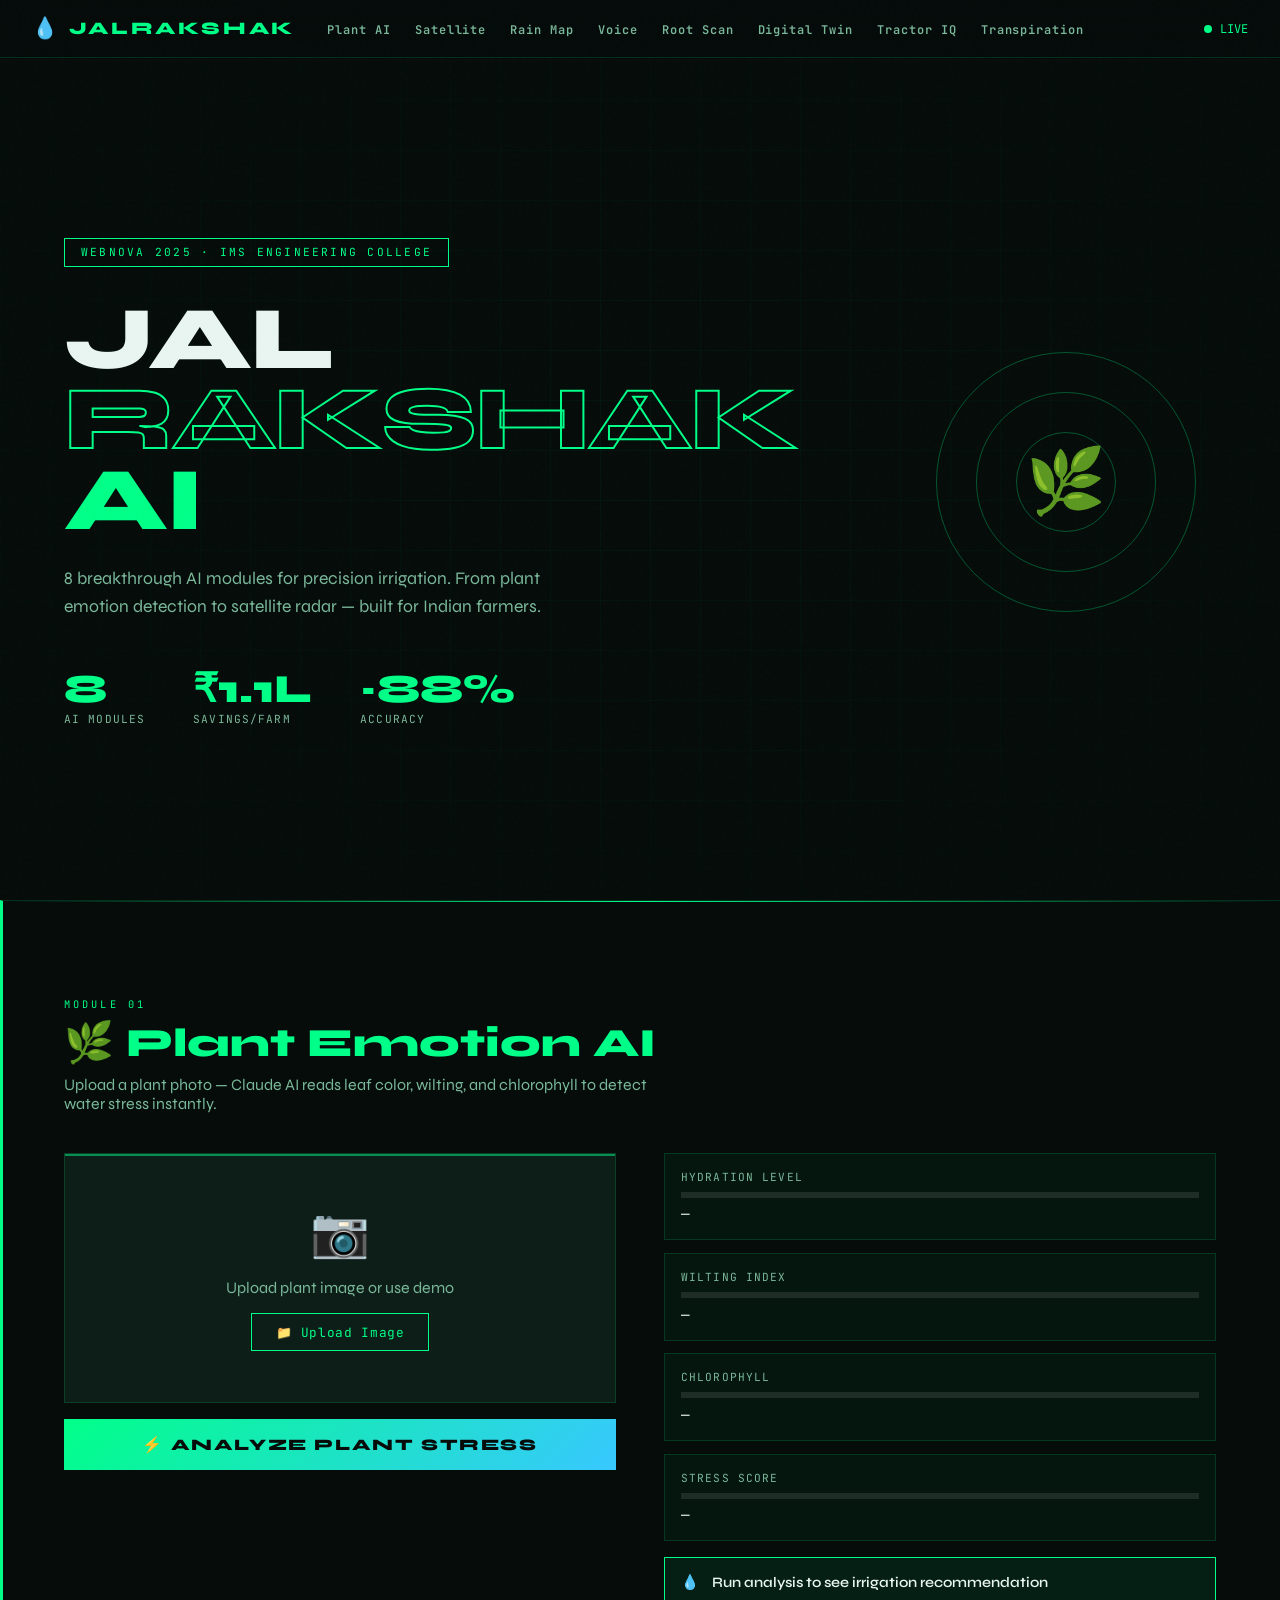
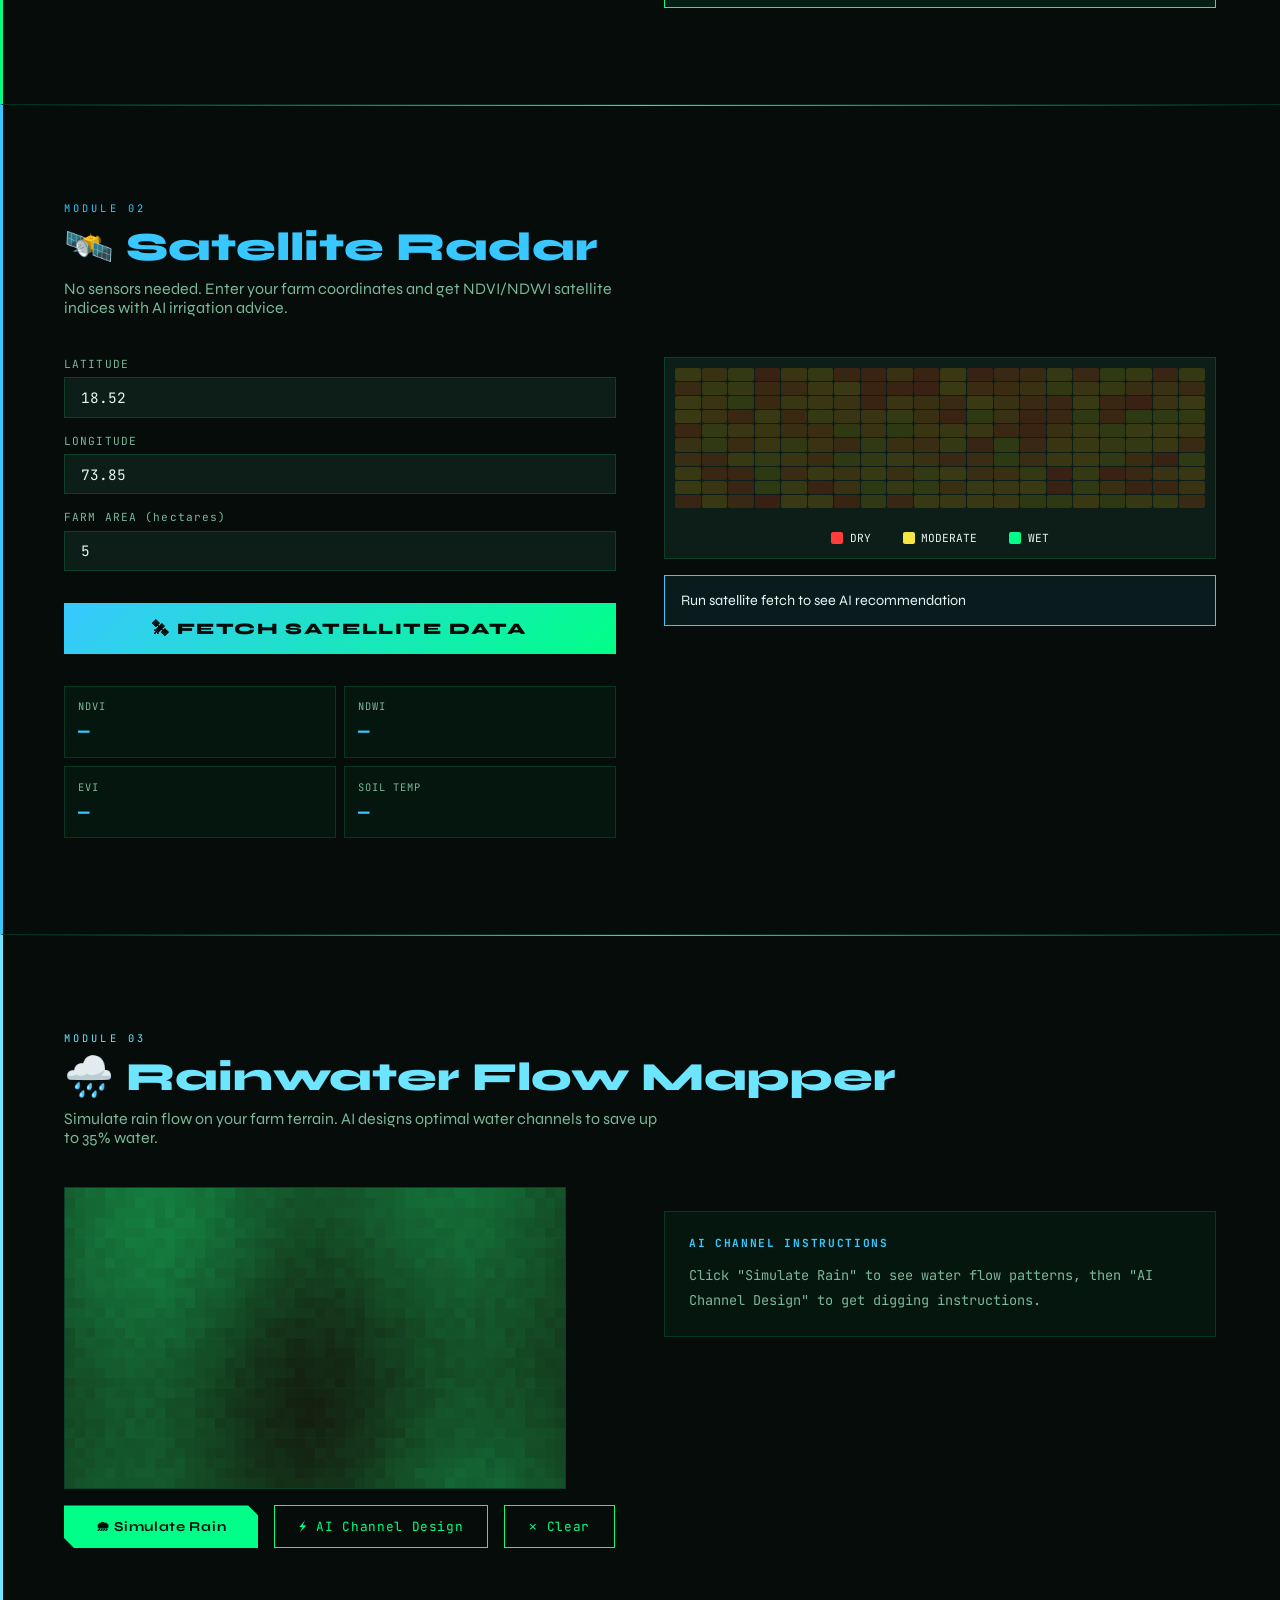
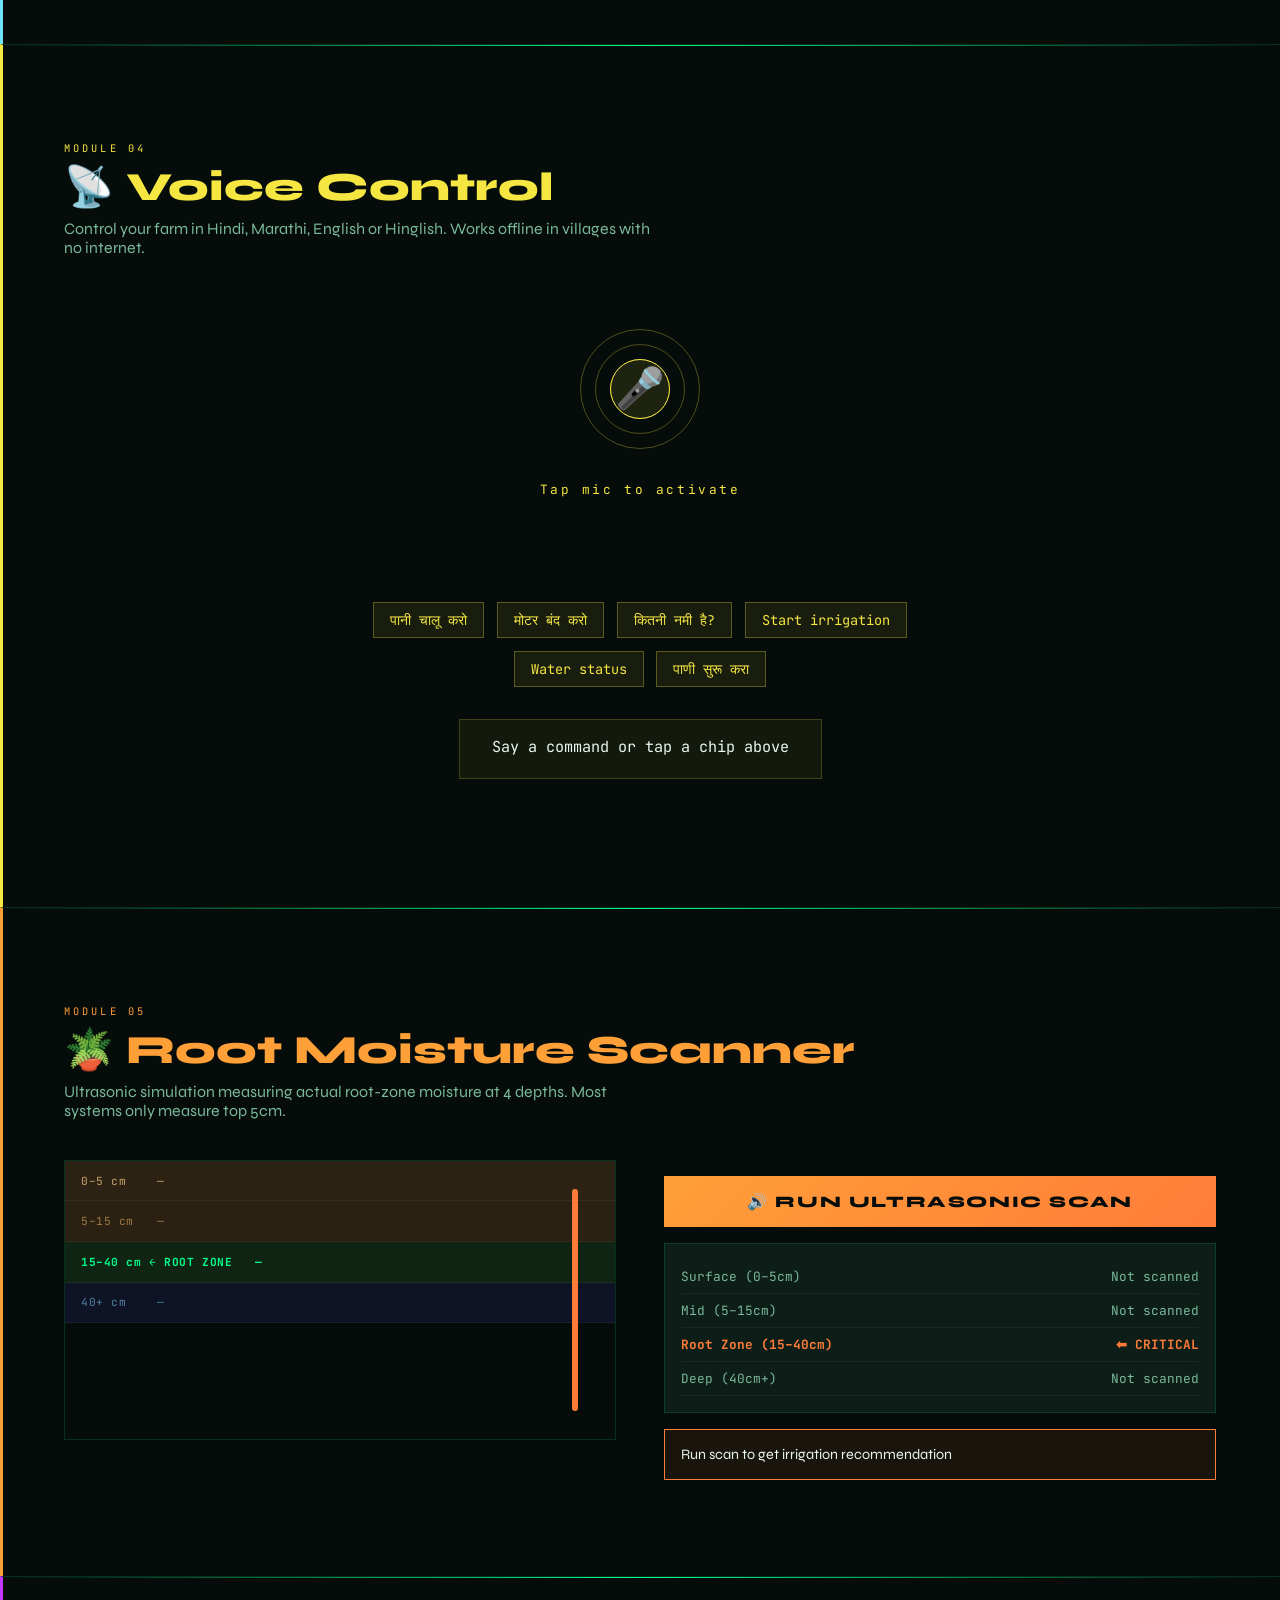
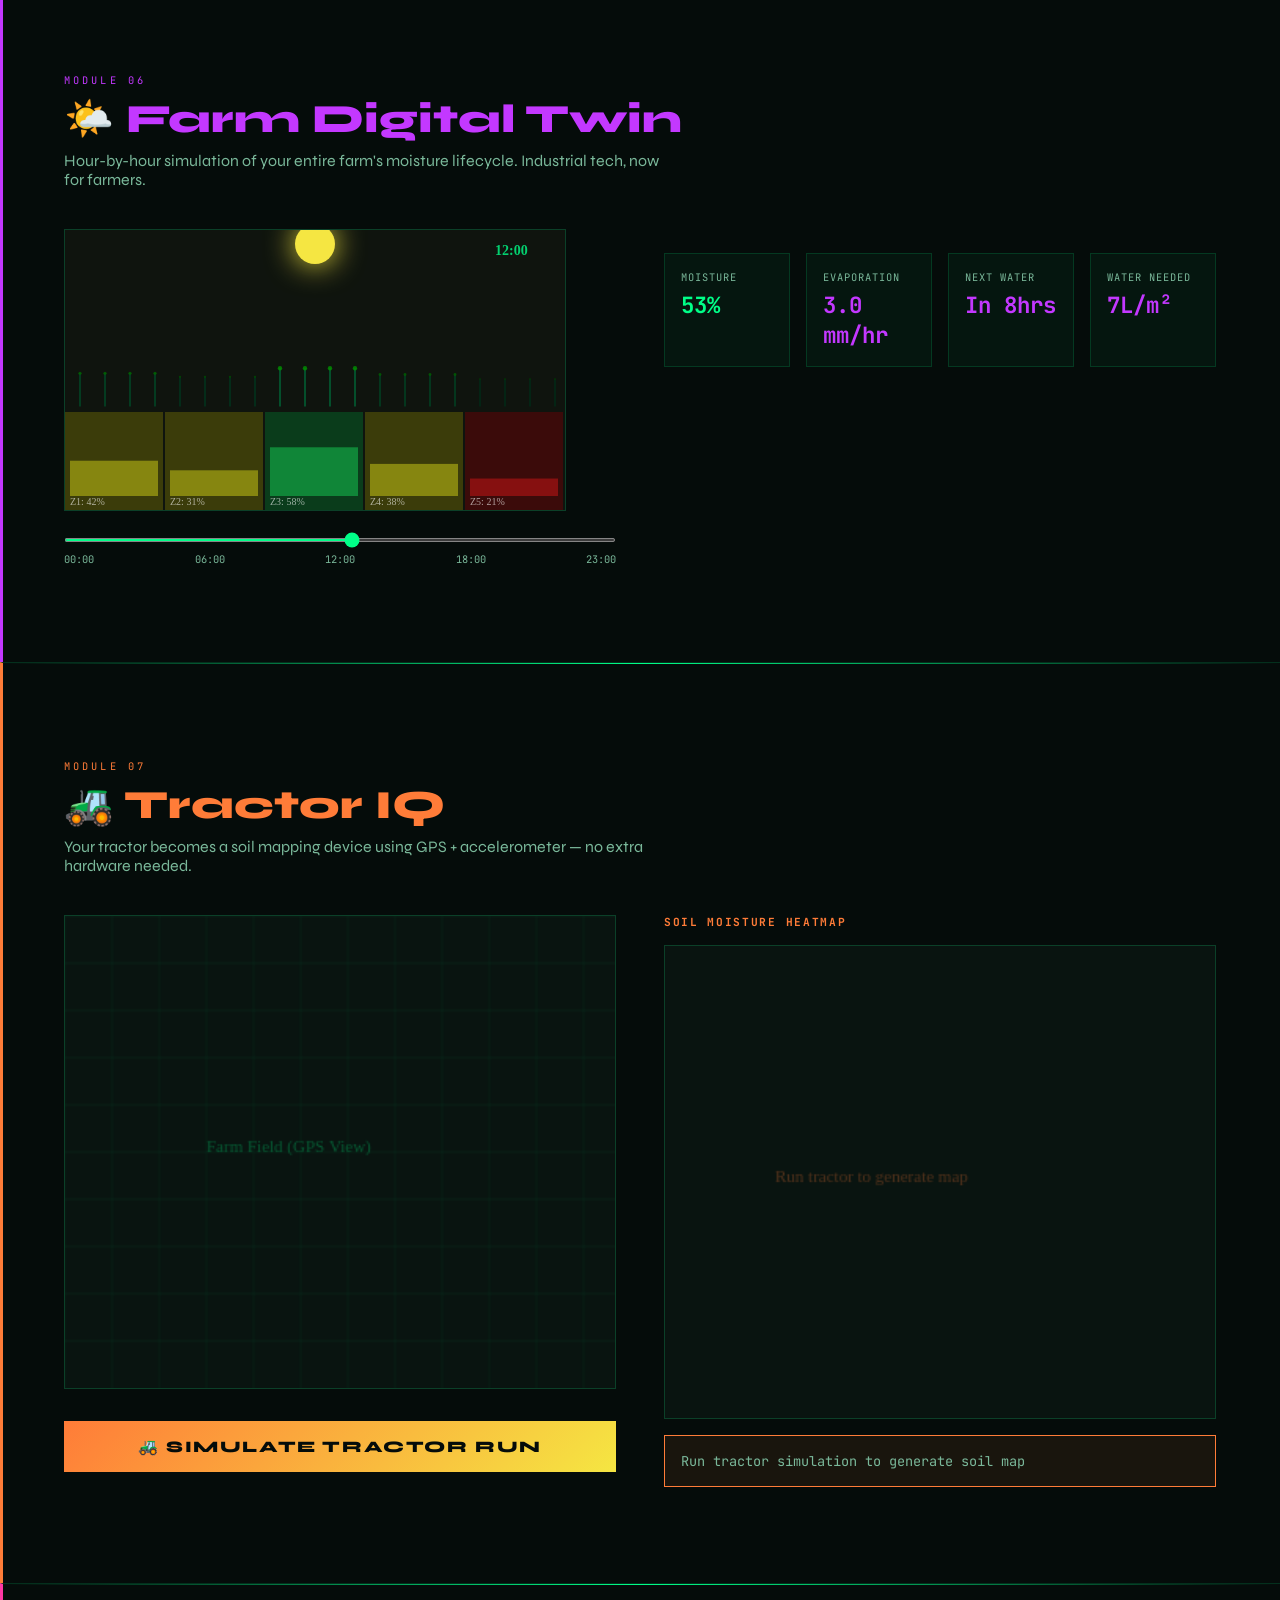
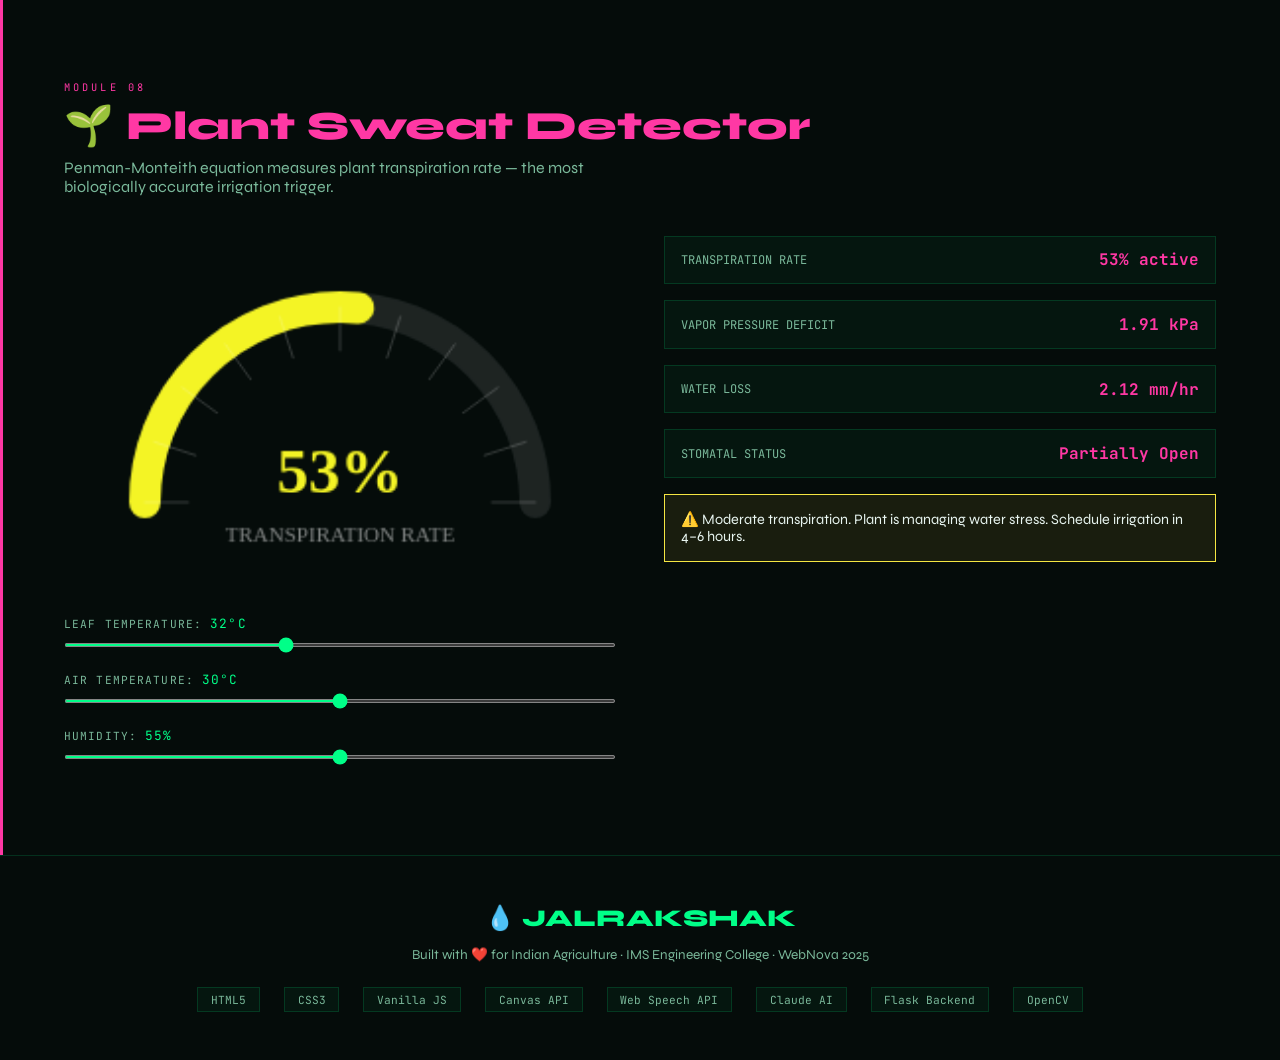
==== JalRakshak/frontend/index.html @ 1b15d821 "Initial commit - JalRakshak AI demo ready" ====
<!DOCTYPE html>
<html lang="en">
<head>
  <meta charset="UTF-8" />
  <meta name="viewport" content="width=device-width, initial-scale=1.0" />
  <title>JalRakshak — Smart Irrigation Intelligence</title>
  <link rel="preconnect" href="https://fonts.googleapis.com" />
  <link rel="preconnect" href="https://fonts.gstatic.com" crossorigin />
  <link href="https://fonts.googleapis.com/css2?family=Syne:wght@400;600;700;800&family=JetBrains+Mono:wght@300;400;500&display=swap" rel="stylesheet" />
  <link rel="stylesheet" href="css/main.css" />
</head>
<body>

<!-- Grain Overlay -->
<div class="grain-overlay"></div>

<!-- NAVBAR -->
<nav class="navbar">
  <div class="nav-logo"><span class="logo-icon">💧</span> JALRAKSHAK</div>
  <ul class="nav-links">
    <li><a href="#plant">Plant AI</a></li>
    <li><a href="#satellite">Satellite</a></li>
    <li><a href="#rainmap">Rain Map</a></li>
    <li><a href="#voice">Voice</a></li>
    <li><a href="#root">Root Scan</a></li>
    <li><a href="#twin">Digital Twin</a></li>
    <li><a href="#tractor">Tractor IQ</a></li>
    <li><a href="#transpiration">Transpiration</a></li>
  </ul>
  <div class="nav-status"><div class="status-dot"></div> LIVE</div>
</nav>

<!-- HERO -->
<section class="hero">
  <div class="hero-grid-bg"></div>
  <div class="hero-content">
    <div class="hero-badge">WEBNOVA 2025 · IMS ENGINEERING COLLEGE</div>
    <h1 class="hero-title">
      <span class="line1">JAL</span>
      <span class="line2">RAKSHAK</span>
      <span class="line3">AI</span>
    </h1>
    <p class="hero-sub">8 breakthrough AI modules for precision irrigation. From plant emotion detection to satellite radar — built for Indian farmers.</p>
    <div class="hero-stats">
      <div class="stat"><span class="stat-num">8</span><span class="stat-label">AI MODULES</span></div>
      <div class="stat"><span class="stat-num">₹1.1L</span><span class="stat-label">SAVINGS/FARM</span></div>
      <div class="stat"><span class="stat-num">~88%</span><span class="stat-label">ACCURACY</span></div>
    </div>
  </div>
  <div class="hero-visual">
    <div class="pulse-ring"></div>
    <div class="pulse-ring"></div>
    <div class="pulse-ring"></div>
    <div class="center-icon">🌿</div>
  </div>
</section>

<!-- MODULE 1: PLANT VISION AI -->
<section class="module-section mod-1" id="plant">
  <div class="section-tag">MODULE 01</div>
  <div class="module-header">
    <h2>🌿 Plant Emotion AI</h2>
    <p class="module-desc">Upload a plant photo — Claude AI reads leaf color, wilting, and chlorophyll to detect water stress instantly.</p>
  </div>
  <div class="module-body two-col">
    <div>
      <div class="camera-feed" id="cameraFeed">
        <div class="scan-line"></div>
        <div class="feed-placeholder" id="feedPlaceholder">
          <div class="feed-icon">📷</div>
          <p>Upload plant image or use demo</p>
          <button class="btn-secondary" onclick="document.getElementById('plantImageInput').click()">📁 Upload Image</button>
          <input type="file" id="plantImageInput" class="hidden-input" accept="image/*" />
        </div>
        <img id="plantPreview" class="plant-preview hidden" alt="Plant preview" />
      </div>
      <button class="btn-analyze" id="analyzeBtn" onclick="analyzePlant()">⚡ ANALYZE PLANT STRESS</button>
    </div>
    <div>
      <div class="result-card">
        <div class="result-label">HYDRATION LEVEL</div>
        <div class="result-bar"><div class="bar-fill" id="hydrationBar" style="width:0%"></div></div>
        <div class="result-val" id="hydrationVal">—</div>
      </div>
      <div class="result-card">
        <div class="result-label">WILTING INDEX</div>
        <div class="result-bar"><div class="bar-fill warning" id="wiltBar" style="width:0%"></div></div>
        <div class="result-val" id="wiltVal">—</div>
      </div>
      <div class="result-card">
        <div class="result-label">CHLOROPHYLL</div>
        <div class="result-bar"><div class="bar-fill success" id="chloroBar" style="width:0%"></div></div>
        <div class="result-val" id="chloroVal">—</div>
      </div>
      <div class="result-card">
        <div class="result-label">STRESS SCORE</div>
        <div class="result-bar"><div class="bar-fill danger" id="stressBar" style="width:0%"></div></div>
        <div class="result-val" id="stressVal">—</div>
      </div>
      <div class="irrigation-verdict" id="irrigationVerdict">
        <span>💧</span>
        <span id="verdictText">Run analysis to see irrigation recommendation</span>
      </div>
    </div>
  </div>
</section>

<!-- MODULE 2: SATELLITE RADAR -->
<section class="module-section mod-2" id="satellite">
  <div class="section-tag">MODULE 02</div>
  <div class="module-header">
    <h2>🛰️ Satellite Radar</h2>
    <p class="module-desc">No sensors needed. Enter your farm coordinates and get NDVI/NDWI satellite indices with AI irrigation advice.</p>
  </div>
  <div class="module-body two-col">
    <div class="satellite-input">
      <div class="input-group">
        <label>LATITUDE</label>
        <input type="number" id="satLat" value="18.52" step="0.01" placeholder="18.52" />
      </div>
      <div class="input-group">
        <label>LONGITUDE</label>
        <input type="number" id="satLng" value="73.85" step="0.01" placeholder="73.85" />
      </div>
      <div class="input-group">
        <label>FARM AREA (hectares)</label>
        <input type="number" id="farmArea" value="5" step="0.5" placeholder="5" />
      </div>
      <button class="btn-analyze" onclick="fetchSatelliteData()">🛰 FETCH SATELLITE DATA</button>
      <div class="sat-indices">
        <div class="index-card"><div class="index-name">NDVI</div><div class="index-val" id="ndviVal">—</div></div>
        <div class="index-card"><div class="index-name">NDWI</div><div class="index-val" id="ndwiVal">—</div></div>
        <div class="index-card"><div class="index-name">EVI</div><div class="index-val" id="eviVal">—</div></div>
        <div class="index-card"><div class="index-name">SOIL TEMP</div><div class="index-val" id="tempVal">—</div></div>
      </div>
    </div>
    <div>
      <div class="sat-map-placeholder">
        <div class="sat-grid" id="satGrid"></div>
        <div class="sat-legend">
          <div class="legend-item dry">DRY</div>
          <div class="legend-item moderate">MODERATE</div>
          <div class="legend-item wet">WET</div>
        </div>
      </div>
      <div class="sat-recommendation" id="satRec">Run satellite fetch to see AI recommendation</div>
    </div>
  </div>
</section>

<!-- MODULE 3: RAIN MAP -->
<section class="module-section mod-3" id="rainmap">
  <div class="section-tag">MODULE 03</div>
  <div class="module-header">
    <h2>🌧️ Rainwater Flow Mapper</h2>
    <p class="module-desc">Simulate rain flow on your farm terrain. AI designs optimal water channels to save up to 35% water.</p>
  </div>
  <div class="module-body two-col">
    <div>
      <div class="rain-canvas-wrapper">
        <canvas id="rainCanvas" width="500" height="300"></canvas>
      </div>
      <div class="rain-controls">
        <button class="btn-primary" onclick="simulateRain()">🌧 Simulate Rain</button>
        <button class="btn-secondary" onclick="generateChannels()">⚡ AI Channel Design</button>
        <button class="btn-secondary" onclick="clearRainMap()">✕ Clear</button>
      </div>
    </div>
    <div class="rain-instructions">
      <h4>AI CHANNEL INSTRUCTIONS</h4>
      <div id="channelInstructions">Click "Simulate Rain" to see water flow patterns, then "AI Channel Design" to get digging instructions.</div>
    </div>
  </div>
</section>

<!-- MODULE 4: VOICE CONTROL -->
<section class="module-section mod-4" id="voice">
  <div class="section-tag">MODULE 04</div>
  <div class="module-header">
    <h2>📡 Voice Control</h2>
    <p class="module-desc">Control your farm in Hindi, Marathi, English or Hinglish. Works offline in villages with no internet.</p>
  </div>
  <div class="voice-body">
    <div class="voice-orb" id="voiceOrb" onclick="toggleVoice()">
      <div class="orb-ring r1"></div>
      <div class="orb-ring r2"></div>
      <div class="orb-ring r3"></div>
      <div class="orb-center">🎤</div>
    </div>
    <div class="voice-status" id="voiceStatus">Tap mic to activate</div>
    <div class="voice-transcript" id="voiceTranscript"></div>
    <div class="voice-commands-grid">
      <div class="cmd-chip" onclick="simulateCommand('पानी चालू करो')">पानी चालू करो</div>
      <div class="cmd-chip" onclick="simulateCommand('मोटर बंद करो')">मोटर बंद करो</div>
      <div class="cmd-chip" onclick="simulateCommand('कितनी नमी है')">कितनी नमी है?</div>
      <div class="cmd-chip" onclick="simulateCommand('Start irrigation')">Start irrigation</div>
      <div class="cmd-chip" onclick="simulateCommand('water status')">Water status</div>
      <div class="cmd-chip" onclick="simulateCommand('पाणी सुरू करा')">पाणी सुरू करा</div>
    </div>
    <div class="voice-response" id="voiceResponse">Say a command or tap a chip above</div>
  </div>
</section>

<!-- MODULE 5: ROOT SCAN -->
<section class="module-section mod-5" id="root">
  <div class="section-tag">MODULE 05</div>
  <div class="module-header">
    <h2>🪴 Root Moisture Scanner</h2>
    <p class="module-desc">Ultrasonic simulation measuring actual root-zone moisture at 4 depths. Most systems only measure top 5cm.</p>
  </div>
  <div class="module-body two-col">
    <div class="soil-cross-section">
      <div class="soil-layer surface">0–5 cm &nbsp;&nbsp; <span id="d0">—</span></div>
      <div class="soil-layer mid">5–15 cm &nbsp; <span id="d5">—</span></div>
      <div class="soil-layer root-zone">15–40 cm ← ROOT ZONE &nbsp; <span id="d15">—</span></div>
      <div class="soil-layer deep">40+ cm &nbsp;&nbsp; <span id="d40">—</span></div>
      <div class="ultrasonic-probe">
        <div class="probe-shaft" id="uProbe"></div>
        <div class="probe-waves" id="probeWaves"></div>
      </div>
    </div>
    <div class="root-data">
      <button class="btn-analyze" onclick="runRootScan(event)">🔊 RUN ULTRASONIC SCAN</button>
      <div class="depth-readings">
        <div class="depth-row"><span>Surface (0–5cm)</span><span id="r0">Not scanned</span></div>
        <div class="depth-row"><span>Mid (5–15cm)</span><span id="r5">Not scanned</span></div>
        <div class="depth-row root-row"><span>Root Zone (15–40cm)</span><span id="r15">⬅ CRITICAL</span></div>
        <div class="depth-row"><span>Deep (40cm+)</span><span id="r40">Not scanned</span></div>
      </div>
      <div class="root-recommendation" id="rootRec">Run scan to get irrigation recommendation</div>
    </div>
  </div>
</section>

<!-- MODULE 6: DIGITAL TWIN -->
<section class="module-section mod-6" id="twin">
  <div class="section-tag">MODULE 06</div>
  <div class="module-header">
    <h2>🌤️ Farm Digital Twin</h2>
    <p class="module-desc">Hour-by-hour simulation of your entire farm's moisture lifecycle. Industrial tech, now for farmers.</p>
  </div>
  <div class="module-body two-col">
    <div>
      <div class="twin-canvas-wrapper">
        <canvas id="twinCanvas" width="500" height="280"></canvas>
      </div>
      <div class="twin-timeline">
        <input type="range" min="0" max="23" value="12" id="timeSlider" oninput="updateTwinTime(this.value)" />
        <div class="time-labels"><span>00:00</span><span>06:00</span><span>12:00</span><span>18:00</span><span>23:00</span></div>
      </div>
    </div>
    <div class="twin-stats">
      <div class="twin-stat"><div class="ts-label">MOISTURE</div><div class="ts-val" id="twMoisture">—</div></div>
      <div class="twin-stat"><div class="ts-label">EVAPORATION</div><div class="ts-val" id="twEvap">—</div></div>
      <div class="twin-stat"><div class="ts-label">NEXT WATER</div><div class="ts-val" id="twNext">—</div></div>
      <div class="twin-stat"><div class="ts-label">WATER NEEDED</div><div class="ts-val" id="twWater">—</div></div>
    </div>
  </div>
</section>

<!-- MODULE 7: TRACTOR IQ -->
<section class="module-section mod-7" id="tractor">
  <div class="section-tag">MODULE 07</div>
  <div class="module-header">
    <h2>🚜 Tractor IQ</h2>
    <p class="module-desc">Your tractor becomes a soil mapping device using GPS + accelerometer — no extra hardware needed.</p>
  </div>
  <div class="module-body two-col">
    <div class="tractor-map">
      <canvas id="tractorCanvas" width="350" height="300"></canvas>
      <button class="btn-analyze" onclick="simulateTractorPath()">🚜 SIMULATE TRACTOR RUN</button>
    </div>
    <div class="tractor-heatmap-wrapper">
      <h4>SOIL MOISTURE HEATMAP</h4>
      <canvas id="heatmapCanvas" width="350" height="300"></canvas>
      <div class="tractor-rec" id="tractorRec">Run tractor simulation to generate soil map</div>
    </div>
  </div>
</section>

<!-- MODULE 8: TRANSPIRATION -->
<section class="module-section mod-8" id="transpiration">
  <div class="section-tag">MODULE 08</div>
  <div class="module-header">
    <h2>🌱 Plant Sweat Detector</h2>
    <p class="module-desc">Penman-Monteith equation measures plant transpiration rate — the most biologically accurate irrigation trigger.</p>
  </div>
  <div class="module-body two-col">
    <div class="transpiration-gauge">
      <canvas id="gaugeCanvas" width="280" height="180"></canvas>
      <div class="input-group">
        <label>LEAF TEMPERATURE: <span id="leafTempVal">32°C</span></label>
        <input type="range" id="leafTemp" min="20" max="50" value="32" oninput="updateTranspiration()" />
      </div>
      <div class="input-group">
        <label>AIR TEMPERATURE: <span id="airTempVal">30°C</span></label>
        <input type="range" id="airTemp" min="15" max="45" value="30" oninput="updateTranspiration()" />
      </div>
      <div class="input-group">
        <label>HUMIDITY: <span id="ambHumidityVal">55%</span></label>
        <input type="range" id="ambHumidity" min="10" max="100" value="55" oninput="updateTranspiration()" />
      </div>
    </div>
    <div class="transpiration-data">
      <div class="trans-reading"><span class="tr-label">TRANSPIRATION RATE</span><span class="tr-val" id="transRate">—</span></div>
      <div class="trans-reading"><span class="tr-label">VAPOR PRESSURE DEFICIT</span><span class="tr-val" id="vpdVal">—</span></div>
      <div class="trans-reading"><span class="tr-label">WATER LOSS</span><span class="tr-val" id="waterLoss">—</span></div>
      <div class="trans-reading"><span class="tr-label">STOMATAL STATUS</span><span class="tr-val" id="stomatStatus">—</span></div>
      <div class="trans-verdict" id="transVerdict">Adjust sliders to measure transpiration</div>
    </div>
  </div>
</section>

<!-- FOOTER -->
<footer class="site-footer">
  <div class="footer-logo">💧 JALRAKSHAK</div>
  <p>Built with ❤️ for Indian Agriculture · IMS Engineering College · WebNova 2025</p>
  <div class="tech-stack">
    <span>HTML5</span><span>CSS3</span><span>Vanilla JS</span>
    <span>Canvas API</span><span>Web Speech API</span>
    <span>Claude AI</span><span>Flask Backend</span>
    <span>OpenCV</span>
  </div>
</footer>

<!-- JS Modules -->
<script src="js/main.js"></script>
<script src="js/plant-vision.js"></script>
<script src="js/satellite.js"></script>
<script src="js/rainmap.js"></script>
<script src="js/voice.js"></script>
<script src="js/digital-twin.js"></script>
<script src="js/tractor.js"></script>
<script src="js/transpiration.js"></script>

</body>
</html>
---- JalRakshak/frontend/css/main.css ----
/* ===== AGROMIND — MAIN STYLESHEET ===== */
@import url('https://fonts.googleapis.com/css2?family=Syne:wght@400;600;700;800&family=JetBrains+Mono:wght@300;400;500&display=swap');

:root {
  --bg: #050c0a;
  --bg2: #091410;
  --bg3: #0d1e18;
  --green: #00ff88;
  --green2: #00cc6a;
  --green3: #004d29;
  --yellow: #f5e642;
  --orange: #ff7c38;
  --red: #ff3d5a;
  --blue: #38c8ff;
  --text: #e8f5f0;
  --text2: #7ab89a;
  --border: rgba(0, 255, 136, 0.15);
  --card-bg: rgba(0, 255, 136, 0.04);
  --font-display: 'Syne', sans-serif;
  --font-mono: 'JetBrains Mono', monospace;
}

*, *::before, *::after { box-sizing: border-box; margin: 0; padding: 0; }

html { scroll-behavior: smooth; }

body {
  background: var(--bg);
  color: var(--text);
  font-family: var(--font-display);
  min-height: 100vh;
  overflow-x: hidden;
}

.grain-overlay {
  position: fixed; inset: 0; z-index: 999; pointer-events: none;
  background-image: url("data:image/svg+xml,%3Csvg viewBox='0 0 256 256' xmlns='http://www.w3.org/2000/svg'%3E%3Cfilter id='noise'%3E%3CfeTurbulence type='fractalNoise' baseFrequency='0.9' numOctaves='4' stitchTiles='stitch'/%3E%3C/filter%3E%3Crect width='100%25' height='100%25' filter='url(%23noise)' opacity='0.03'/%3E%3C/svg%3E");
  opacity: 0.4;
}

/* NAVBAR */
.navbar {
  position: fixed; top: 0; left: 0; right: 0; z-index: 100;
  display: flex; align-items: center; gap: 2rem;
  padding: 1rem 2rem;
  background: rgba(5, 12, 10, 0.9);
  backdrop-filter: blur(20px);
  border-bottom: 1px solid var(--border);
}

.nav-logo {
  display: flex; align-items: center; gap: 0.5rem;
  font-size: 1.1rem; font-weight: 800; letter-spacing: 0.15em;
  color: var(--green);
}

.logo-icon { font-size: 1.3rem; }

.nav-links {
  display: flex; gap: 1.5rem; list-style: none;
  flex: 1;
}

.nav-links a {
  color: var(--text2); text-decoration: none;
  font-size: 0.75rem; letter-spacing: 0.08em;
  font-weight: 600; font-family: var(--font-mono);
  transition: color 0.2s;
}

.nav-links a:hover { color: var(--green); }

.nav-status {
  display: flex; align-items: center; gap: 0.5rem;
  font-size: 0.75rem; font-family: var(--font-mono); color: var(--green);
}

.status-dot {
  width: 8px; height: 8px; border-radius: 50%;
  background: var(--green);
  animation: blink 1.5s infinite;
}

@keyframes blink { 0%,100%{opacity:1} 50%{opacity:0.2} }

/* HERO */
.hero {
  min-height: 100vh;
  display: flex; align-items: center; justify-content: space-between;
  padding: 8rem 4rem 4rem;
  position: relative; overflow: hidden;
}

.hero-grid-bg {
  position: absolute; inset: 0;
  background-image:
    linear-gradient(rgba(0,255,136,0.04) 1px, transparent 1px),
    linear-gradient(90deg, rgba(0,255,136,0.04) 1px, transparent 1px);
  background-size: 50px 50px;
  mask-image: radial-gradient(ellipse 80% 80% at 50% 50%, black, transparent);
}

.hero-content { max-width: 700px; z-index: 1; }

.hero-badge {
  display: inline-block;
  padding: 0.4rem 1rem;
  border: 1px solid var(--green);
  color: var(--green);
  font-size: 0.7rem; letter-spacing: 0.2em; font-family: var(--font-mono);
  margin-bottom: 2rem;
}

.hero-title {
  font-size: clamp(3rem, 7vw, 7rem);
  font-weight: 800;
  line-height: 0.9;
  letter-spacing: -0.02em;
  margin-bottom: 1.5rem;
}

.hero-title .line1 { color: var(--text); display: block; }
.hero-title .line2 {
  color: transparent;
  -webkit-text-stroke: 2px var(--green);
  display: block;
}
.hero-title .line3 { color: var(--green); display: block; }

.hero-sub {
  font-size: 1.1rem; color: var(--text2);
  line-height: 1.6; max-width: 500px; margin-bottom: 3rem;
  font-weight: 400;
}

.hero-stats {
  display: flex; gap: 3rem;
}

.stat { display: flex; flex-direction: column; gap: 0.2rem; }
.stat-num { font-size: 2.5rem; font-weight: 800; color: var(--green); line-height: 1; }
.stat-label { font-size: 0.7rem; color: var(--text2); letter-spacing: 0.1em; font-family: var(--font-mono); }

.hero-visual {
  position: relative; width: 300px; height: 300px;
  display: flex; align-items: center; justify-content: center;
  z-index: 1;
}

.pulse-ring {
  position: absolute;
  border: 1px solid rgba(0,255,136,0.3);
  border-radius: 50%;
  animation: pulse-expand 3s infinite;
}

.pulse-ring:nth-child(1) { width: 100px; height: 100px; }
.pulse-ring:nth-child(2) { width: 180px; height: 180px; animation-delay: 1s; }
.pulse-ring:nth-child(3) { width: 260px; height: 260px; animation-delay: 2s; }

@keyframes pulse-expand {
  0% { opacity: 0.8; transform: scale(0.8); }
  100% { opacity: 0; transform: scale(1.2); }
}

.center-icon {
  font-size: 4rem; z-index: 1;
  animation: float 3s ease-in-out infinite;
}

@keyframes float {
  0%,100% { transform: translateY(0); }
  50% { transform: translateY(-15px); }
}

/* MODULE SECTIONS */
.module-section {
  padding: 6rem 4rem;
  border-top: 1px solid var(--border);
  position: relative;
}

.module-section::before {
  content: '';
  position: absolute; top: 0; left: 0; right: 0; height: 1px;
  background: linear-gradient(90deg, transparent, var(--green), transparent);
}

.section-tag {
  font-size: 0.65rem; letter-spacing: 0.3em;
  font-family: var(--font-mono); color: var(--green);
  margin-bottom: 0.5rem;
}

.module-header { margin-bottom: 2.5rem; }

.module-header h2 {
  font-size: 2.5rem; font-weight: 800;
  margin-bottom: 0.5rem;
}

.module-desc {
  font-size: 1rem; color: var(--text2);
  font-weight: 400; max-width: 600px;
}

.module-body.two-col {
  display: grid; grid-template-columns: 1fr 1fr; gap: 3rem;
  align-items: start;
}

/* COLOR ACCENTS PER MODULE */
.mod-1 { --accent: #00ff88; }
.mod-2 { --accent: #38c8ff; }
.mod-3 { --accent: #6de5ff; }
.mod-4 { --accent: #f5e642; }
.mod-5 { --accent: #ff9f38; }
.mod-6 { --accent: #c338ff; }
.mod-7 { --accent: #ff7c38; }
.mod-8 { --accent: #ff38a4; }

/* BUTTONS */
.btn-primary {
  background: var(--green); color: var(--bg);
  border: none; padding: 0.8rem 2rem;
  font-family: var(--font-display); font-weight: 700;
  font-size: 0.85rem; letter-spacing: 0.05em;
  cursor: pointer; transition: all 0.2s;
  clip-path: polygon(0 0, calc(100% - 10px) 0, 100% 10px, 100% 100%, 10px 100%, 0 calc(100% - 10px));
}

.btn-primary:hover { background: var(--green2); transform: translateY(-2px); }

.btn-secondary {
  background: transparent; color: var(--green);
  border: 1px solid var(--green); padding: 0.6rem 1.5rem;
  font-family: var(--font-mono); font-size: 0.8rem;
  cursor: pointer; transition: all 0.2s; letter-spacing: 0.05em;
}

.btn-secondary:hover { background: rgba(0,255,136,0.1); }

.btn-analyze {
  width: 100%; margin-top: 1rem;
  background: linear-gradient(135deg, var(--green), var(--blue));
  color: var(--bg); border: none; padding: 1rem;
  font-family: var(--font-display); font-weight: 800;
  font-size: 1rem; letter-spacing: 0.1em; cursor: pointer;
  transition: all 0.3s;
}

.btn-analyze:hover { opacity: 0.9; transform: translateY(-2px); }

/* RESULT CARDS */
.result-card {
  background: var(--card-bg);
  border: 1px solid var(--border);
  padding: 1rem;
  margin-bottom: 0.8rem;
}

.result-label {
  font-size: 0.7rem; font-family: var(--font-mono);
  color: var(--text2); letter-spacing: 0.1em; margin-bottom: 0.5rem;
}

.result-bar {
  height: 6px; background: rgba(255,255,255,0.1);
  margin-bottom: 0.4rem; overflow: hidden;
}

.bar-fill {
  height: 100%; background: var(--green);
  transition: width 1s cubic-bezier(0.4, 0, 0.2, 1);
}
.bar-fill.warning { background: var(--orange); }
.bar-fill.success { background: var(--blue); }
.bar-fill.danger { background: var(--red); }

.result-val {
  font-family: var(--font-mono); font-size: 0.9rem; color: var(--text);
}

.irrigation-verdict {
  background: rgba(0,255,136,0.08);
  border: 1px solid var(--green);
  padding: 1rem;
  display: flex; gap: 0.8rem; align-items: center;
  font-size: 0.9rem; margin-top: 1rem;
  font-weight: 600;
}

/* CAMERA FEED */
.camera-feed {
  background: var(--bg3);
  border: 1px solid var(--border);
  min-height: 250px;
  display: flex; flex-direction: column; align-items: center; justify-content: center;
  gap: 1rem; position: relative; overflow: hidden;
  padding: 2rem;
}

.scan-line {
  position: absolute; top: 0; left: 0; right: 0;
  height: 2px; background: rgba(0,255,136,0.5);
  animation: scan 3s linear infinite;
}

@keyframes scan {
  0% { top: 0; opacity: 1; }
  90% { top: 100%; opacity: 0.3; }
  100% { top: 100%; opacity: 0; }
}

.feed-placeholder {
  display: flex; flex-direction: column; align-items: center; gap: 1rem;
  text-align: center; color: var(--text2);
}

.feed-icon { font-size: 3rem; }

.plant-preview {
  max-width: 100%; max-height: 250px; object-fit: contain;
}

.hidden { display: none !important; }
.hidden-input { display: none; }

/* SATELLITE */
.satellite-input { display: flex; flex-direction: column; gap: 1rem; }

.input-group { display: flex; flex-direction: column; gap: 0.4rem; }

.input-group label {
  font-size: 0.7rem; font-family: var(--font-mono);
  color: var(--text2); letter-spacing: 0.1em;
}

.input-group input[type="number"],
.input-group input[type="text"] {
  background: var(--bg3); border: 1px solid var(--border);
  color: var(--text); padding: 0.6rem 1rem;
  font-family: var(--font-mono); font-size: 0.9rem;
  outline: none; transition: border-color 0.2s;
}

.input-group input:focus { border-color: var(--green); }

.sat-map-placeholder {
  min-height: 200px; background: var(--bg3);
  border: 1px solid var(--border);
  display: flex; flex-direction: column;
  align-items: center; justify-content: center;
  overflow: hidden; position: relative;
}

.sat-grid {
  display: grid; grid-template-columns: repeat(20, 1fr);
  width: 100%; height: 160px; gap: 1px;
  padding: 10px;
}

.sat-cell {
  border-radius: 2px;
  transition: background-color 1s;
}

.sat-legend {
  display: flex; gap: 2rem; padding: 0.8rem;
  font-size: 0.7rem; font-family: var(--font-mono);
}

.legend-item { display: flex; align-items: center; gap: 0.4rem; }
.legend-item::before {
  content: ''; width: 12px; height: 12px; border-radius: 2px;
}
.legend-item.dry::before { background: #ff3d3d; }
.legend-item.moderate::before { background: #f5e642; }
.legend-item.wet::before { background: #00ff88; }

.sat-indices {
  display: grid; grid-template-columns: 1fr 1fr; gap: 0.5rem;
  margin-top: 1rem;
}

.index-card {
  background: var(--card-bg); border: 1px solid var(--border);
  padding: 0.8rem; display: flex; flex-direction: column; gap: 0.3rem;
}

.index-name { font-size: 0.65rem; font-family: var(--font-mono); color: var(--text2); letter-spacing: 0.1em; }
.index-val { font-size: 1.2rem; font-weight: 700; color: var(--blue); font-family: var(--font-mono); }

.sat-recommendation {
  background: rgba(56,200,255,0.08);
  border: 1px solid var(--blue);
  padding: 1rem; margin-top: 1rem;
  font-size: 0.9rem; color: var(--text);
}

/* RAIN MAP */
.rain-canvas-wrapper canvas {
  background: var(--bg3); border: 1px solid var(--border);
  display: block; max-width: 100%;
}

.rain-controls {
  display: flex; gap: 1rem; margin-top: 1rem; flex-wrap: wrap;
}

.rain-instructions {
  background: var(--card-bg); border: 1px solid var(--border);
  padding: 1.5rem; margin-top: 1.5rem;
}

.rain-instructions h4 {
  font-size: 0.7rem; font-family: var(--font-mono);
  letter-spacing: 0.15em; color: var(--blue); margin-bottom: 0.8rem;
}

#channelInstructions {
  font-size: 0.85rem; color: var(--text2); line-height: 1.8;
  font-family: var(--font-mono);
}

/* VOICE */
.voice-body {
  display: flex; flex-direction: column;
  align-items: center; gap: 2rem; padding: 2rem 0;
}

.voice-orb {
  position: relative; width: 120px; height: 120px;
  display: flex; align-items: center; justify-content: center;
  cursor: pointer;
}

.orb-ring {
  position: absolute; border-radius: 50%;
  border: 1px solid rgba(245, 230, 66, 0.3);
  animation: orb-pulse 2s infinite;
}

.orb-ring.r1 { width: 60px; height: 60px; }
.orb-ring.r2 { width: 90px; height: 90px; animation-delay: 0.5s; }
.orb-ring.r3 { width: 120px; height: 120px; animation-delay: 1s; }

@keyframes orb-pulse {
  0%,100% { opacity: 0.3; transform: scale(1); }
  50% { opacity: 0.8; transform: scale(1.05); }
}

.voice-orb.active .orb-ring {
  border-color: rgba(245, 230, 66, 0.8);
  animation: orb-active 0.5s infinite alternate;
}

@keyframes orb-active {
  from { transform: scale(1); }
  to { transform: scale(1.1); }
}

.orb-center {
  font-size: 2.5rem; z-index: 1;
  background: rgba(245,230,66,0.1);
  border-radius: 50%; width: 60px; height: 60px;
  display: flex; align-items: center; justify-content: center;
  border: 1px solid var(--yellow);
}

.voice-status {
  font-family: var(--font-mono); font-size: 0.8rem;
  color: var(--yellow); letter-spacing: 0.2em;
}

.voice-transcript {
  min-height: 40px; font-family: var(--font-mono);
  font-size: 1.2rem; color: var(--text); text-align: center;
}

.voice-commands-grid {
  display: flex; flex-wrap: wrap; gap: 0.8rem; justify-content: center;
  max-width: 600px;
}

.cmd-chip {
  background: rgba(245,230,66,0.08);
  border: 1px solid rgba(245,230,66,0.3);
  padding: 0.5rem 1rem;
  font-family: var(--font-mono); font-size: 0.85rem;
  cursor: pointer; transition: all 0.2s; color: var(--yellow);
}

.cmd-chip:hover {
  background: rgba(245,230,66,0.15);
  border-color: var(--yellow);
}

.voice-response {
  background: rgba(245,230,66,0.06);
  border: 1px solid rgba(245,230,66,0.2);
  padding: 1rem 2rem; min-width: 300px; text-align: center;
  font-family: var(--font-mono); font-size: 0.95rem;
  min-height: 60px; color: var(--text);
}

/* ROOT SCAN */
.soil-cross-section {
  position: relative;
  border: 1px solid var(--border);
  overflow: hidden; height: 280px;
}

.soil-layer {
  padding: 0.8rem 1rem;
  font-family: var(--font-mono); font-size: 0.7rem;
  letter-spacing: 0.05em; border-bottom: 1px solid rgba(255,255,255,0.05);
  transition: background 0.5s;
}

.soil-layer.surface { background: rgba(139,90,43,0.3); color: #c8a06a; }
.soil-layer.mid { background: rgba(101,65,30,0.4); color: #a07848; }
.soil-layer.root-zone { background: rgba(60,130,60,0.2); color: #00ff88; font-weight: 700; }
.soil-layer.deep { background: rgba(30,30,80,0.4); color: #5080a0; }

.ultrasonic-probe {
  position: absolute; right: 20px; top: 0; bottom: 0;
  display: flex; align-items: center; justify-content: center;
  width: 40px;
}

.probe-shaft {
  width: 6px; height: 80%; background: var(--orange);
  border-radius: 3px;
}

.probe-waves {
  position: absolute; left: 50%; top: 50%;
  transform: translate(-50%, -50%);
}

.root-data { display: flex; flex-direction: column; gap: 1rem; }

.depth-readings {
  background: var(--bg3); border: 1px solid var(--border);
  padding: 1rem;
}

.depth-row {
  display: flex; justify-content: space-between;
  padding: 0.5rem 0; border-bottom: 1px solid rgba(255,255,255,0.05);
  font-family: var(--font-mono); font-size: 0.8rem;
  color: var(--text2);
}

.depth-row.root-row { color: var(--orange); font-weight: 700; }

.root-recommendation {
  background: rgba(255,124,56,0.08);
  border: 1px solid var(--orange);
  padding: 1rem; font-size: 0.9rem;
}

/* DIGITAL TWIN */
.twin-canvas-wrapper canvas {
  background: var(--bg3); border: 1px solid var(--border);
  display: block; max-width: 100%;
}

.twin-timeline { margin-top: 1rem; }

input[type="range"] {
  width: 100%; accent-color: var(--green);
  background: transparent; height: 4px;
}

.time-labels {
  display: flex; justify-content: space-between;
  font-family: var(--font-mono); font-size: 0.65rem;
  color: var(--text2); margin-top: 0.4rem;
}

.twin-stats {
  display: grid; grid-template-columns: repeat(4, 1fr);
  gap: 1rem; margin-top: 1.5rem;
}

.twin-stat {
  background: var(--card-bg); border: 1px solid var(--border);
  padding: 1rem; display: flex; flex-direction: column; gap: 0.4rem;
}

.ts-label {
  font-family: var(--font-mono); font-size: 0.65rem;
  color: var(--text2); letter-spacing: 0.1em;
}

.ts-val {
  font-size: 1.4rem; font-weight: 700;
  color: #c338ff; font-family: var(--font-mono);
}

/* TRACTOR */
.tractor-map, .tractor-heatmap-wrapper { display: flex; flex-direction: column; gap: 1rem; }

.tractor-map canvas, .tractor-heatmap-wrapper canvas {
  background: var(--bg3); border: 1px solid var(--border);
  max-width: 100%;
}

.tractor-heatmap-wrapper h4 {
  font-size: 0.7rem; font-family: var(--font-mono);
  letter-spacing: 0.15em; color: var(--orange);
}

.tractor-rec {
  background: rgba(255,124,56,0.08);
  border: 1px solid var(--orange);
  padding: 1rem; font-size: 0.85rem;
  font-family: var(--font-mono); color: var(--text2);
}

/* TRANSPIRATION */
.transpiration-gauge { display: flex; flex-direction: column; gap: 1.5rem; }

.gauge-wrapper canvas { max-width: 100%; }

.input-group input[type="range"] {
  width: 100%; margin-top: 0.3rem;
}

.input-group span {
  font-family: var(--font-mono); font-size: 0.8rem;
  color: var(--green);
}

.transpiration-data { display: flex; flex-direction: column; gap: 1rem; }

.trans-reading {
  display: flex; justify-content: space-between; align-items: center;
  background: var(--card-bg); border: 1px solid var(--border);
  padding: 0.8rem 1rem;
}

.tr-label {
  font-family: var(--font-mono); font-size: 0.75rem; color: var(--text2);
}

.tr-val {
  font-family: var(--font-mono); font-weight: 700;
  color: #ff38a4; font-size: 1rem;
}

.trans-verdict {
  background: rgba(255,56,164,0.08);
  border: 1px solid #ff38a4;
  padding: 1rem; font-size: 0.9rem;
}

/* FOOTER */
.site-footer {
  border-top: 1px solid var(--border);
  padding: 3rem 4rem;
  text-align: center;
}

.footer-logo {
  font-size: 1.5rem; font-weight: 800;
  color: var(--green); margin-bottom: 0.8rem;
}

.site-footer p {
  color: var(--text2); font-size: 0.85rem; margin-bottom: 1.5rem;
}

.tech-stack {
  display: flex; gap: 1.5rem; justify-content: center; flex-wrap: wrap;
  font-family: var(--font-mono); font-size: 0.7rem; color: var(--text2);
}

.tech-stack span {
  background: var(--card-bg); border: 1px solid var(--border);
  padding: 0.3rem 0.8rem;
}

/* Responsive */
@media (max-width: 900px) {
  .module-body.two-col { grid-template-columns: 1fr; }
  .hero { flex-direction: column; padding: 6rem 2rem 3rem; }
  .hero-visual { display: none; }
  .navbar { display: none; }
  .module-section { padding: 4rem 2rem; }
  .twin-stats { grid-template-columns: 1fr 1fr; }
}

/* ===== DEMO-READY ENHANCEMENTS ===== */

/* Active nav link highlight on scroll */
.nav-links a.active { color: var(--green); }

/* Module section accent border per module */
.mod-1 { border-left: 3px solid #00ff88; padding-left: calc(4rem - 3px); }
.mod-2 { border-left: 3px solid #38c8ff; padding-left: calc(4rem - 3px); }
.mod-3 { border-left: 3px solid #6de5ff; padding-left: calc(4rem - 3px); }
.mod-4 { border-left: 3px solid #f5e642; padding-left: calc(4rem - 3px); }
.mod-5 { border-left: 3px solid #ff9f38; padding-left: calc(4rem - 3px); }
.mod-6 { border-left: 3px solid #c338ff; padding-left: calc(4rem - 3px); }
.mod-7 { border-left: 3px solid #ff7c38; padding-left: calc(4rem - 3px); }
.mod-8 { border-left: 3px solid #ff38a4; padding-left: calc(4rem - 3px); }

@media (max-width: 900px) {
  .mod-1,.mod-2,.mod-3,.mod-4,.mod-5,.mod-6,.mod-7,.mod-8 {
    border-left: 3px solid; padding-left: calc(2rem - 3px);
  }
}

/* Module header h2 accent */
.mod-1 .module-header h2 { color: #00ff88; }
.mod-2 .module-header h2 { color: #38c8ff; }
.mod-3 .module-header h2 { color: #6de5ff; }
.mod-4 .module-header h2 { color: #f5e642; }
.mod-5 .module-header h2 { color: #ff9f38; }
.mod-6 .module-header h2 { color: #c338ff; }
.mod-7 .module-header h2 { color: #ff7c38; }
.mod-8 .module-header h2 { color: #ff38a4; }

/* Scrollbar */
::-webkit-scrollbar { width: 6px; }
::-webkit-scrollbar-track { background: var(--bg); }
::-webkit-scrollbar-thumb { background: var(--green3); border-radius: 3px; }
::-webkit-scrollbar-thumb:hover { background: var(--green2); }

/* Canvas responsive */
canvas { max-width: 100%; height: auto; }

/* Section tag accent */
.mod-1 .section-tag { color: #00ff88; }
.mod-2 .section-tag { color: #38c8ff; }
.mod-3 .section-tag { color: #6de5ff; }
.mod-4 .section-tag { color: #f5e642; }
.mod-5 .section-tag { color: #ff9f38; }
.mod-6 .section-tag { color: #c338ff; }
.mod-7 .section-tag { color: #ff7c38; }
.mod-8 .section-tag { color: #ff38a4; }

/* Index card value color per module */
.mod-2 .index-val { color: #38c8ff; }
.mod-6 .ts-val { color: #c338ff; }
.mod-8 .tr-val { color: #ff38a4; }

/* Btn analyze per module accent */
.mod-2 .btn-analyze { background: linear-gradient(135deg, #38c8ff, #00ff88); }
.mod-3 .btn-analyze { background: linear-gradient(135deg, #6de5ff, #38c8ff); }
.mod-5 .btn-analyze { background: linear-gradient(135deg, #ff9f38, #ff7c38); }
.mod-6 .btn-analyze { background: linear-gradient(135deg, #c338ff, #38c8ff); }
.mod-7 .btn-analyze { background: linear-gradient(135deg, #ff7c38, #f5e642); }

/* Hero badge glow */
.hero-badge {
  animation: badge-pulse 3s ease-in-out infinite;
}
@keyframes badge-pulse {
  0%,100% { box-shadow: 0 0 8px rgba(0,255,136,0.3); }
  50% { box-shadow: 0 0 20px rgba(0,255,136,0.6); }
}

/* Loading shimmer */
@keyframes shimmer {
  0% { background-position: -200px 0; }
  100% { background-position: 200px 0; }
}
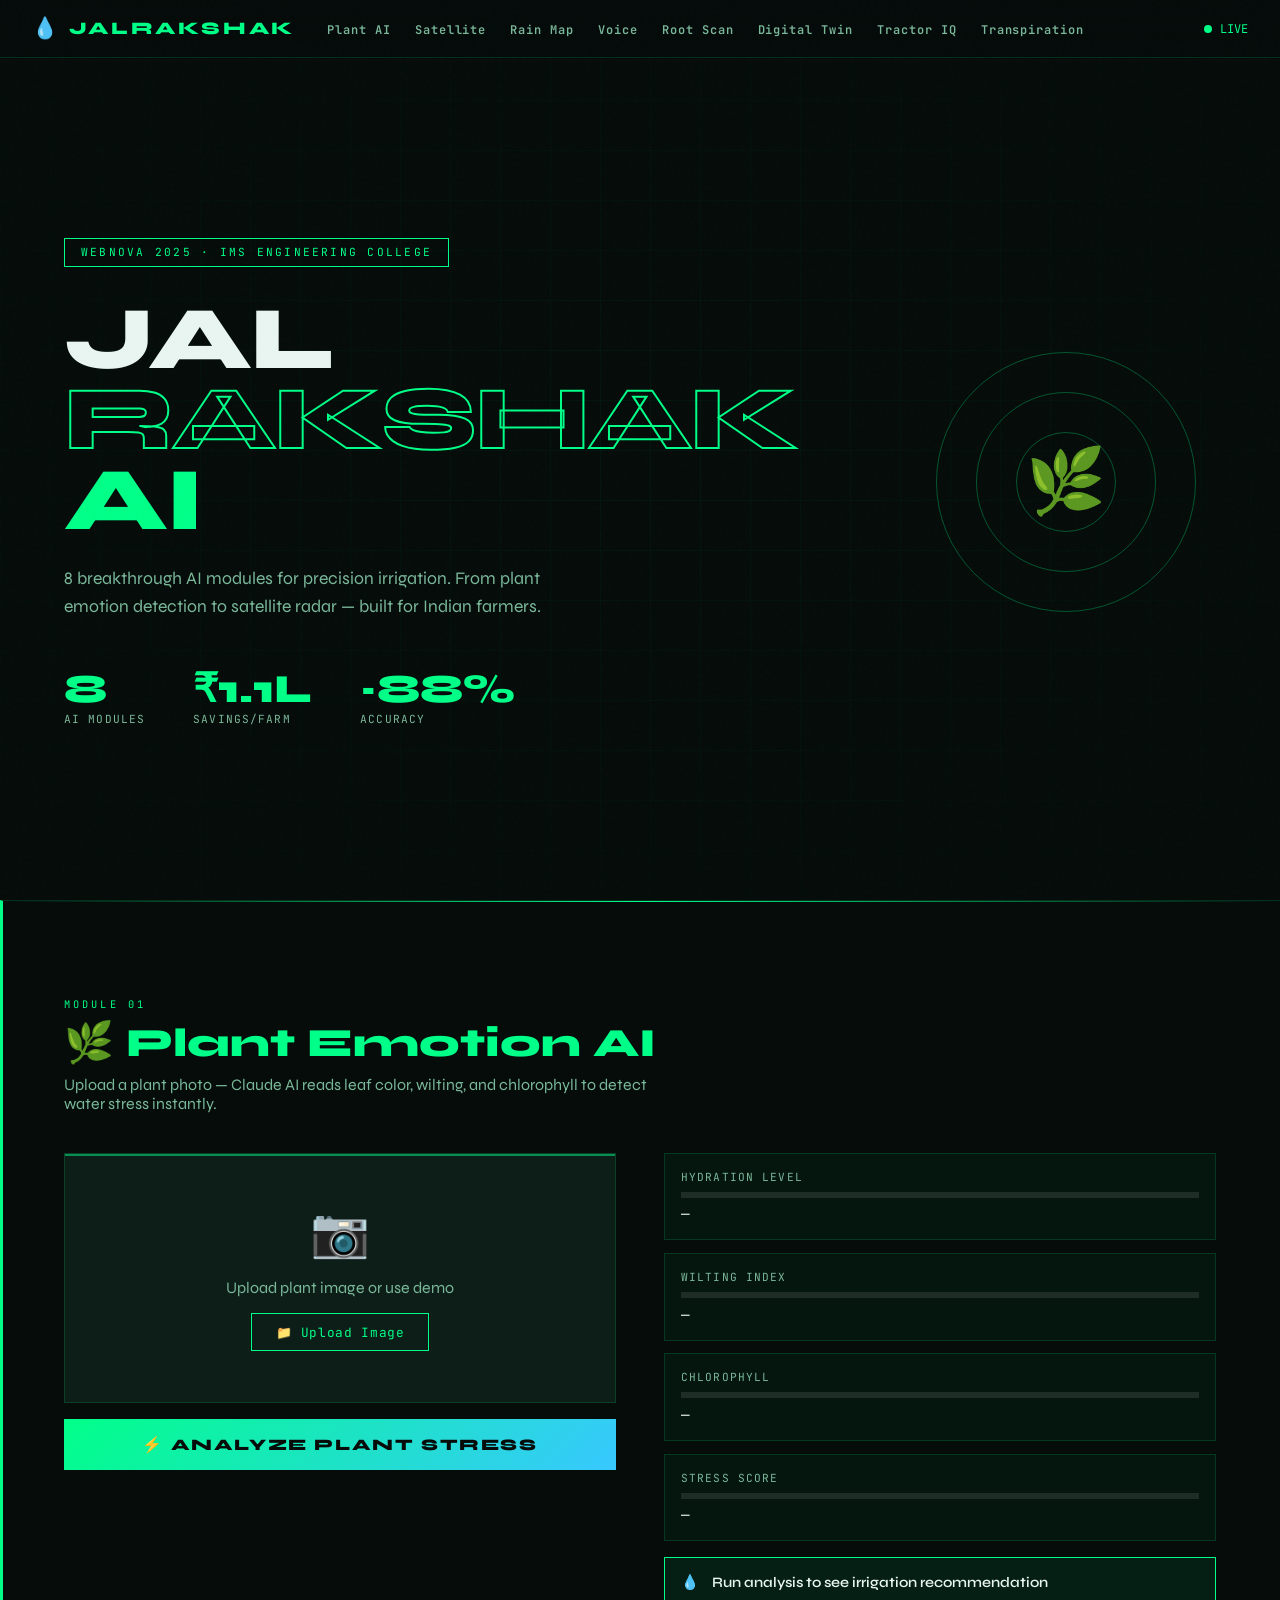
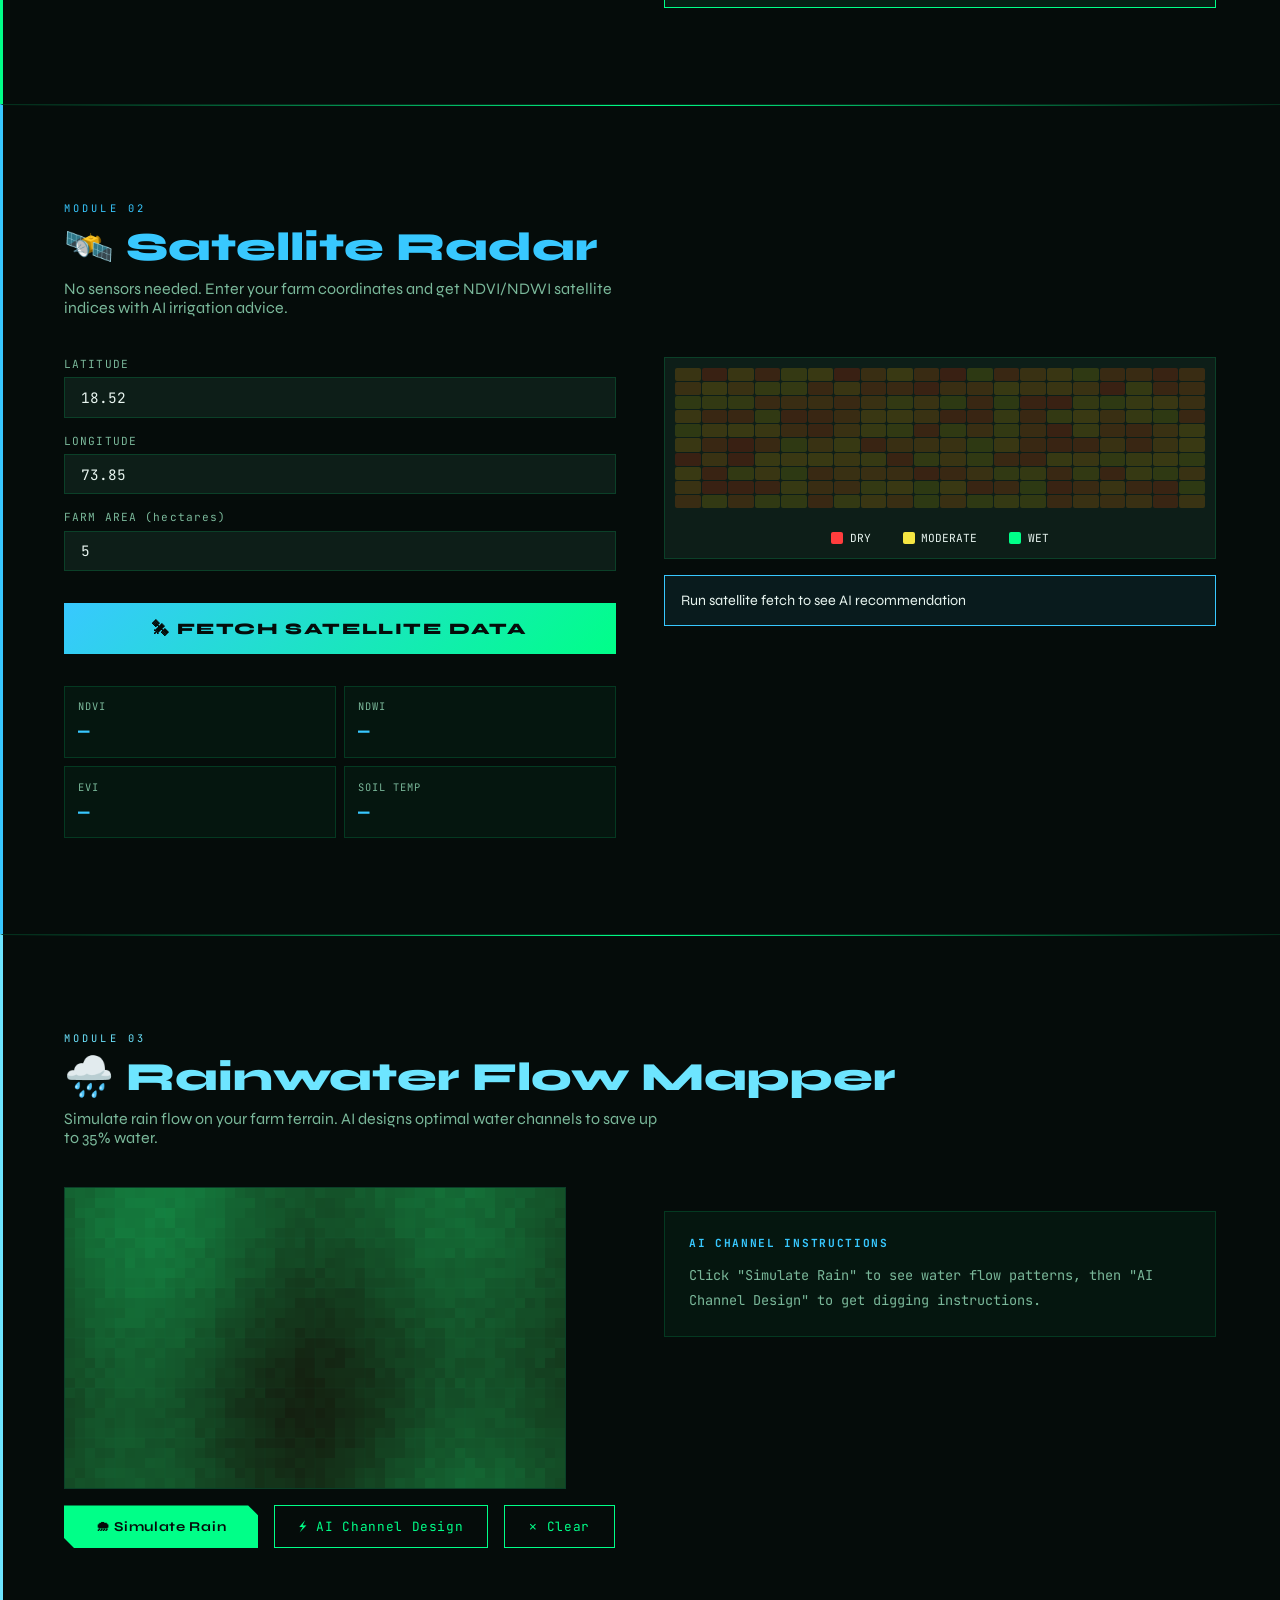
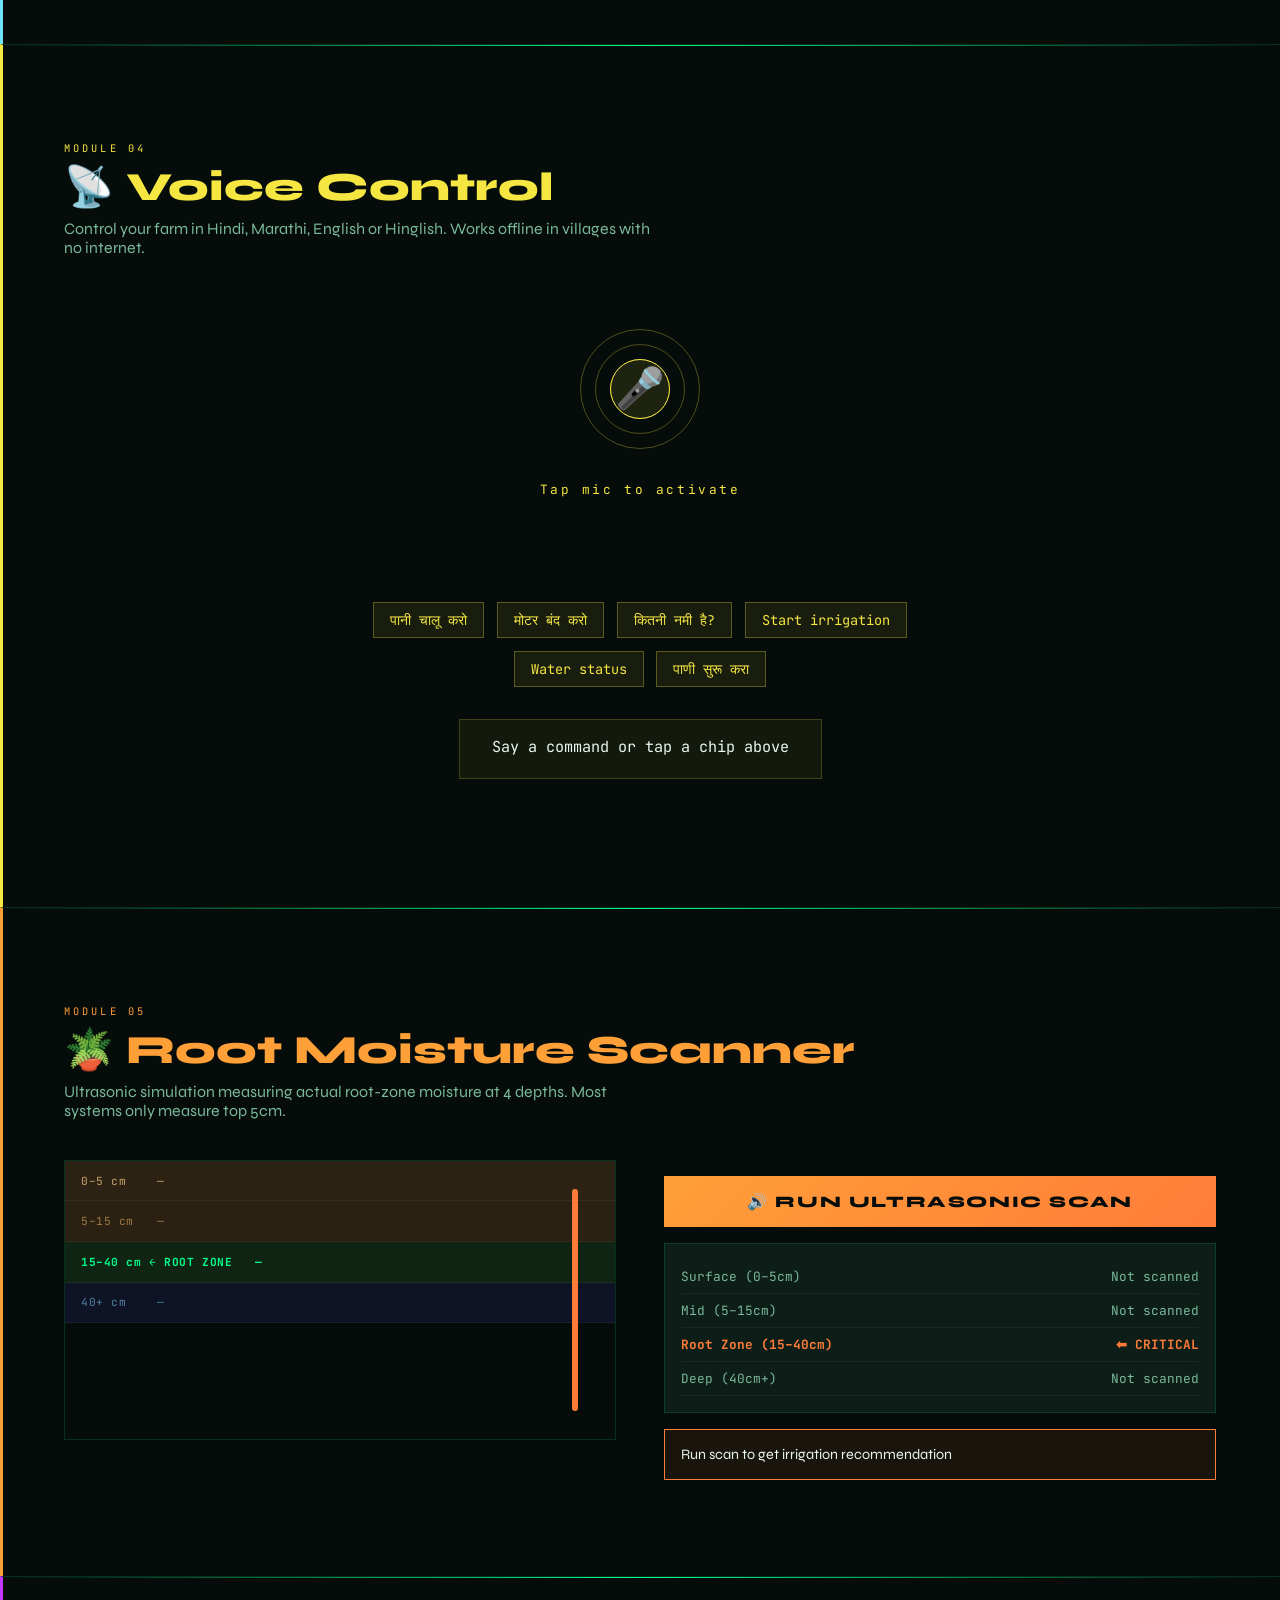
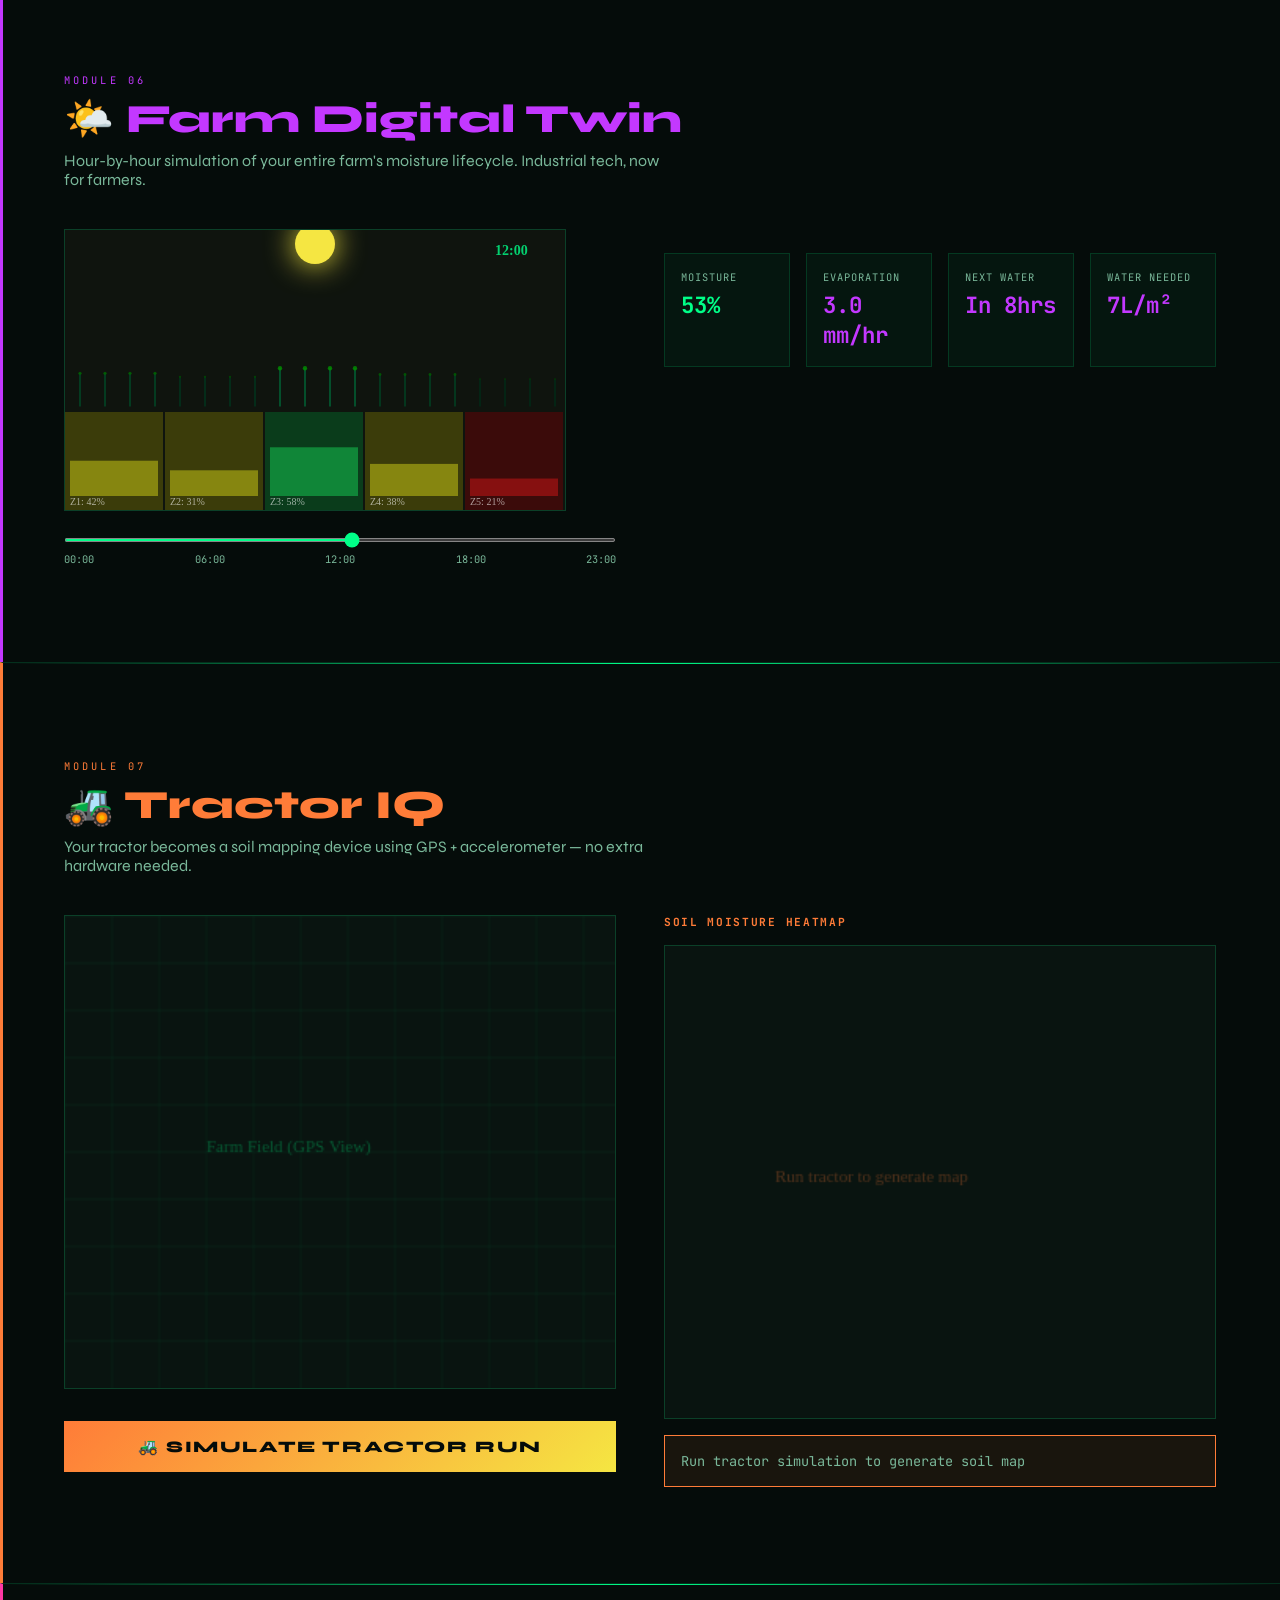
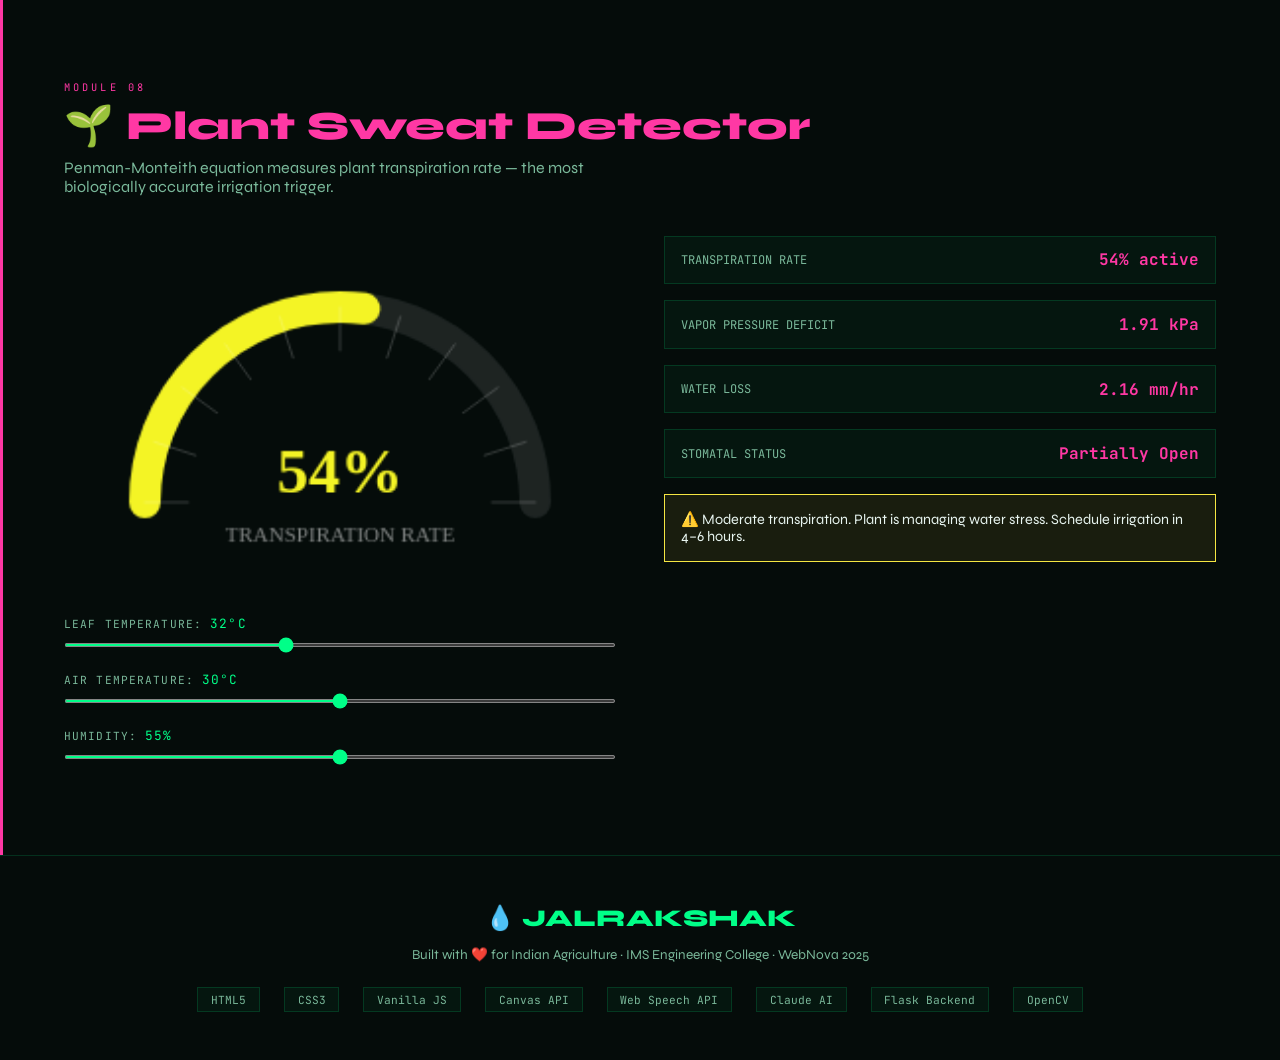
==== commit 9870ae91: "Change page title to 'JalRakshak — AI'" ====
--- a/JalRakshak/frontend/index.html
+++ b/JalRakshak/frontend/index.html
@@ -3,7 +3,7 @@
 <head>
   <meta charset="UTF-8" />
   <meta name="viewport" content="width=device-width, initial-scale=1.0" />
-  <title>JalRakshak — Smart Irrigation Intelligence</title>
+  <title>JalRakshak — AI</title>
   <link rel="preconnect" href="https://fonts.googleapis.com" />
   <link rel="preconnect" href="https://fonts.gstatic.com" crossorigin />
   <link href="https://fonts.googleapis.com/css2?family=Syne:wght@400;600;700;800&family=JetBrains+Mono:wght@300;400;500&display=swap" rel="stylesheet" />
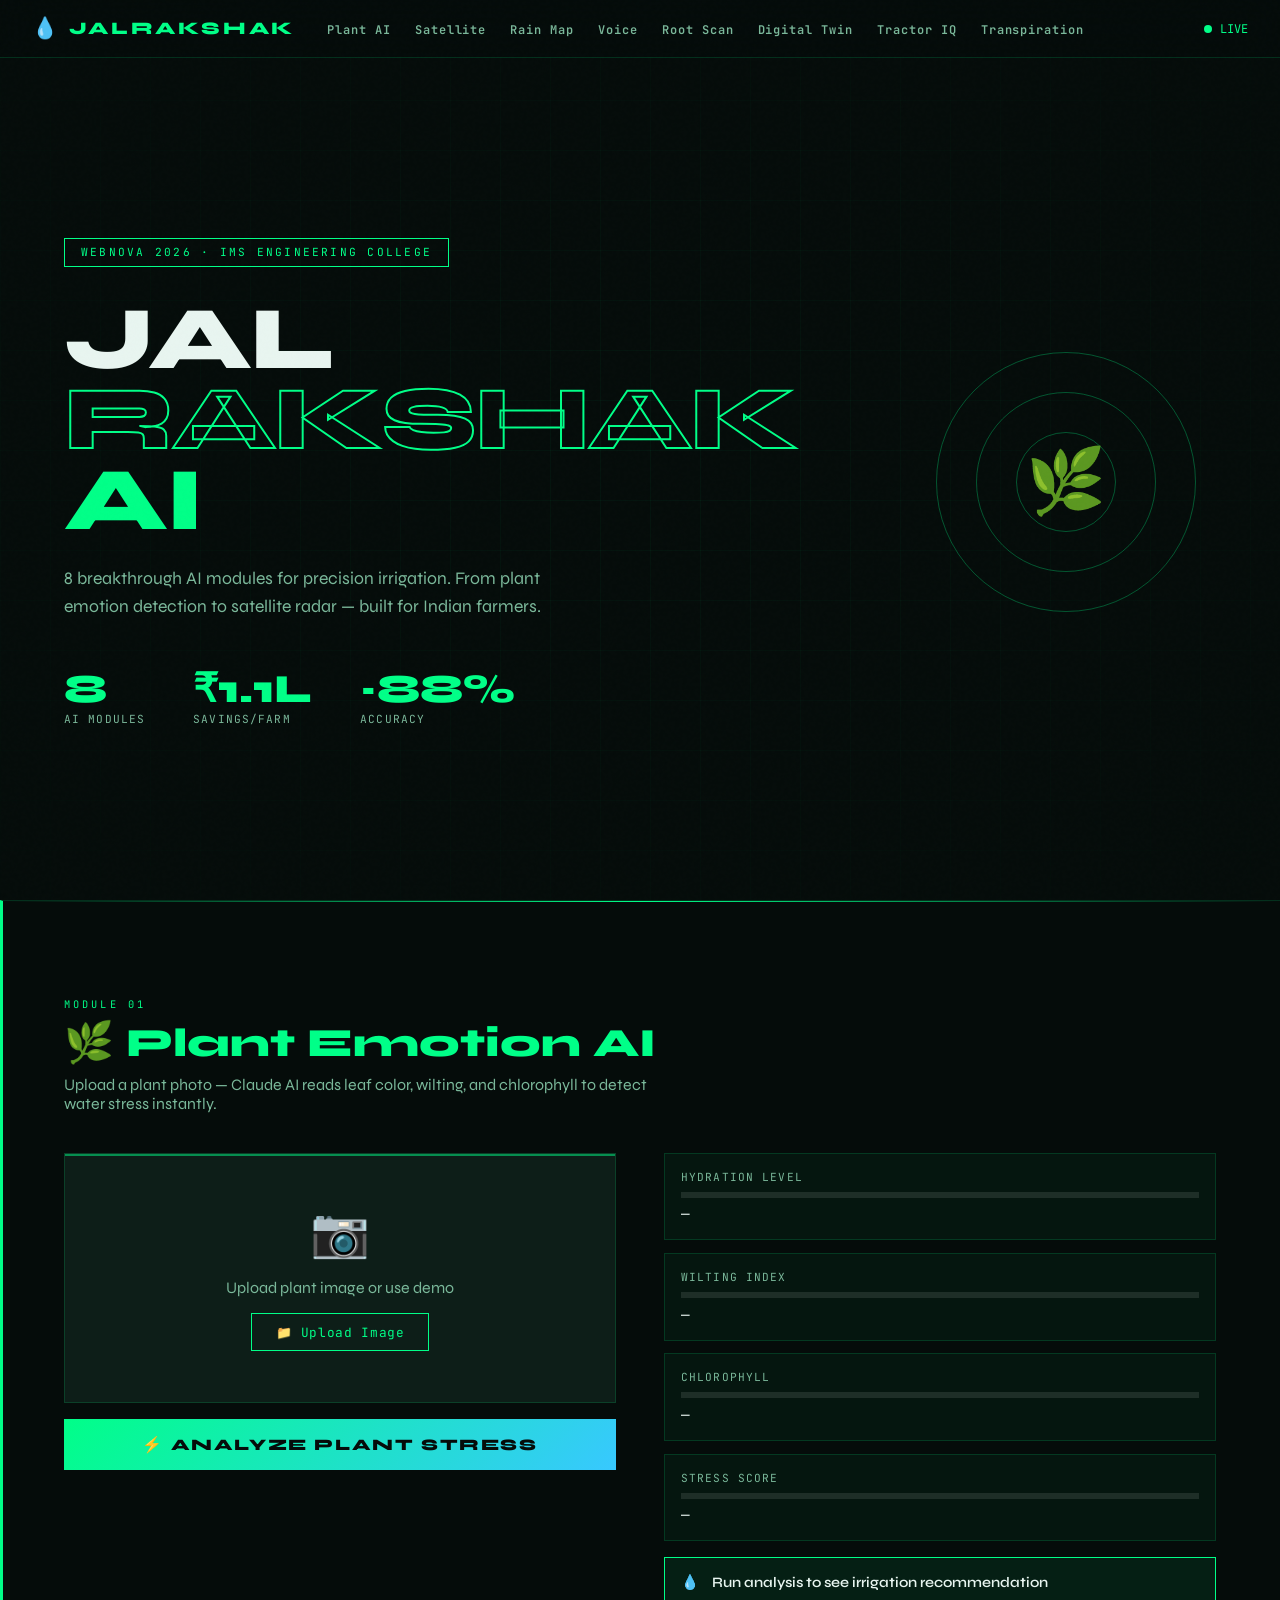
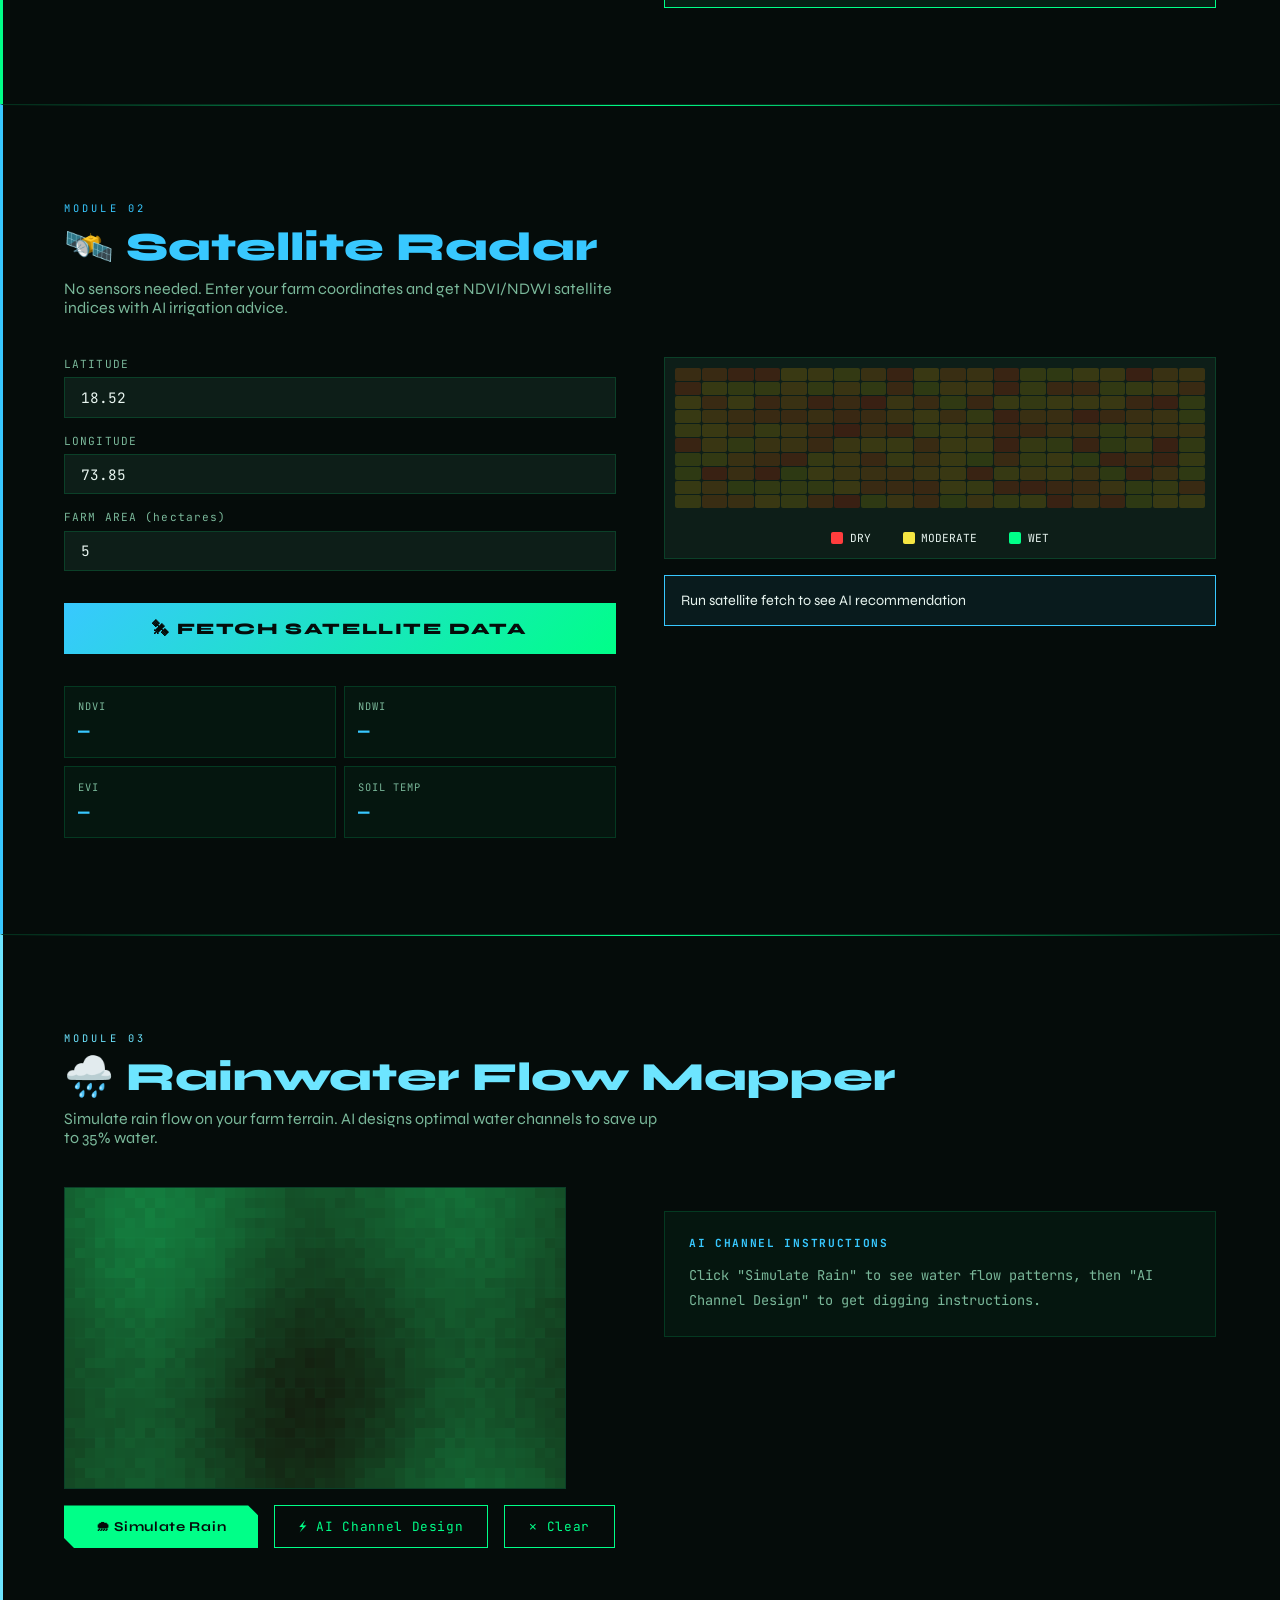
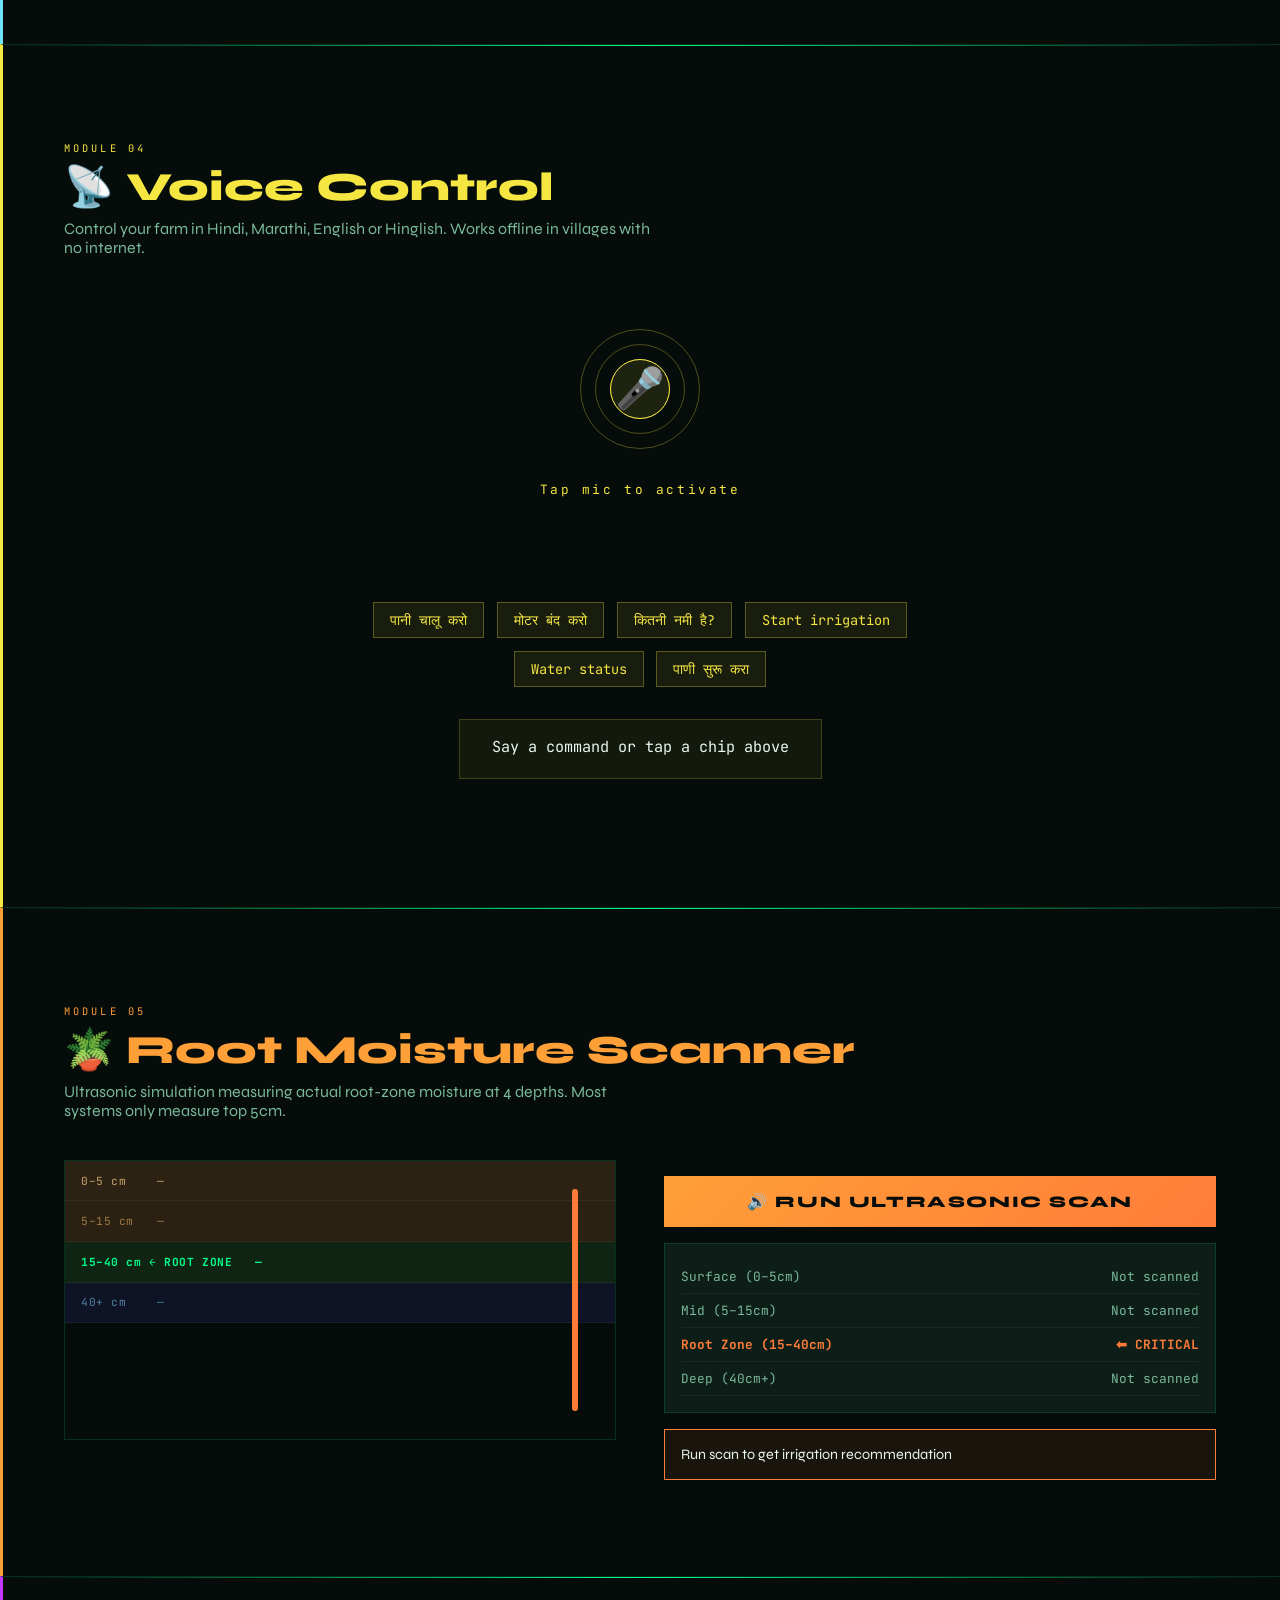
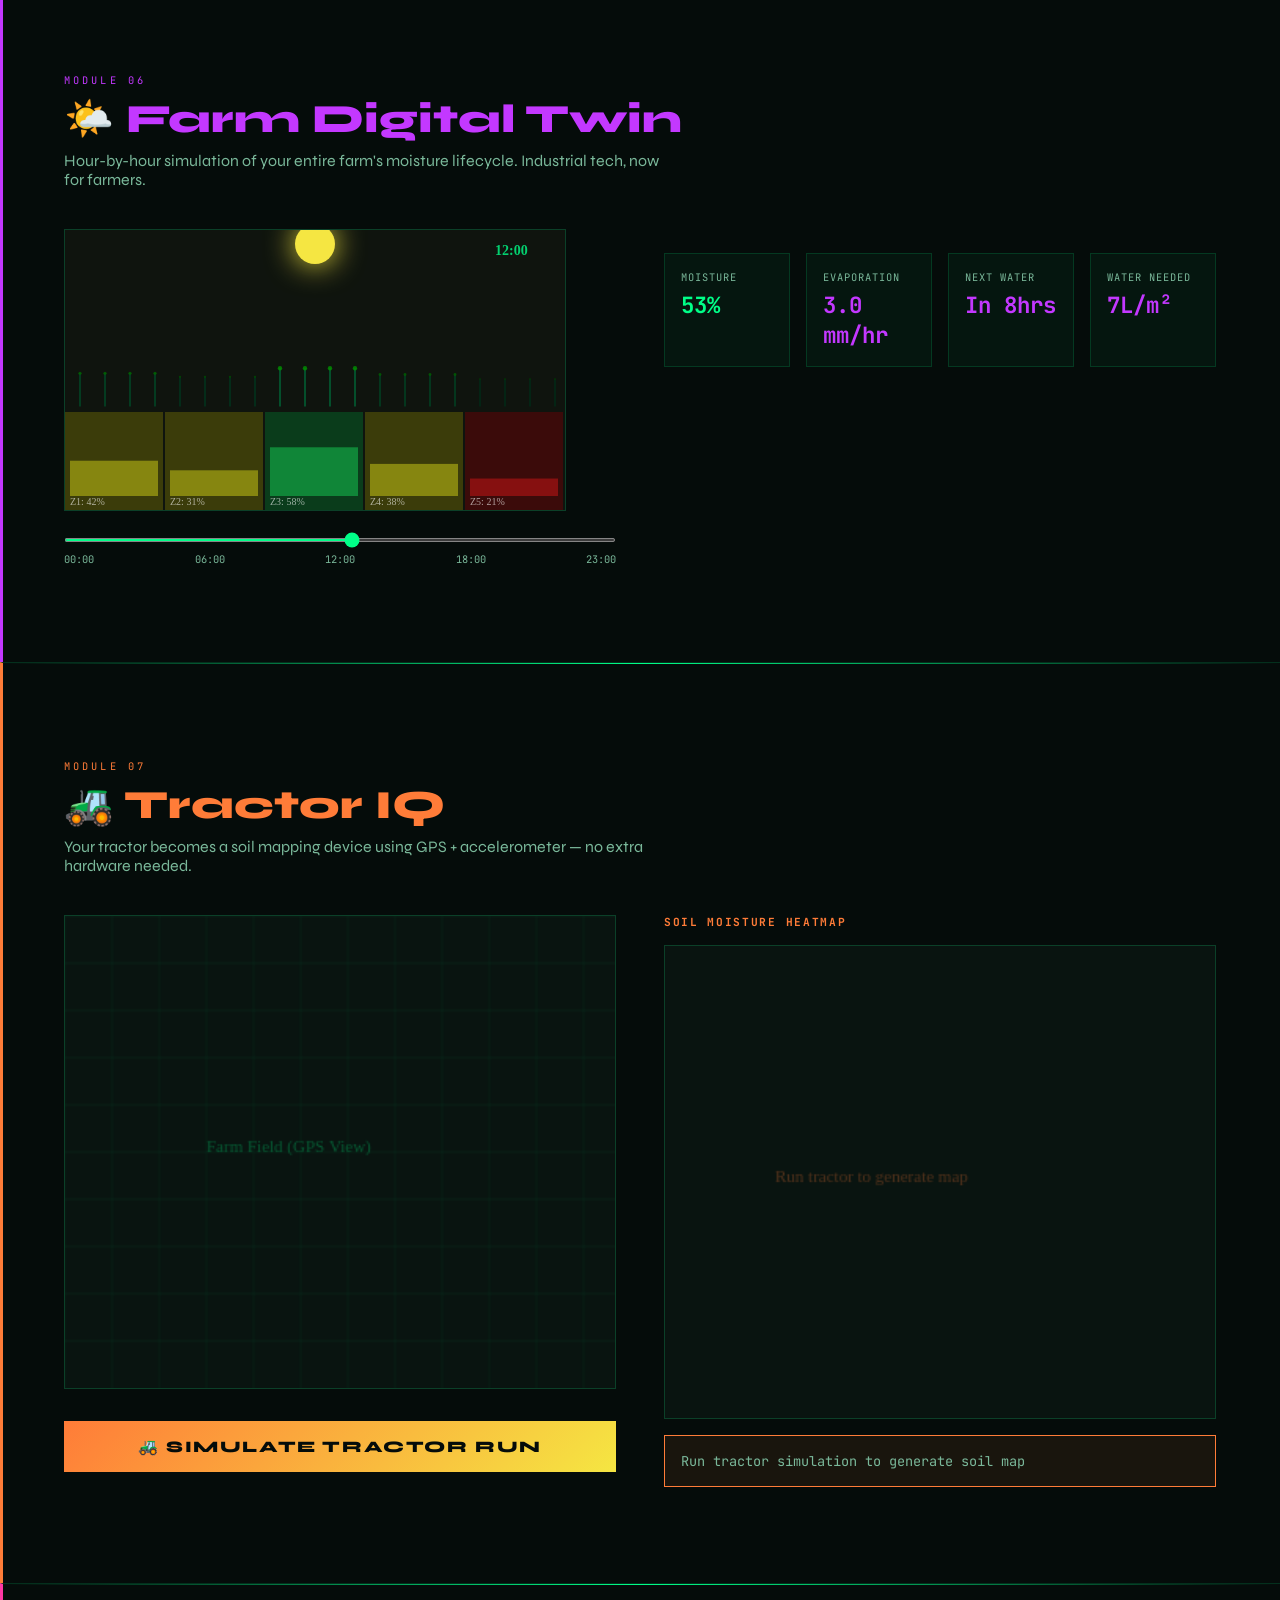
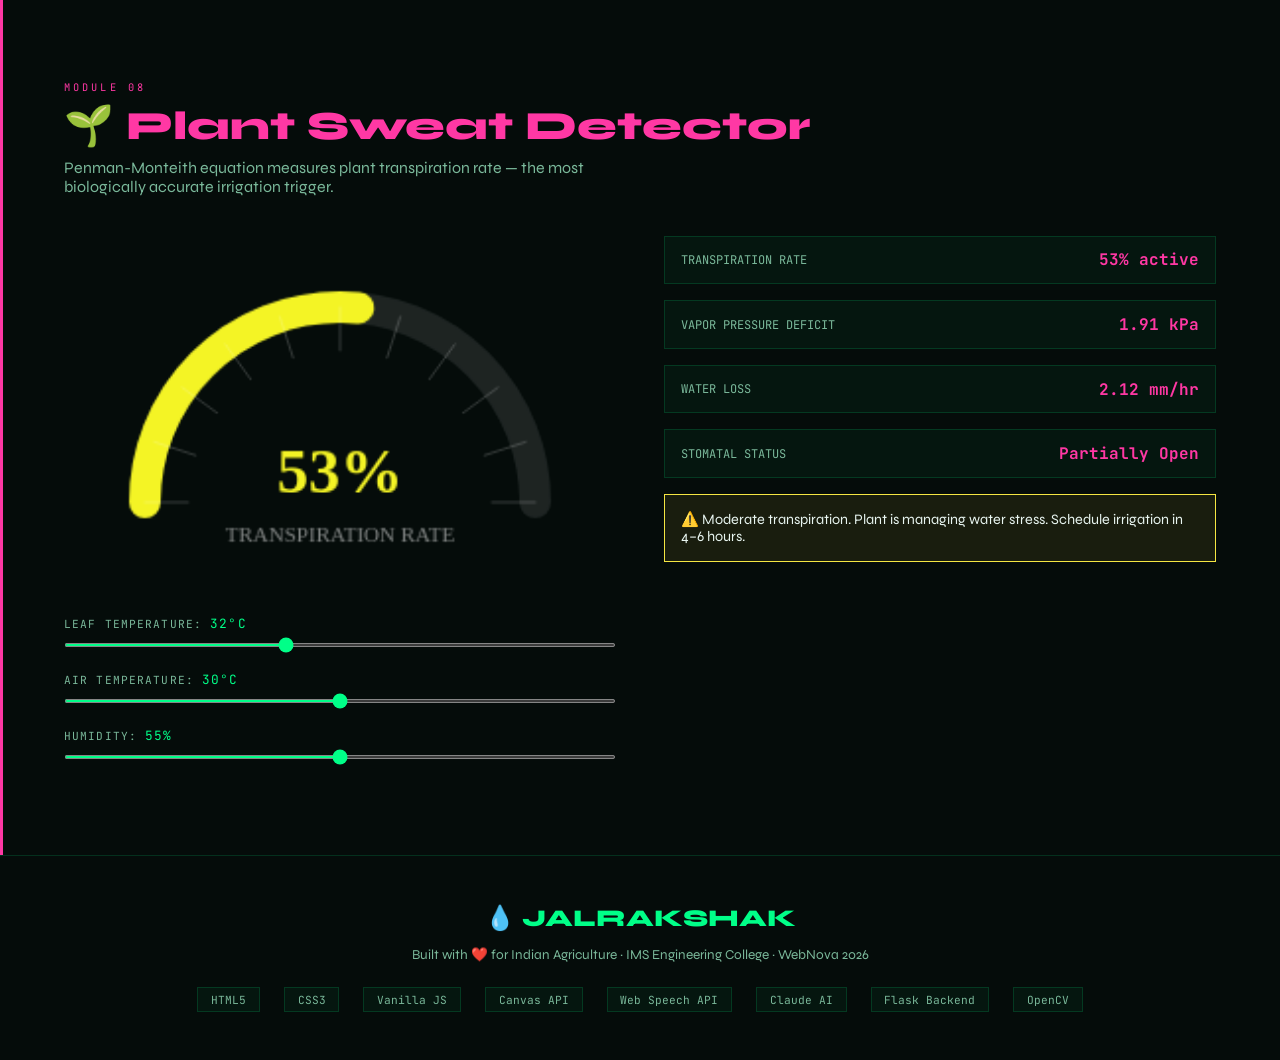
==== commit ffcda9c9: "Update year from 2025 to 2026 in index.html" ====
--- a/JalRakshak/frontend/index.html
+++ b/JalRakshak/frontend/index.html
@@ -34,7 +34,7 @@
 <section class="hero">
   <div class="hero-grid-bg"></div>
   <div class="hero-content">
-    <div class="hero-badge">WEBNOVA 2025 · IMS ENGINEERING COLLEGE</div>
+    <div class="hero-badge">WEBNOVA 2026 · IMS ENGINEERING COLLEGE</div>
     <h1 class="hero-title">
       <span class="line1">JAL</span>
       <span class="line2">RAKSHAK</span>
@@ -314,7 +314,7 @@
 <!-- FOOTER -->
 <footer class="site-footer">
   <div class="footer-logo">💧 JALRAKSHAK</div>
-  <p>Built with ❤️ for Indian Agriculture · IMS Engineering College · WebNova 2025</p>
+  <p>Built with ❤️ for Indian Agriculture · IMS Engineering College · WebNova 2026</p>
   <div class="tech-stack">
     <span>HTML5</span><span>CSS3</span><span>Vanilla JS</span>
     <span>Canvas API</span><span>Web Speech API</span>
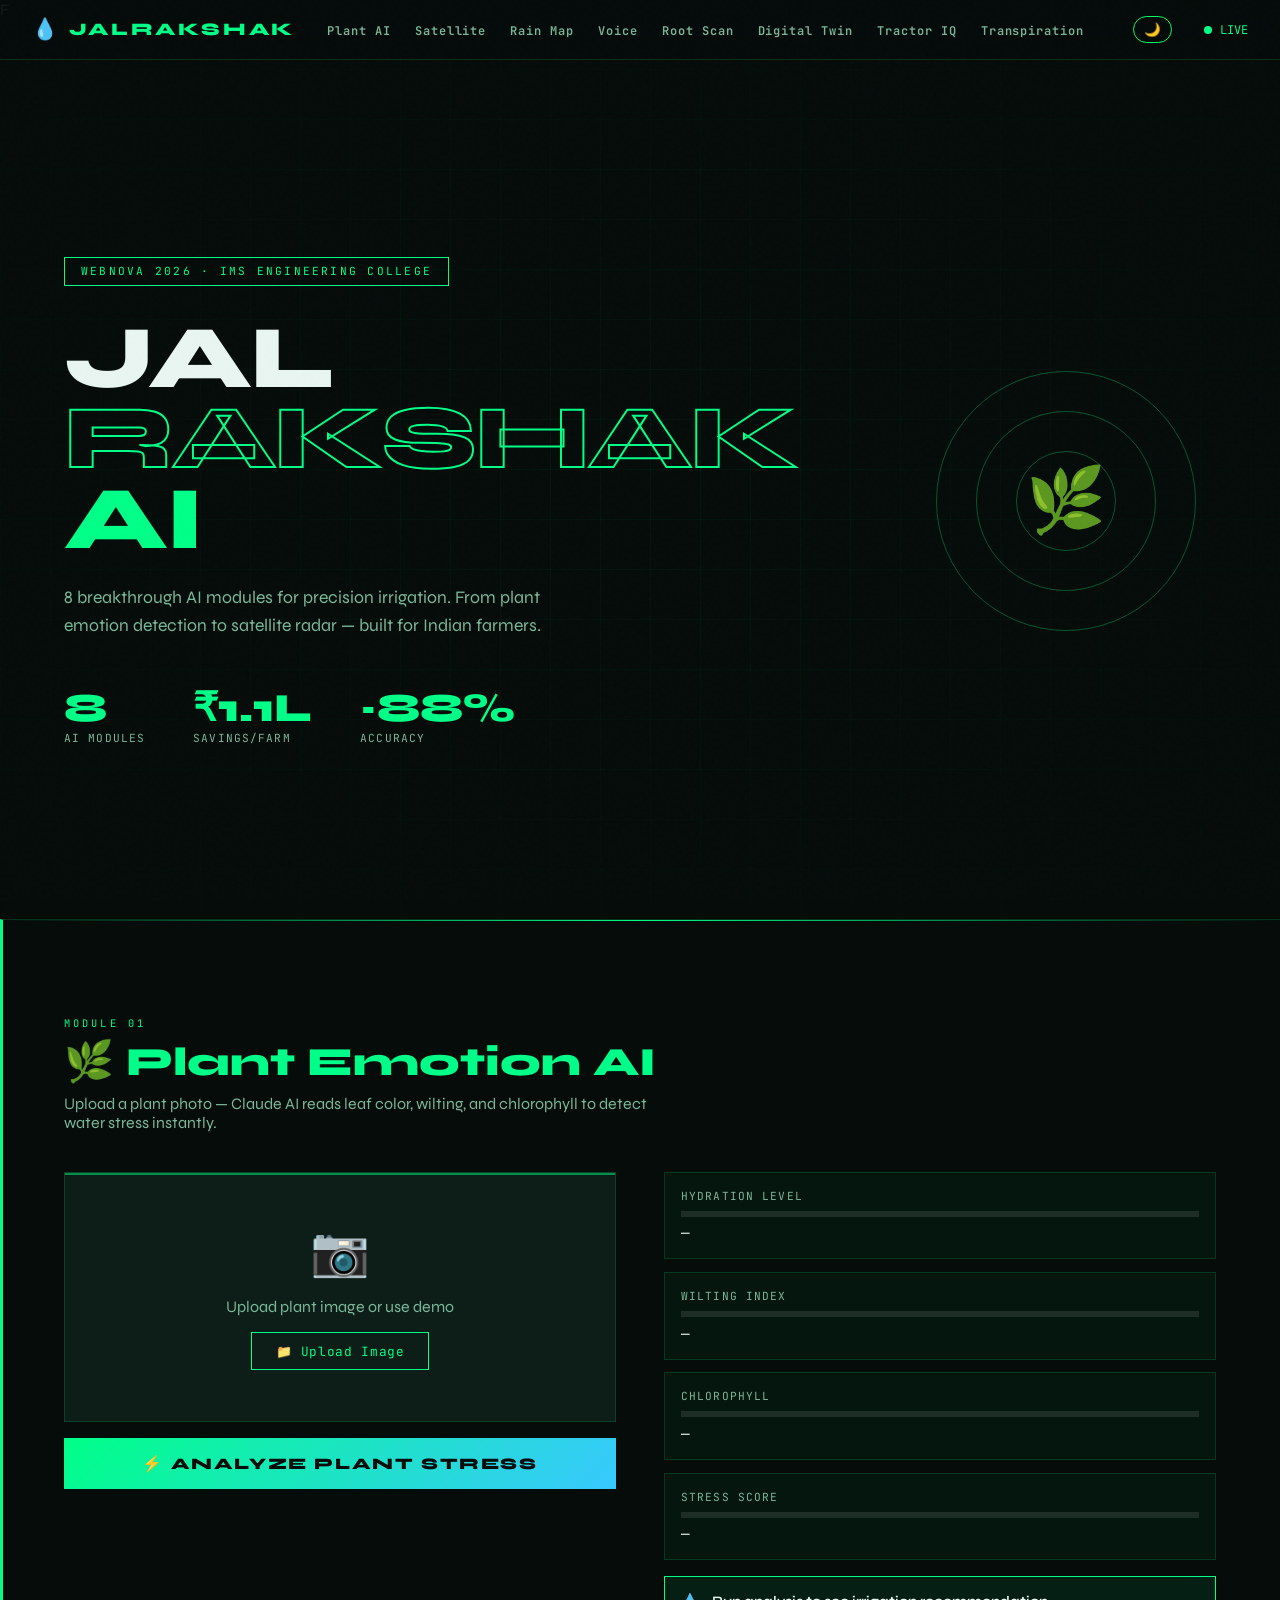
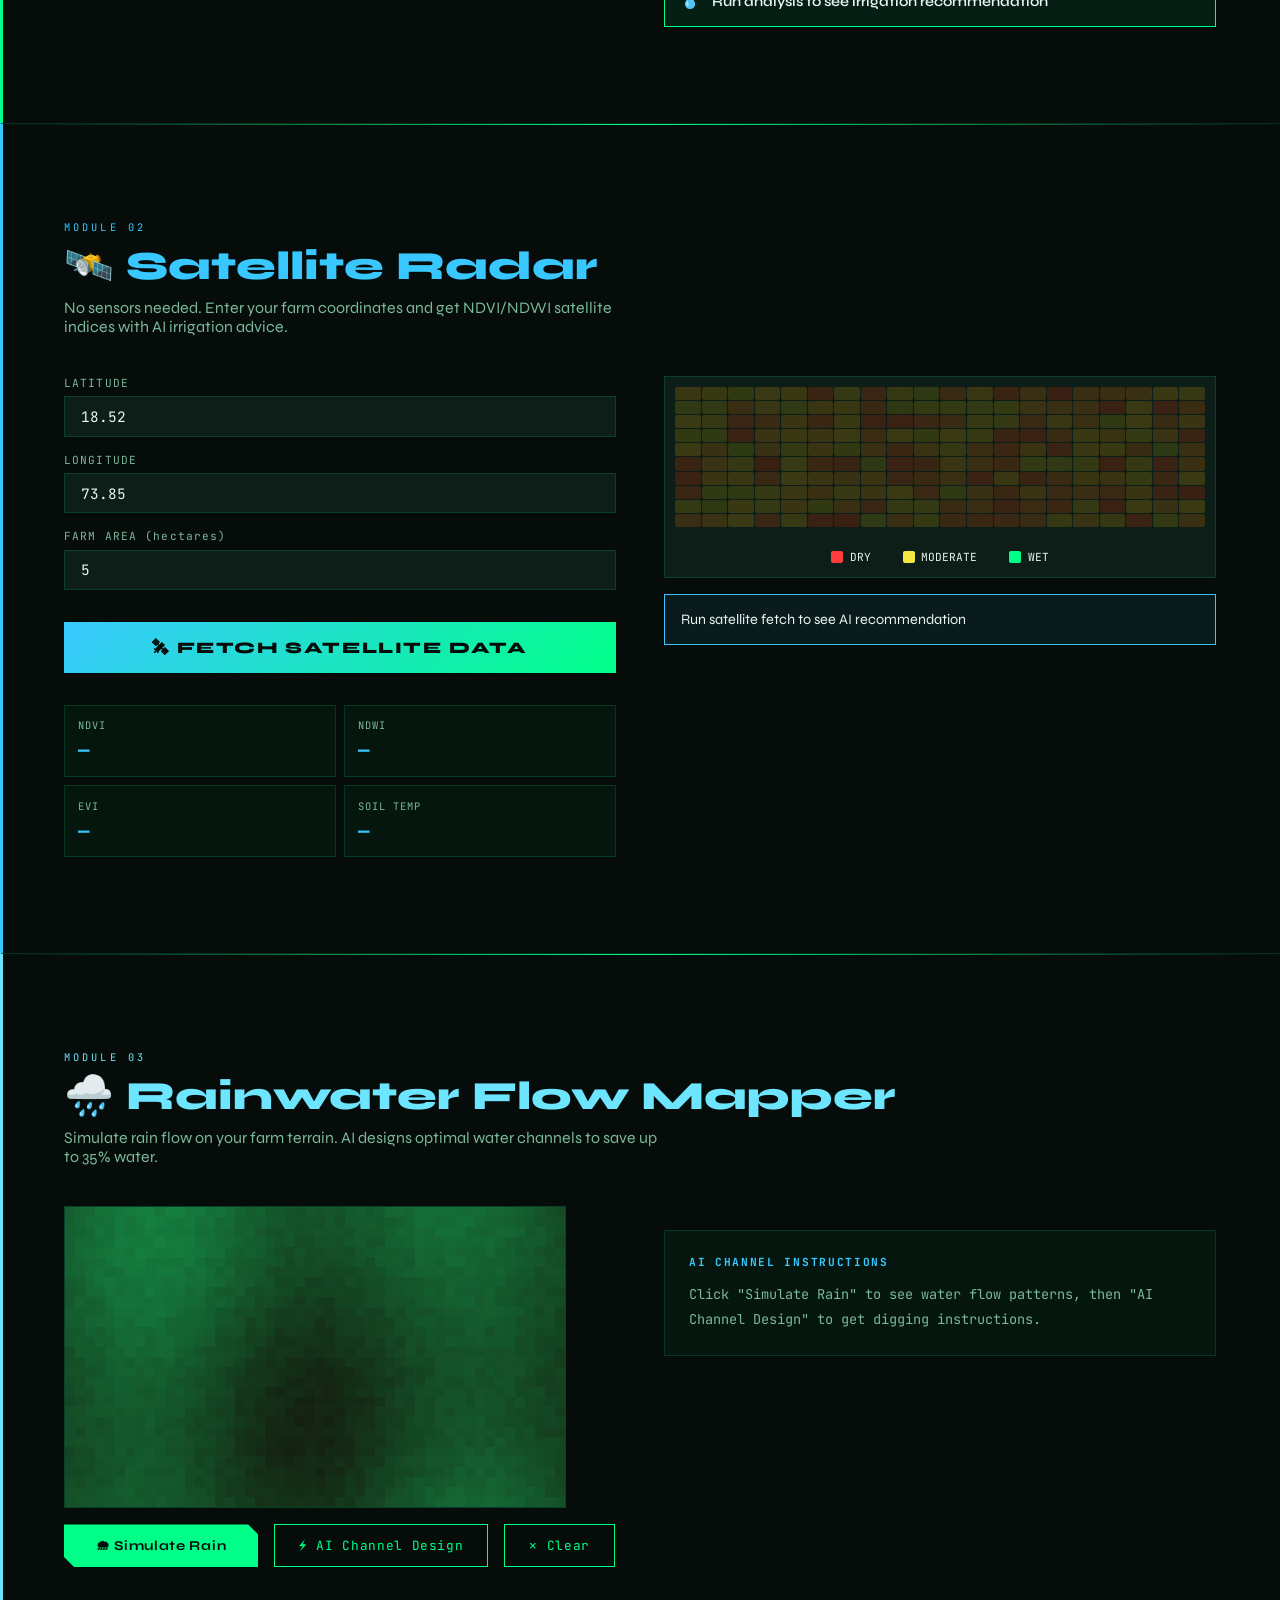
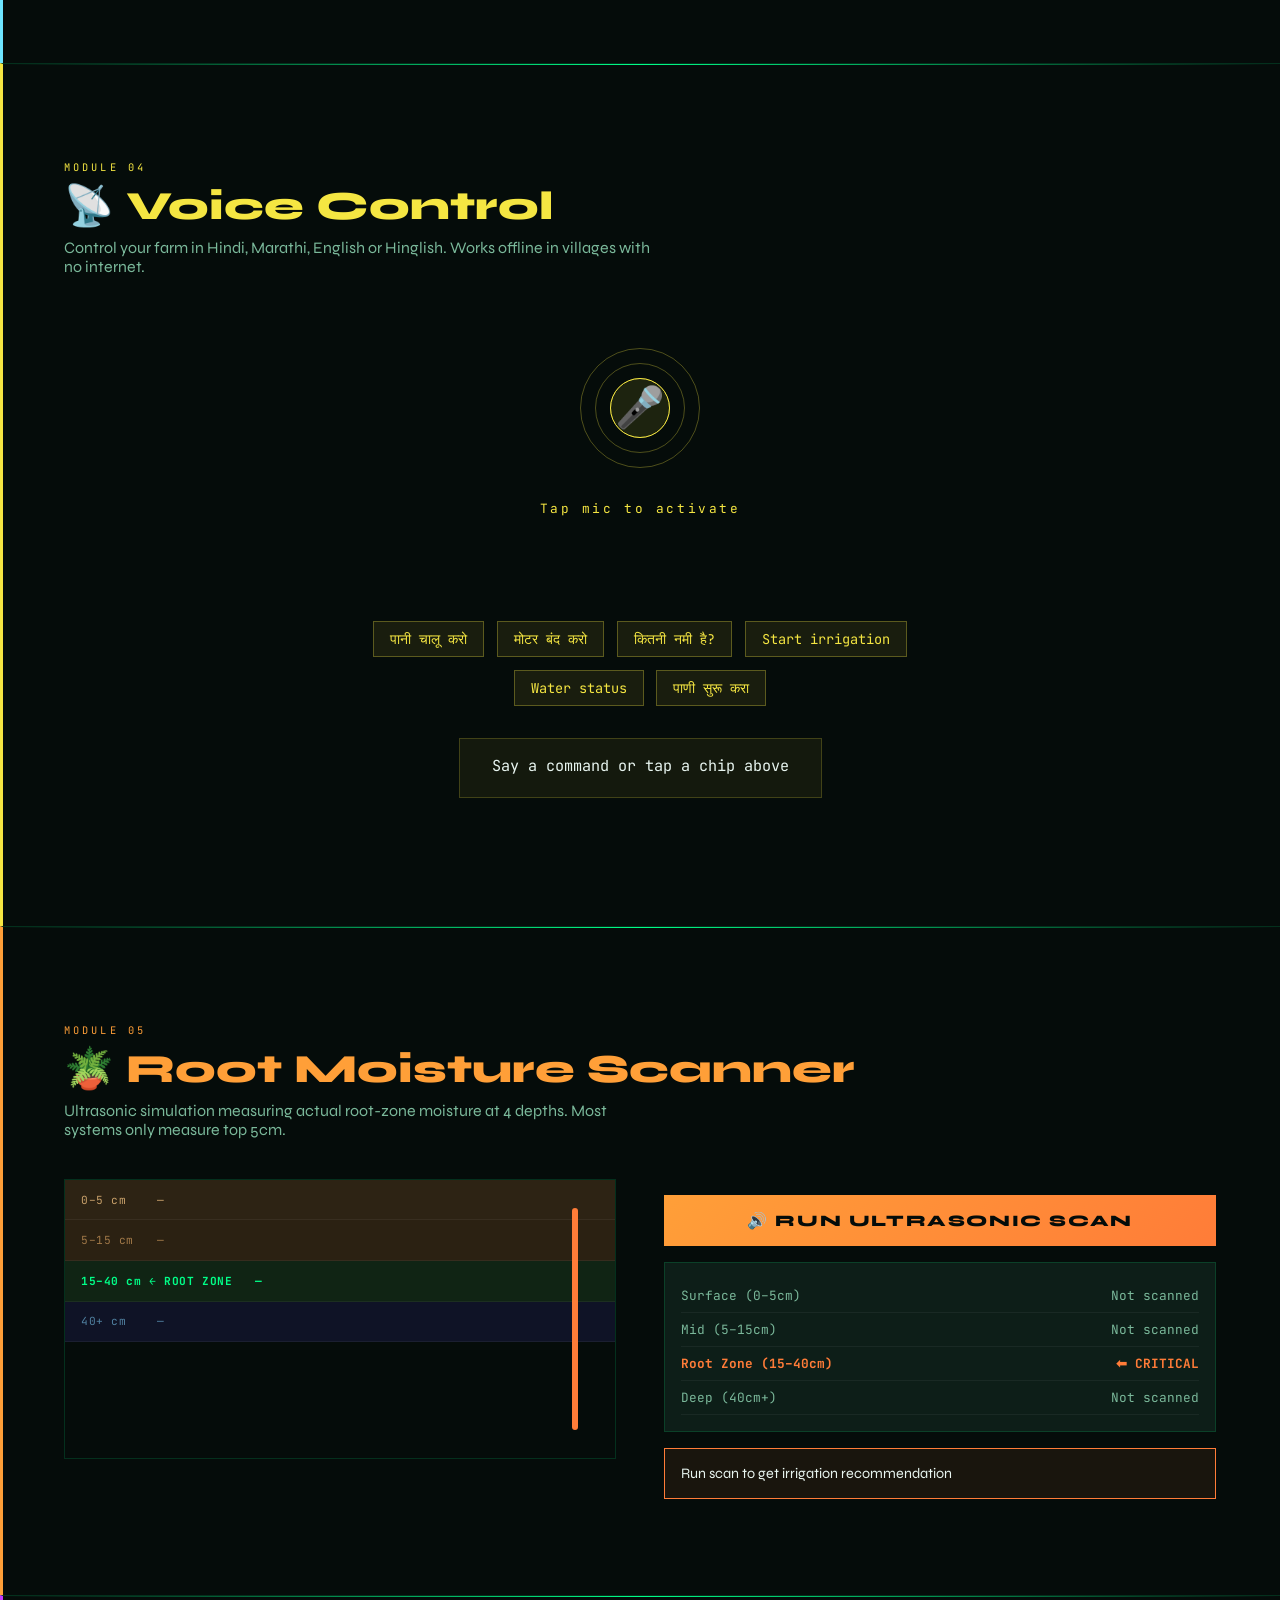
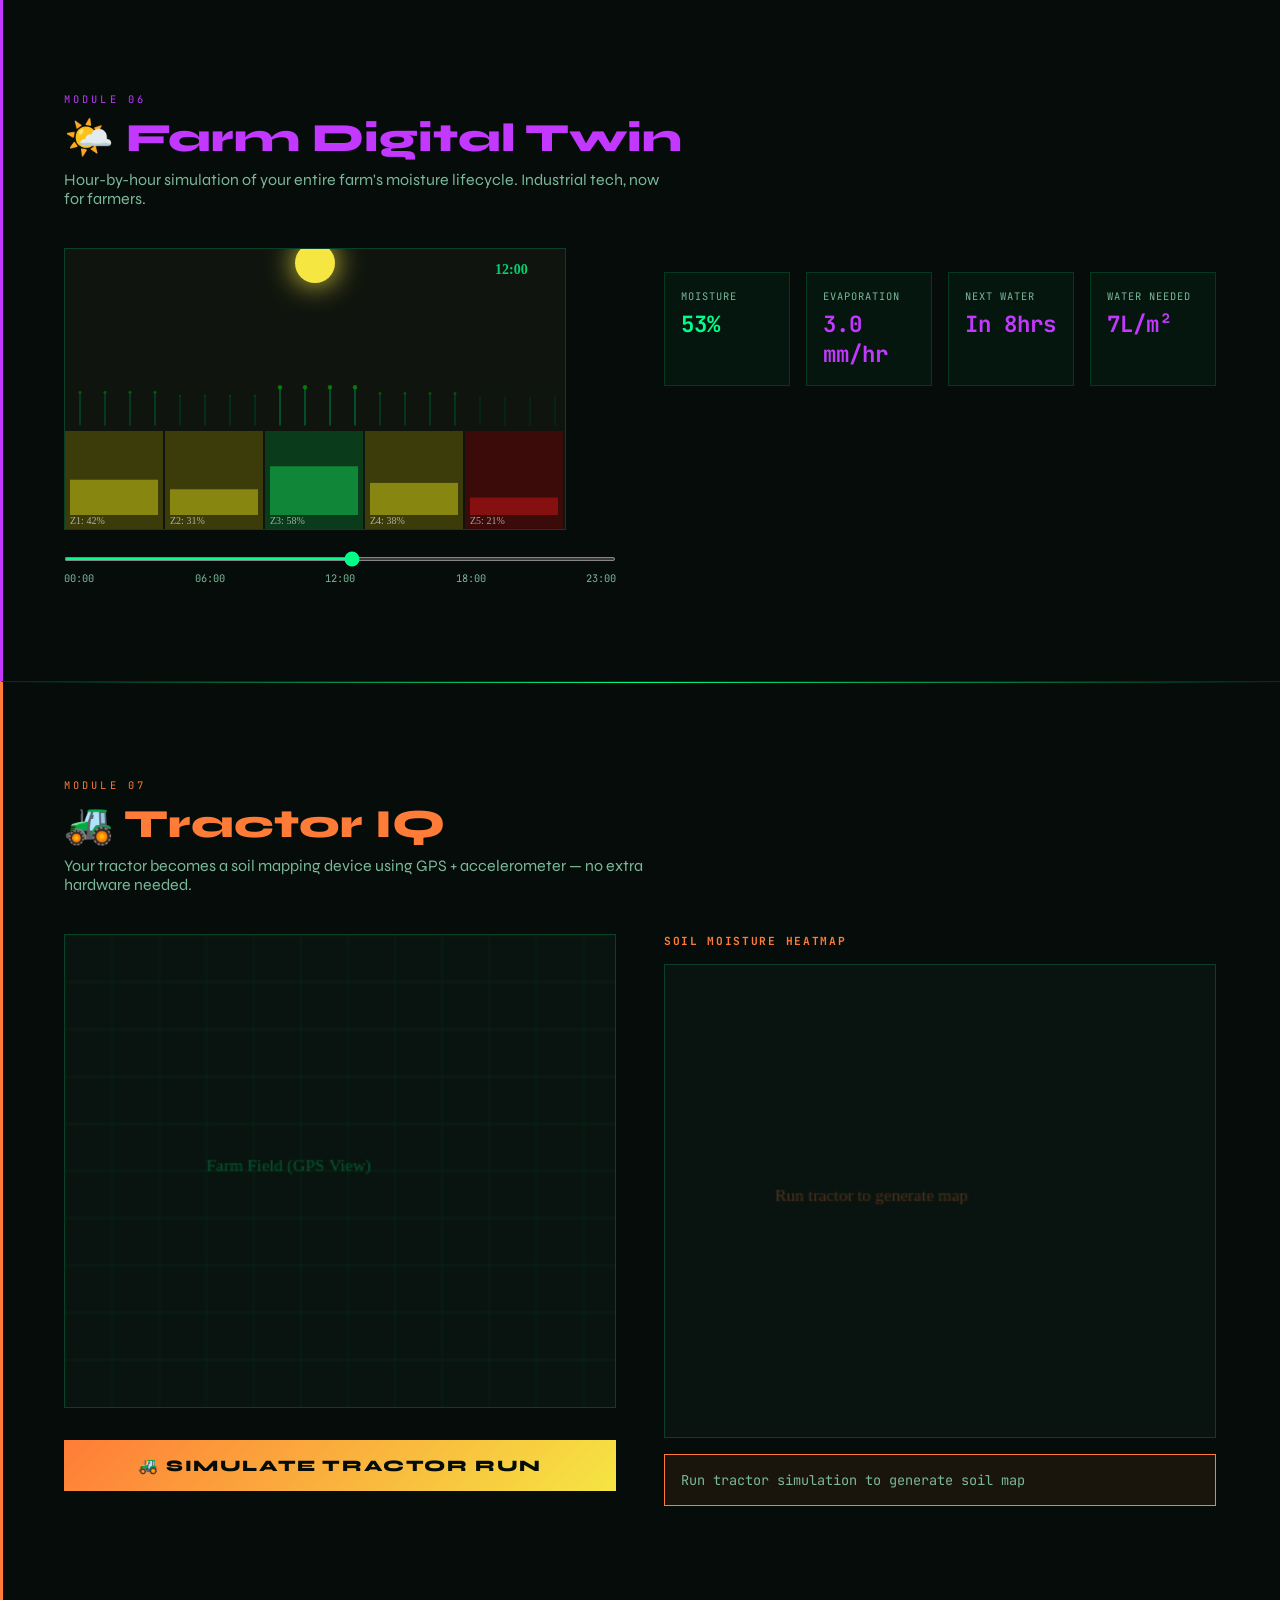
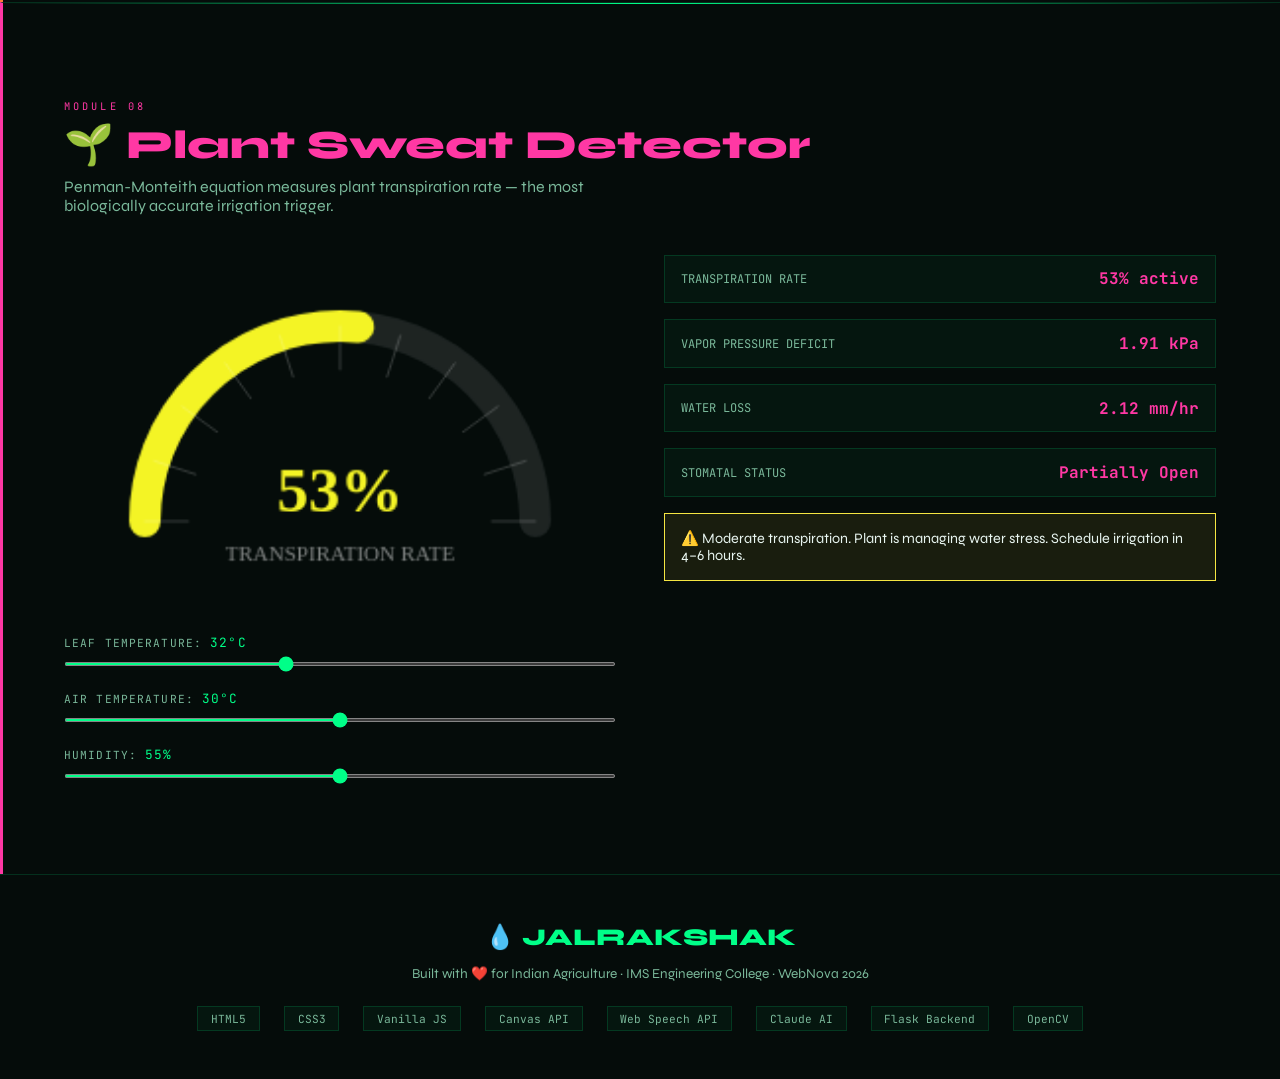
==== commit 9b86e965: "Added dark/light theme toggle" ====
--- a/JalRakshak/frontend/index.html
+++ b/JalRakshak/frontend/index.html
@@ -11,7 +11,7 @@
 </head>
 <body>
 
-<!-- Grain Overlay -->
+<!-- Grain Overlay -->F
 <div class="grain-overlay"></div>
 
 <!-- NAVBAR -->
@@ -27,6 +27,7 @@
     <li><a href="#tractor">Tractor IQ</a></li>
     <li><a href="#transpiration">Transpiration</a></li>
   </ul>
+  <button id="themeToggle">🌙</button>
   <div class="nav-status"><div class="status-dot"></div> LIVE</div>
 </nav>
 
--- a/JalRakshak/frontend/css/main.css
+++ b/JalRakshak/frontend/css/main.css
@@ -769,4 +769,16 @@
   0% { background-position: -200px 0; }
   100% { background-position: 200px 0; }
 }
-
+#themeToggle{
+  background:none;
+  border:1px solid #00ff66;
+  color:#00ff66;
+  padding:5px 10px;
+  border-radius:20px;
+  cursor:pointer;
+}
+
+.light-mode{
+  background:#ffffff;
+  color:#000000;
+}
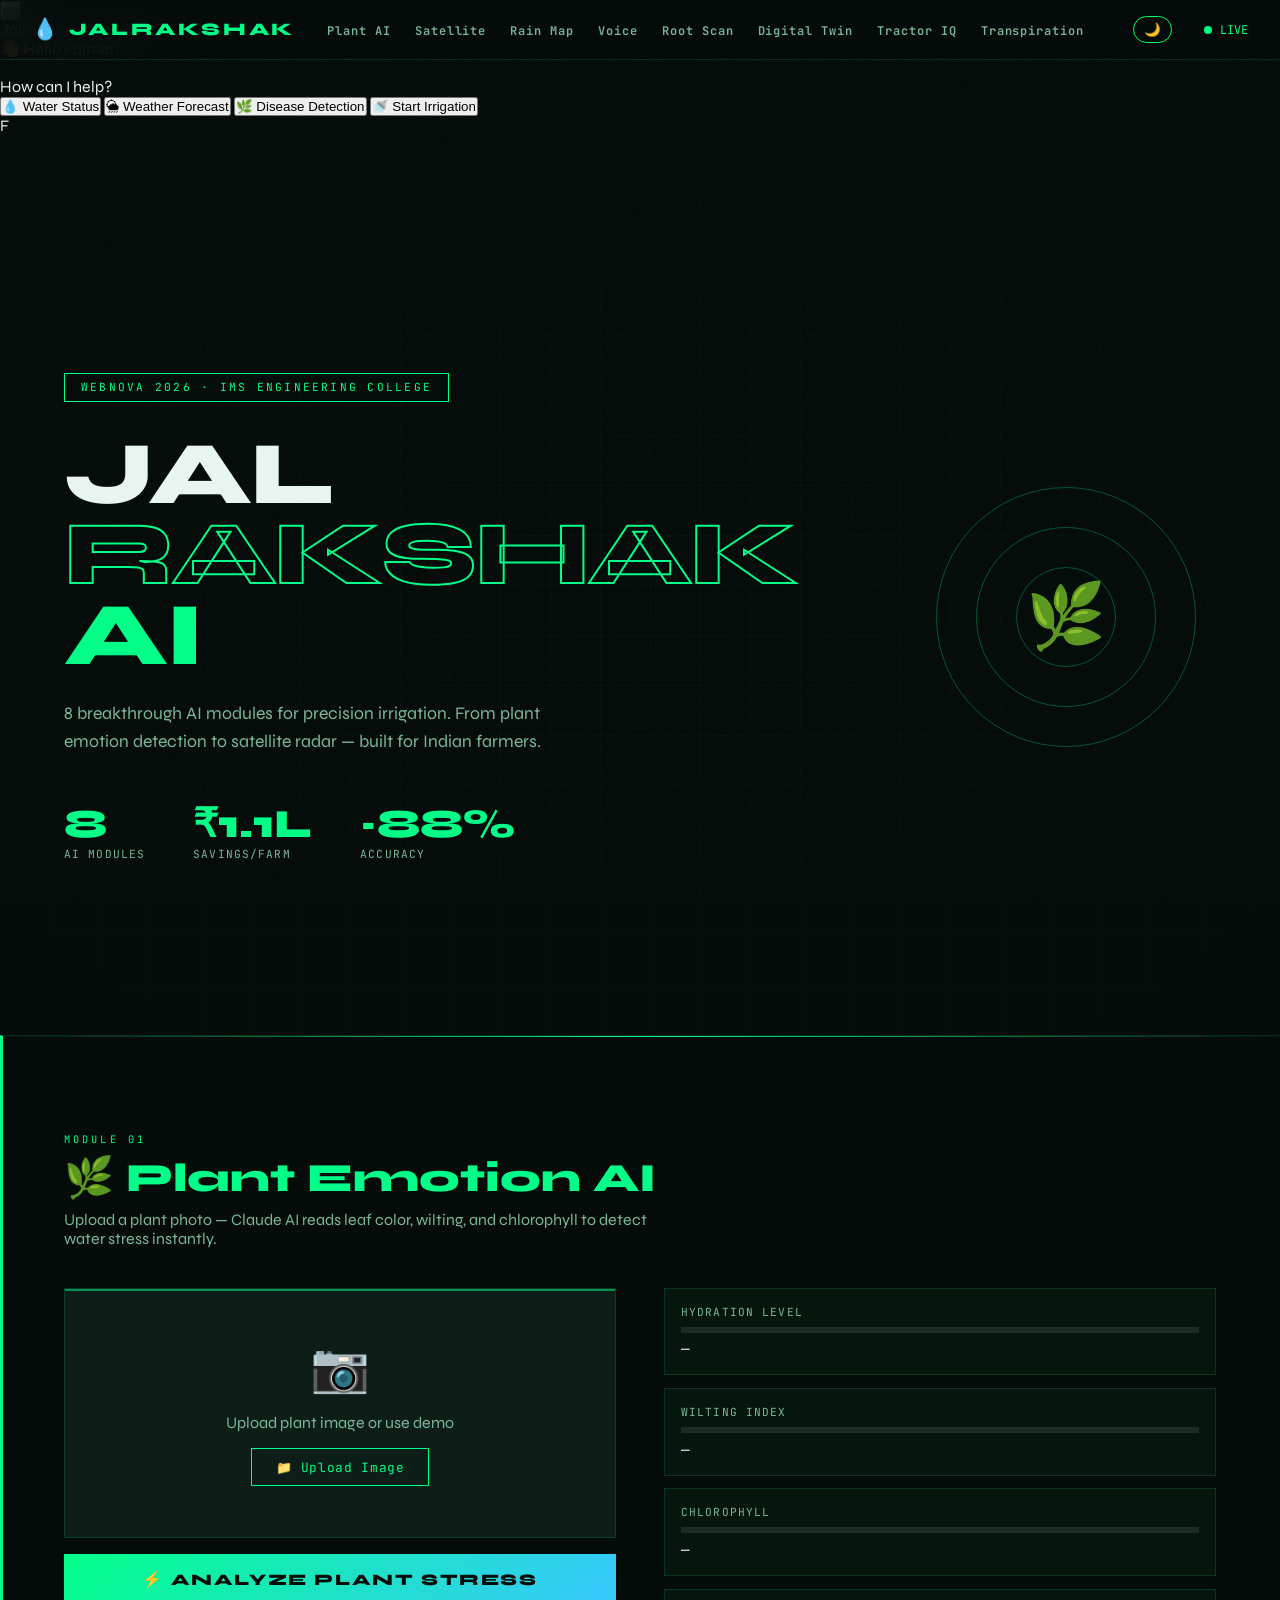
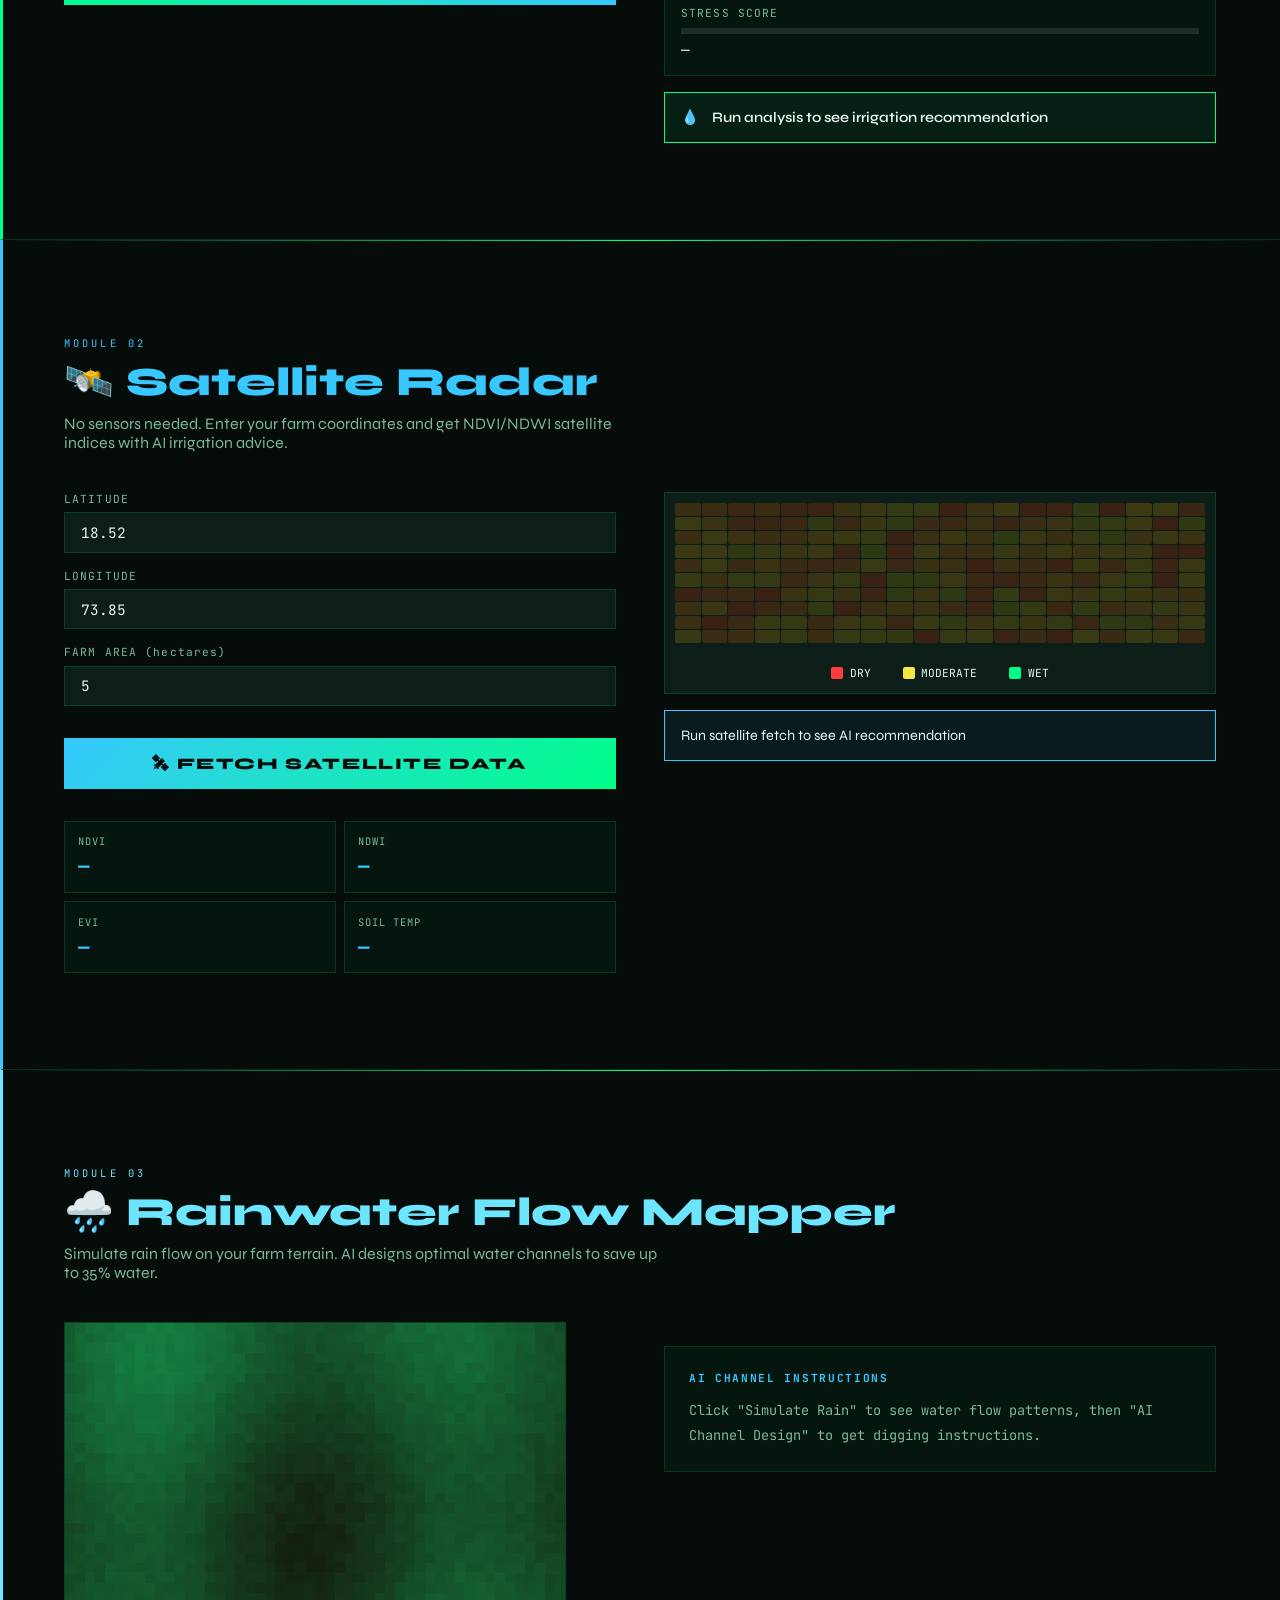
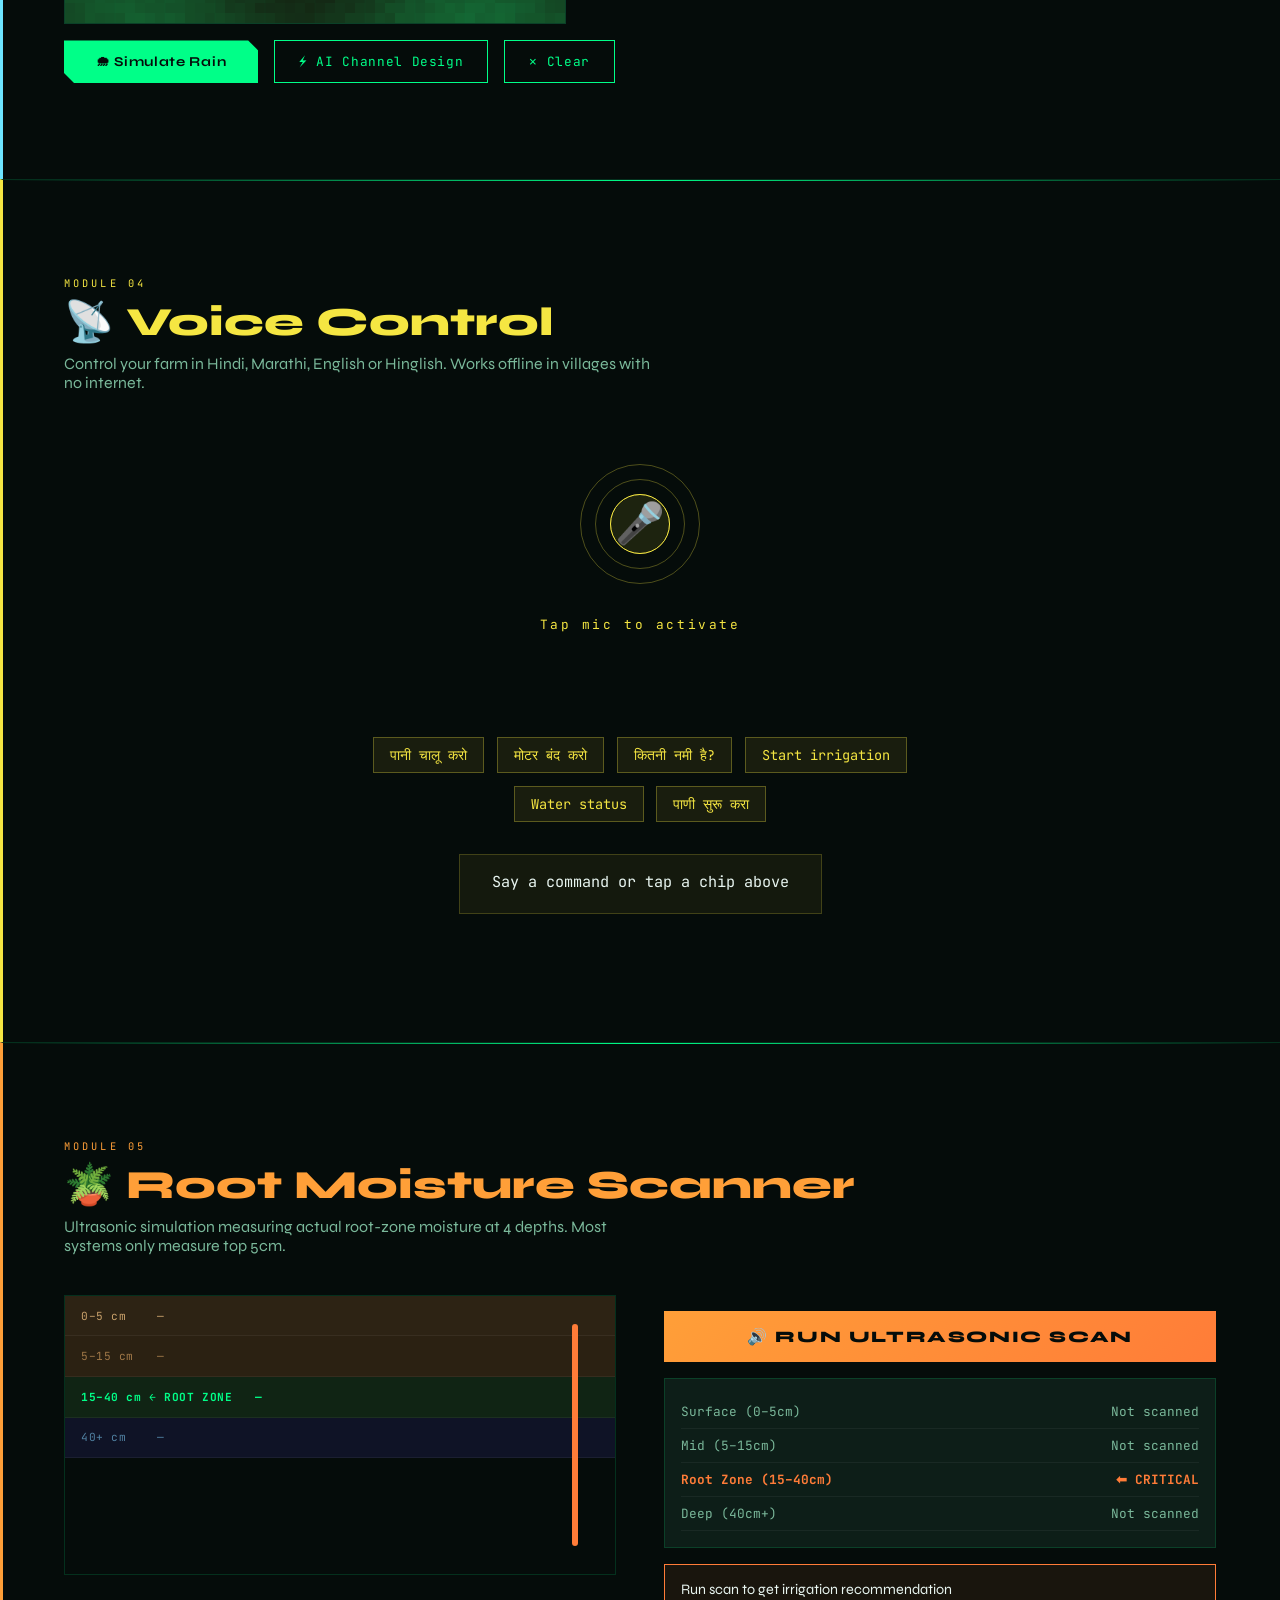
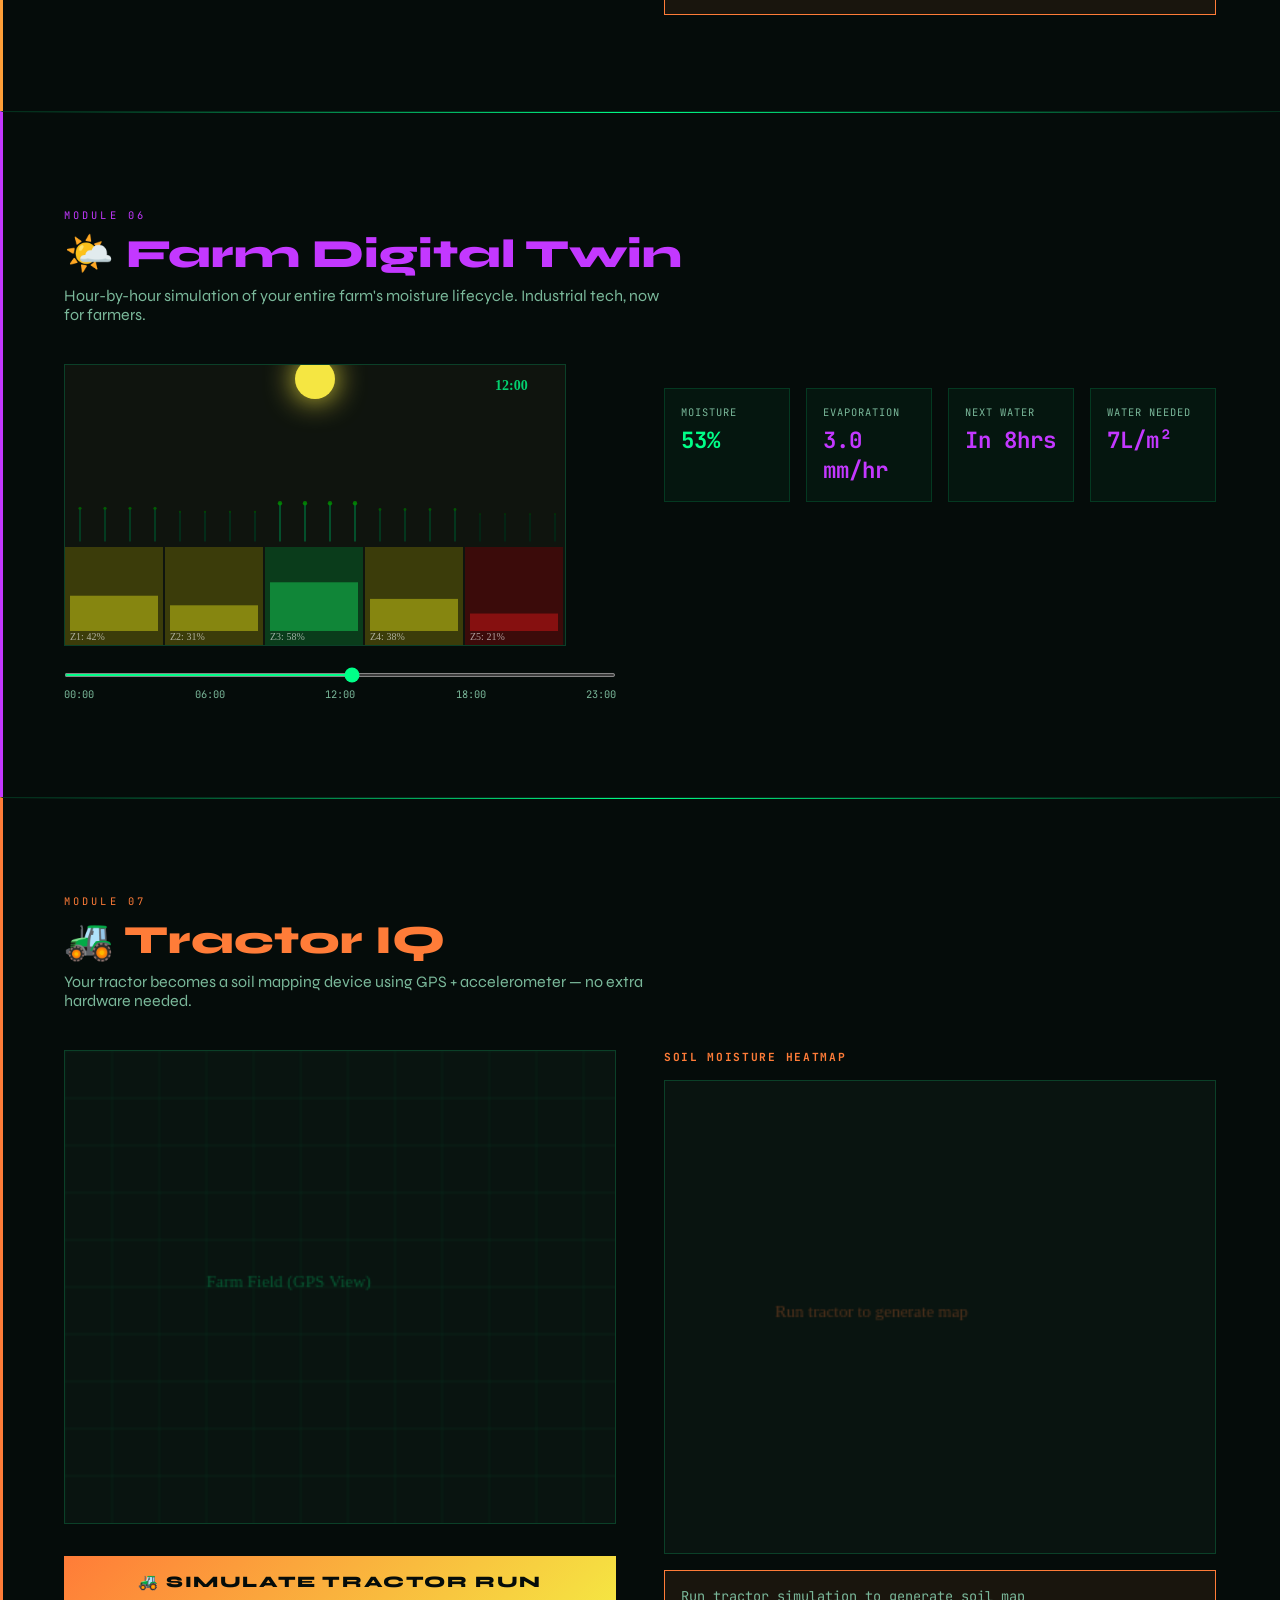
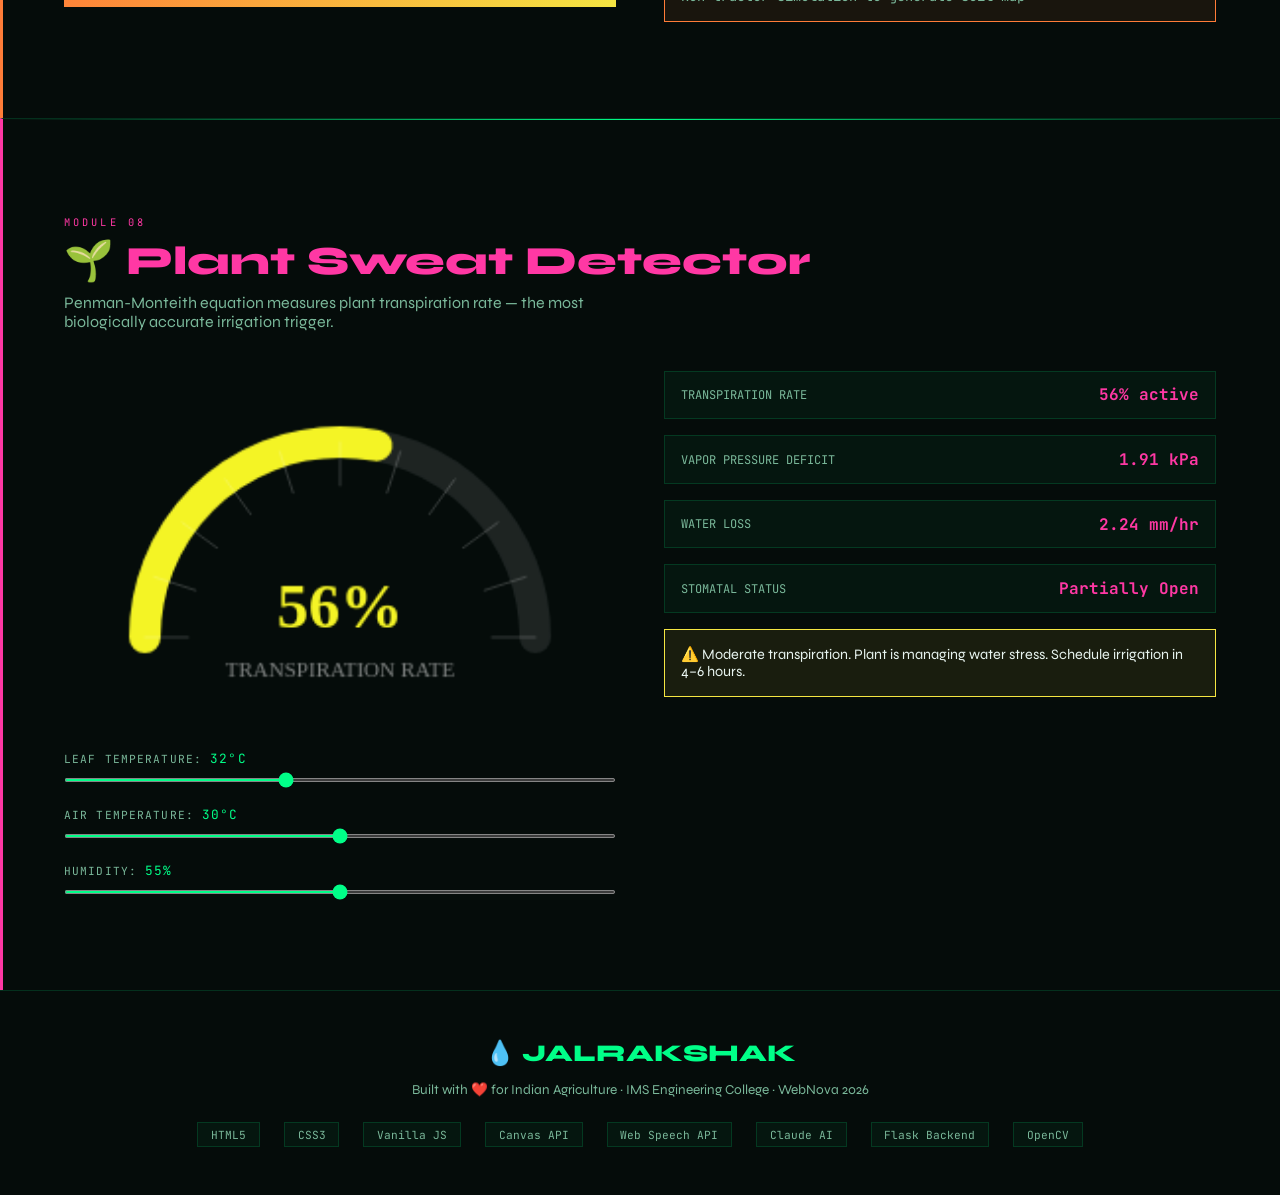
==== commit 95cfe20f: "Implement AI Assistant chat feature in index.html Added an AI Assistant chat feature with buttons fo" ====
--- a/JalRakshak/frontend/index.html
+++ b/JalRakshak/frontend/index.html
@@ -9,6 +9,51 @@
   <link href="https://fonts.googleapis.com/css2?family=Syne:wght@400;600;700;800&family=JetBrains+Mono:wght@300;400;500&display=swap" rel="stylesheet" />
   <link rel="stylesheet" href="css/main.css" />
 </head>
+  <!-- AI Assistant -->
+<div class="ai-assistant">
+
+    <button id="chatBtn">
+        🤖
+    </button>
+
+    <div class="chat-box" id="chatBox">
+
+        <div class="chat-header">
+            JalRakshak AI Assistant
+        </div>
+
+        <div class="chat-body">
+
+            <div class="bot-message">
+                👋 Hello Farmer!
+                <br><br>
+                How can I help?
+            </div>
+
+            <div class="suggestions">
+                <button onclick="reply('Water Status')">
+                    💧 Water Status
+                </button>
+
+                <button onclick="reply('Weather Forecast')">
+                    🌦 Weather Forecast
+                </button>
+
+                <button onclick="reply('Disease Detection')">
+                    🌿 Disease Detection
+                </button>
+
+                <button onclick="reply('Start Irrigation')">
+                    🚿 Start Irrigation
+                </button>
+
+            </div>
+
+        </div>
+
+    </div>
+
+</div>
 <body>
 
 <!-- Grain Overlay -->F
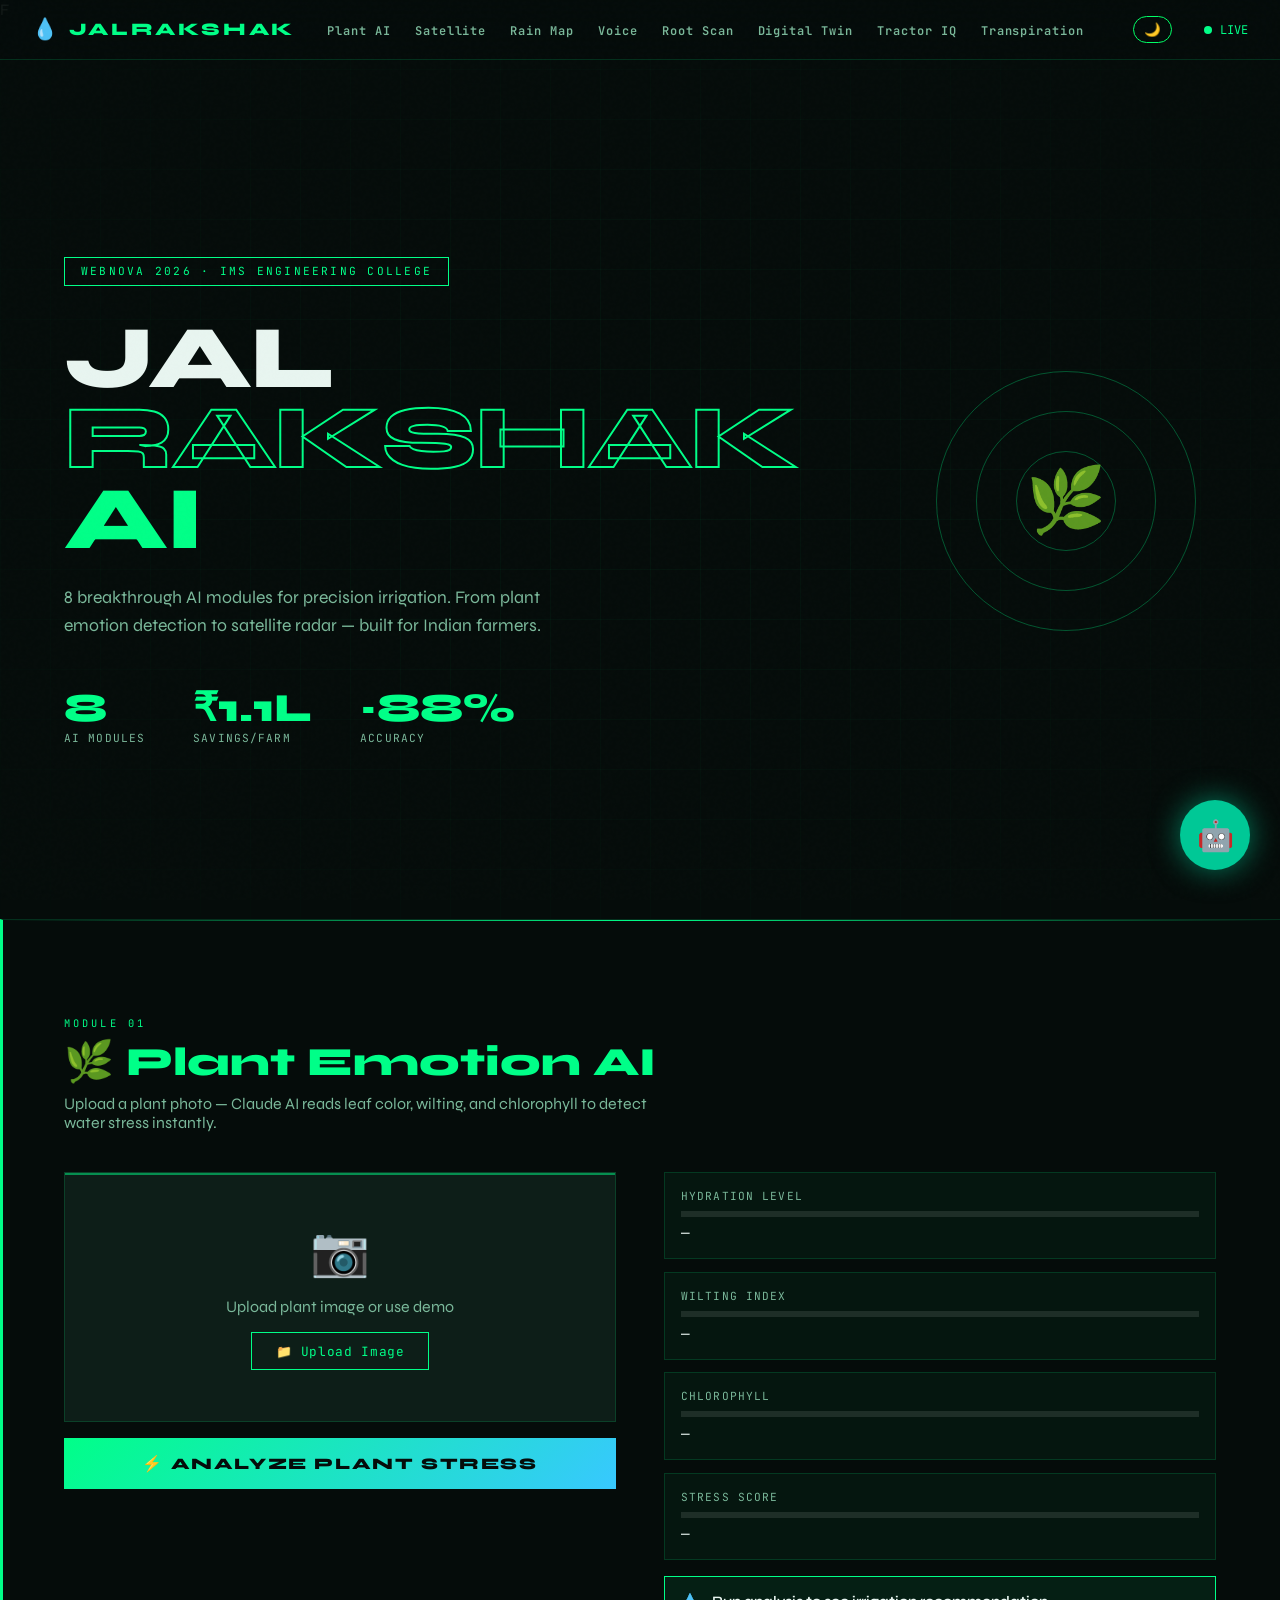
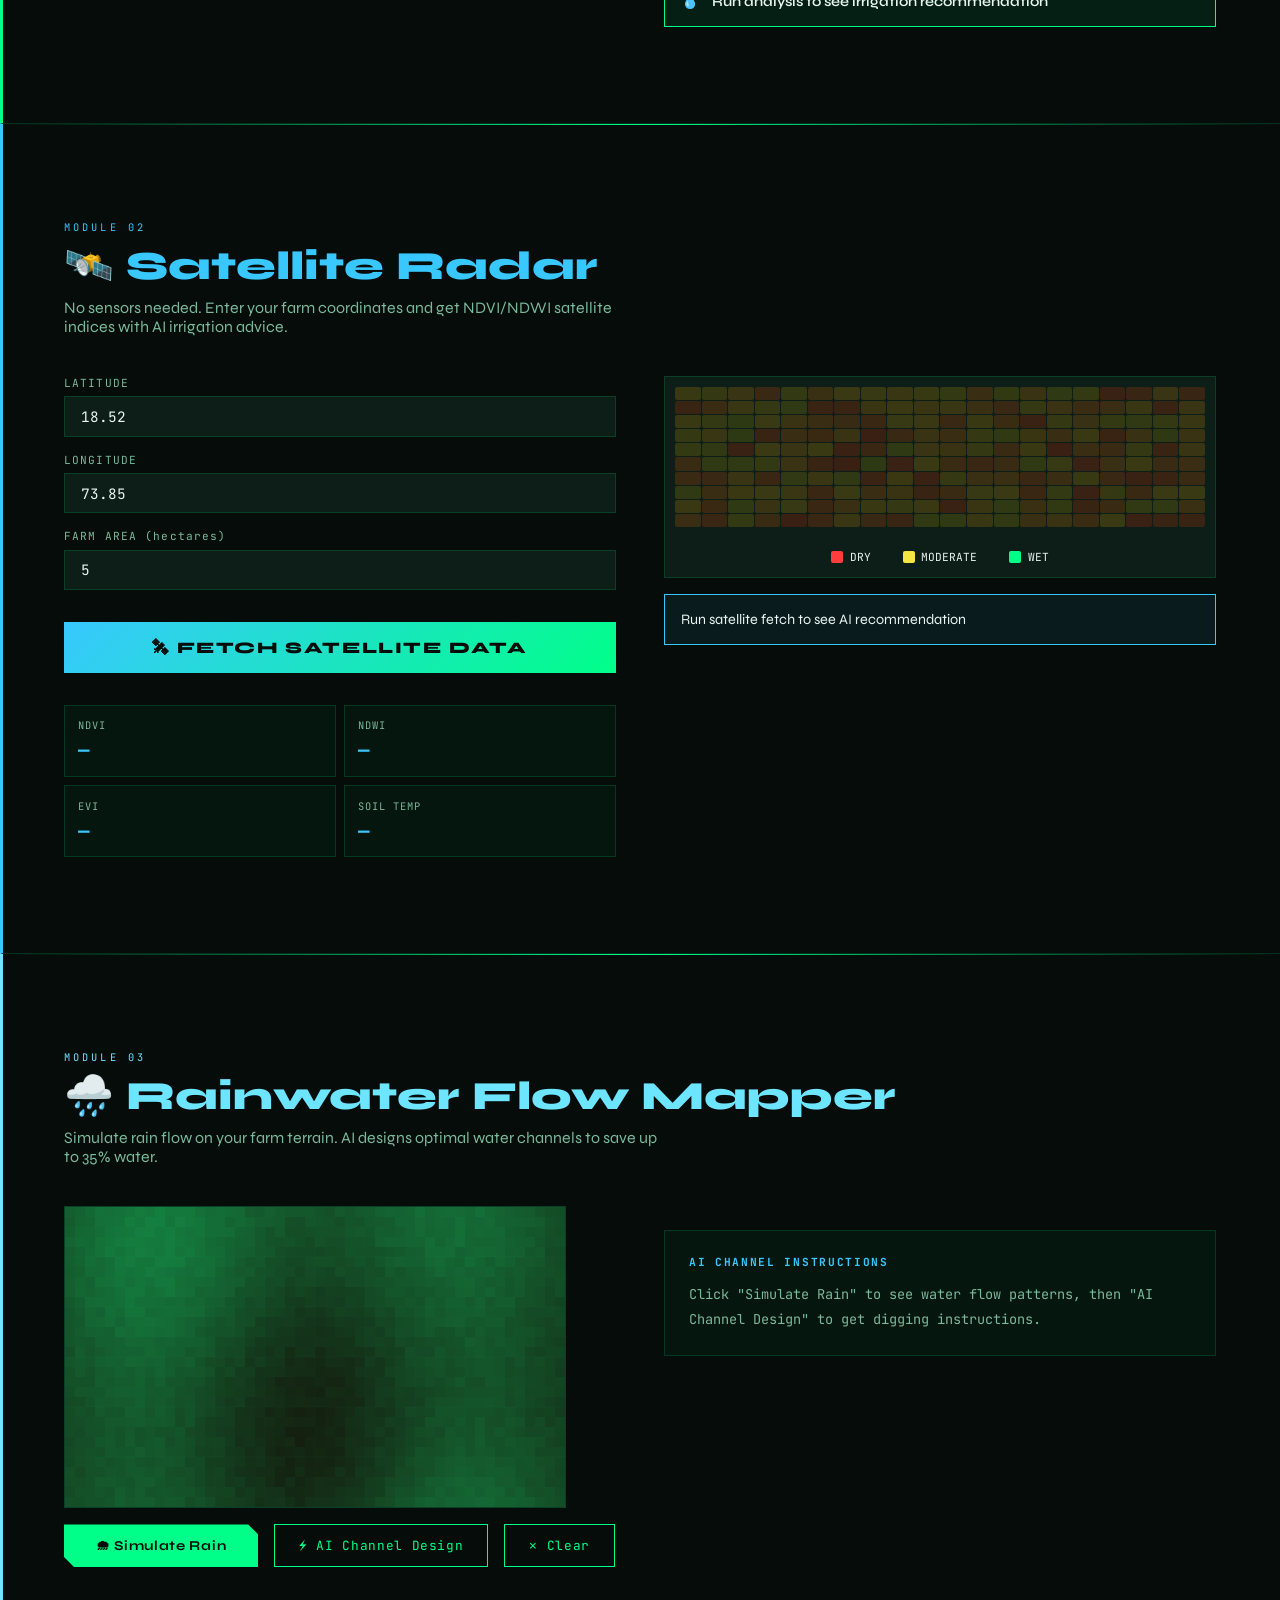
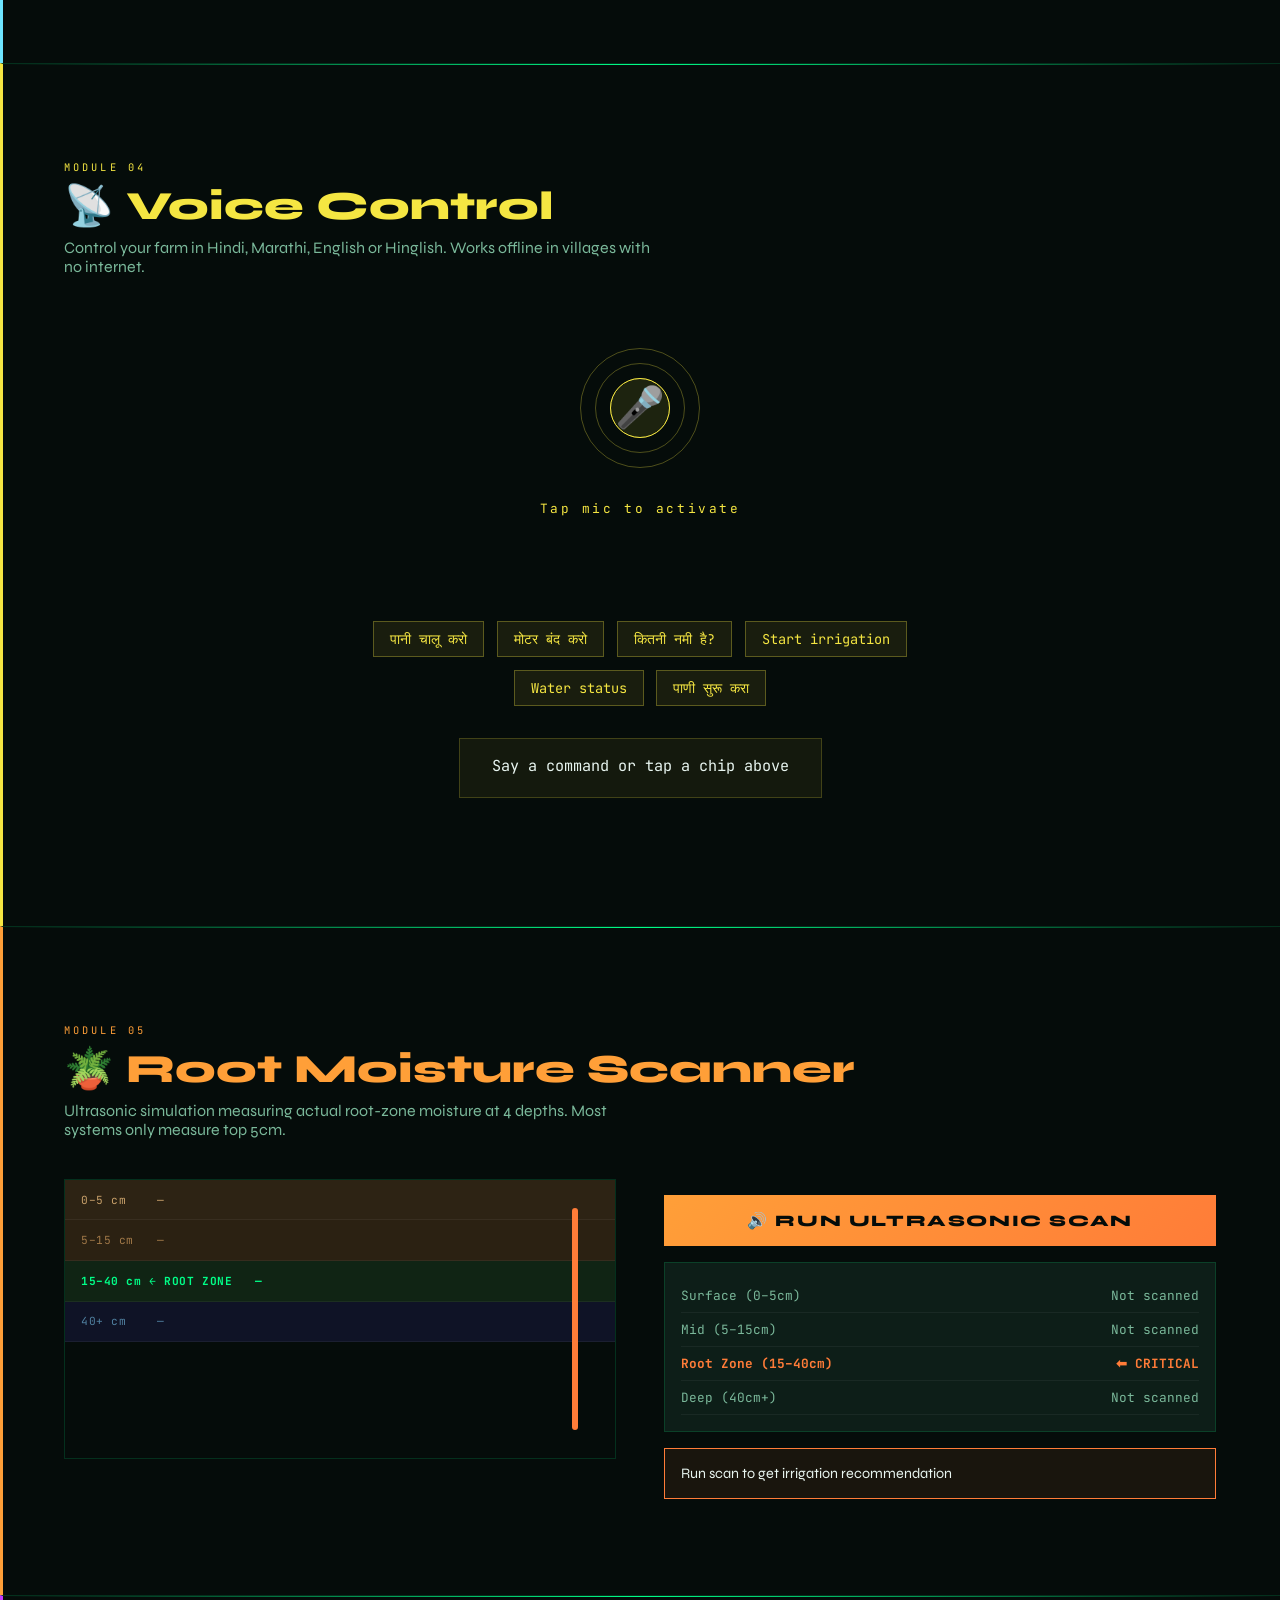
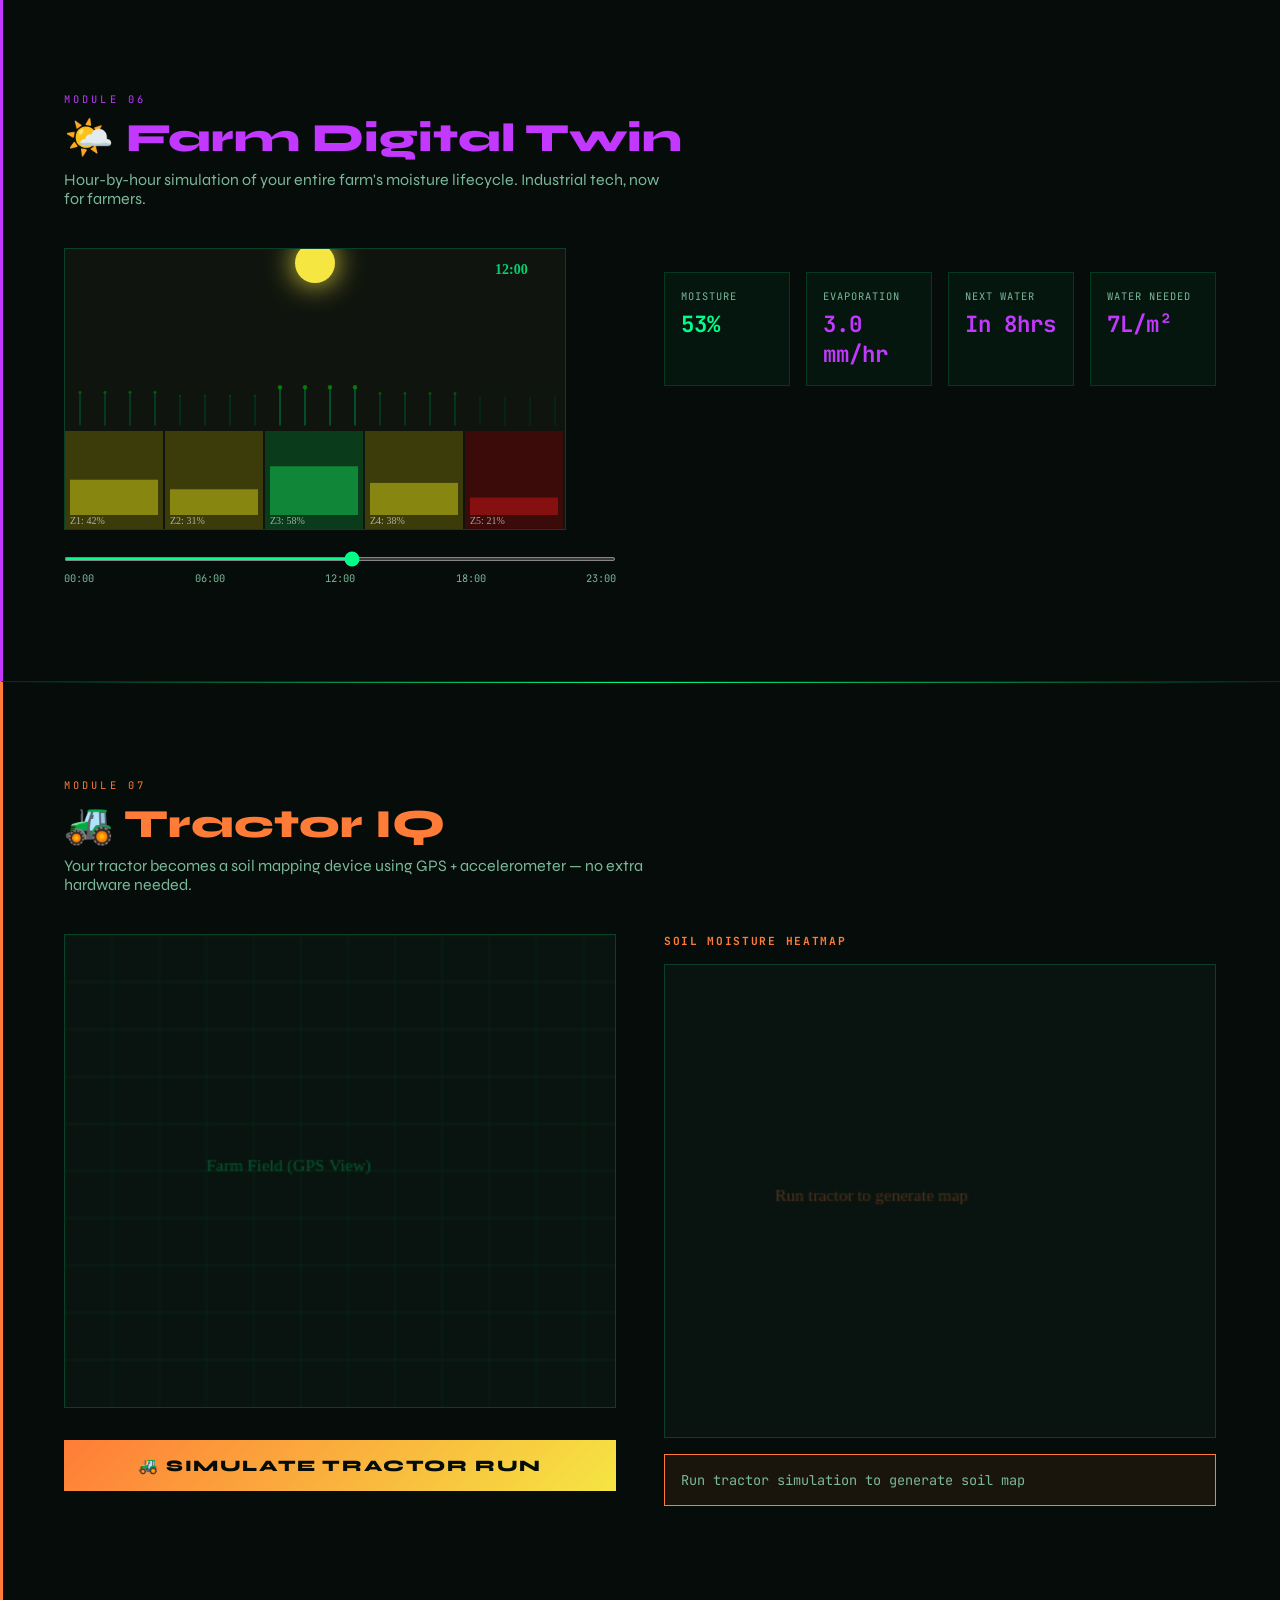
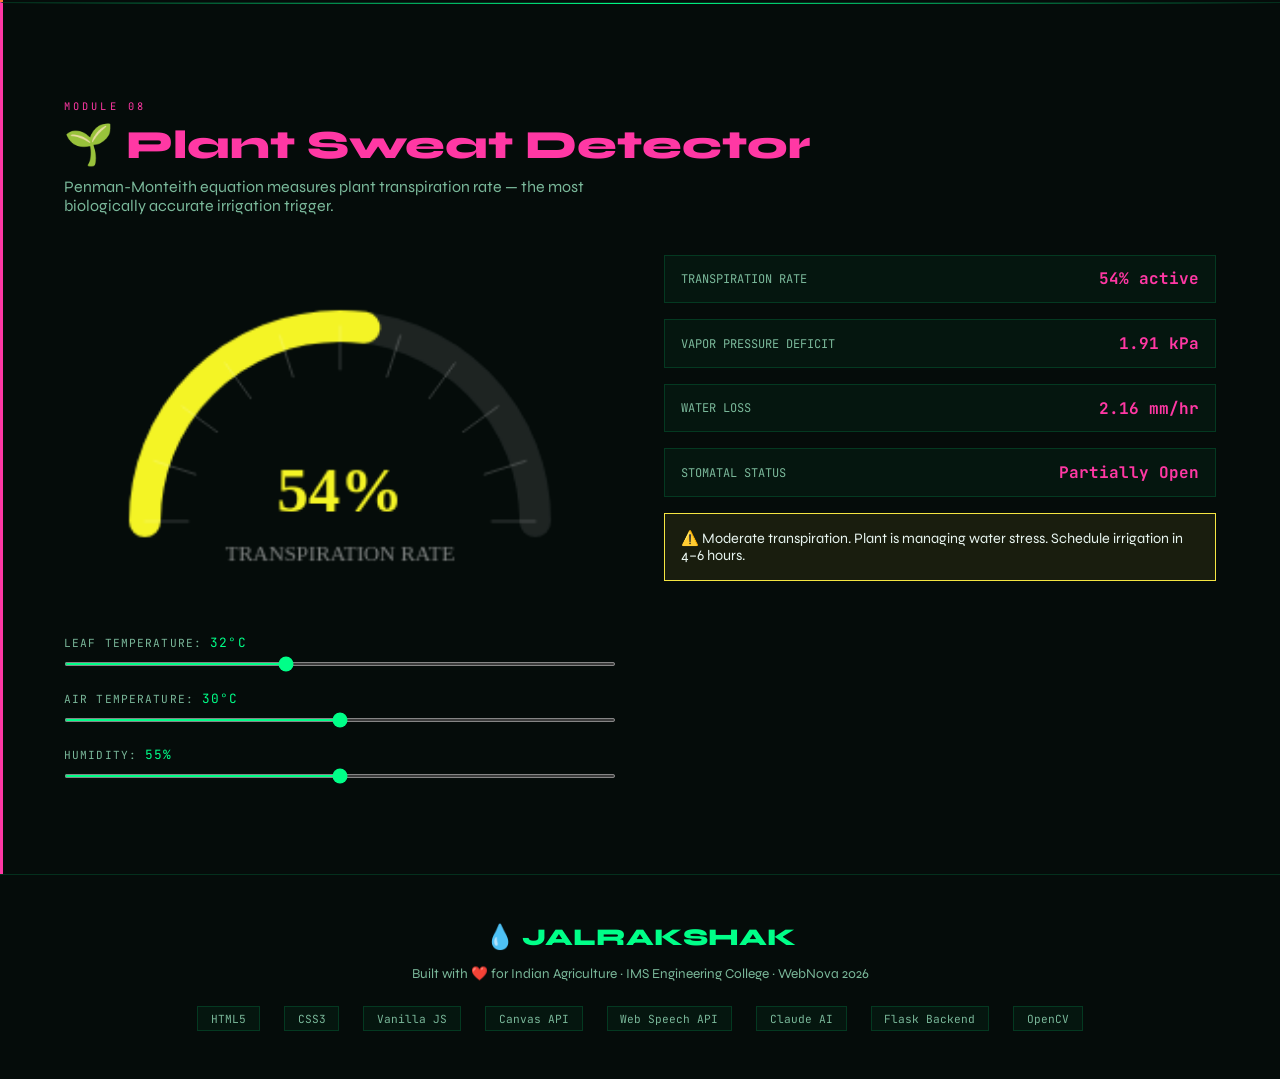
==== commit bbef6ebd: "Add voice button to suggestions section" ====
--- a/JalRakshak/frontend/index.html
+++ b/JalRakshak/frontend/index.html
@@ -31,6 +31,7 @@
             </div>
 
             <div class="suggestions">
+              <button id="voiceBtn">🎤 Talk</button>
                 <button onclick="reply('Water Status')">
                     💧 Water Status
                 </button>
--- a/JalRakshak/frontend/css/main.css
+++ b/JalRakshak/frontend/css/main.css
@@ -782,3 +782,77 @@
   background:#ffffff;
   color:#000000;
 }
+/* Floating Button */
+
+#chatBtn{
+position:fixed;
+bottom:30px;
+right:30px;
+width:70px;
+height:70px;
+border:none;
+border-radius:50%;
+font-size:30px;
+cursor:pointer;
+background:#00c896;
+color:white;
+box-shadow:0 0 30px rgba(0,200,150,.6);
+z-index:1000;
+transition:.3s;
+}
+
+#chatBtn:hover{
+transform:scale(1.1);
+}
+
+
+/* Chat Box */
+
+.chat-box{
+position:fixed;
+bottom:120px;
+right:30px;
+width:340px;
+background:rgba(255,255,255,.1);
+backdrop-filter:blur(20px);
+border-radius:20px;
+overflow:hidden;
+display:none;
+box-shadow:0 10px 40px rgba(0,0,0,.3);
+z-index:1000;
+}
+
+.chat-header{
+padding:20px;
+background:#00c896;
+color:white;
+font-weight:bold;
+font-size:18px;
+}
+
+.chat-body{
+padding:20px;
+}
+
+.bot-message{
+background:#f2f2f2;
+padding:15px;
+border-radius:15px;
+margin-bottom:20px;
+}
+
+.suggestions button{
+width:100%;
+margin-bottom:10px;
+padding:12px;
+border:none;
+border-radius:10px;
+cursor:pointer;
+font-size:15px;
+transition:.3s;
+}
+
+.suggestions button:hover{
+background:#00c896;
+color:white;
+}
